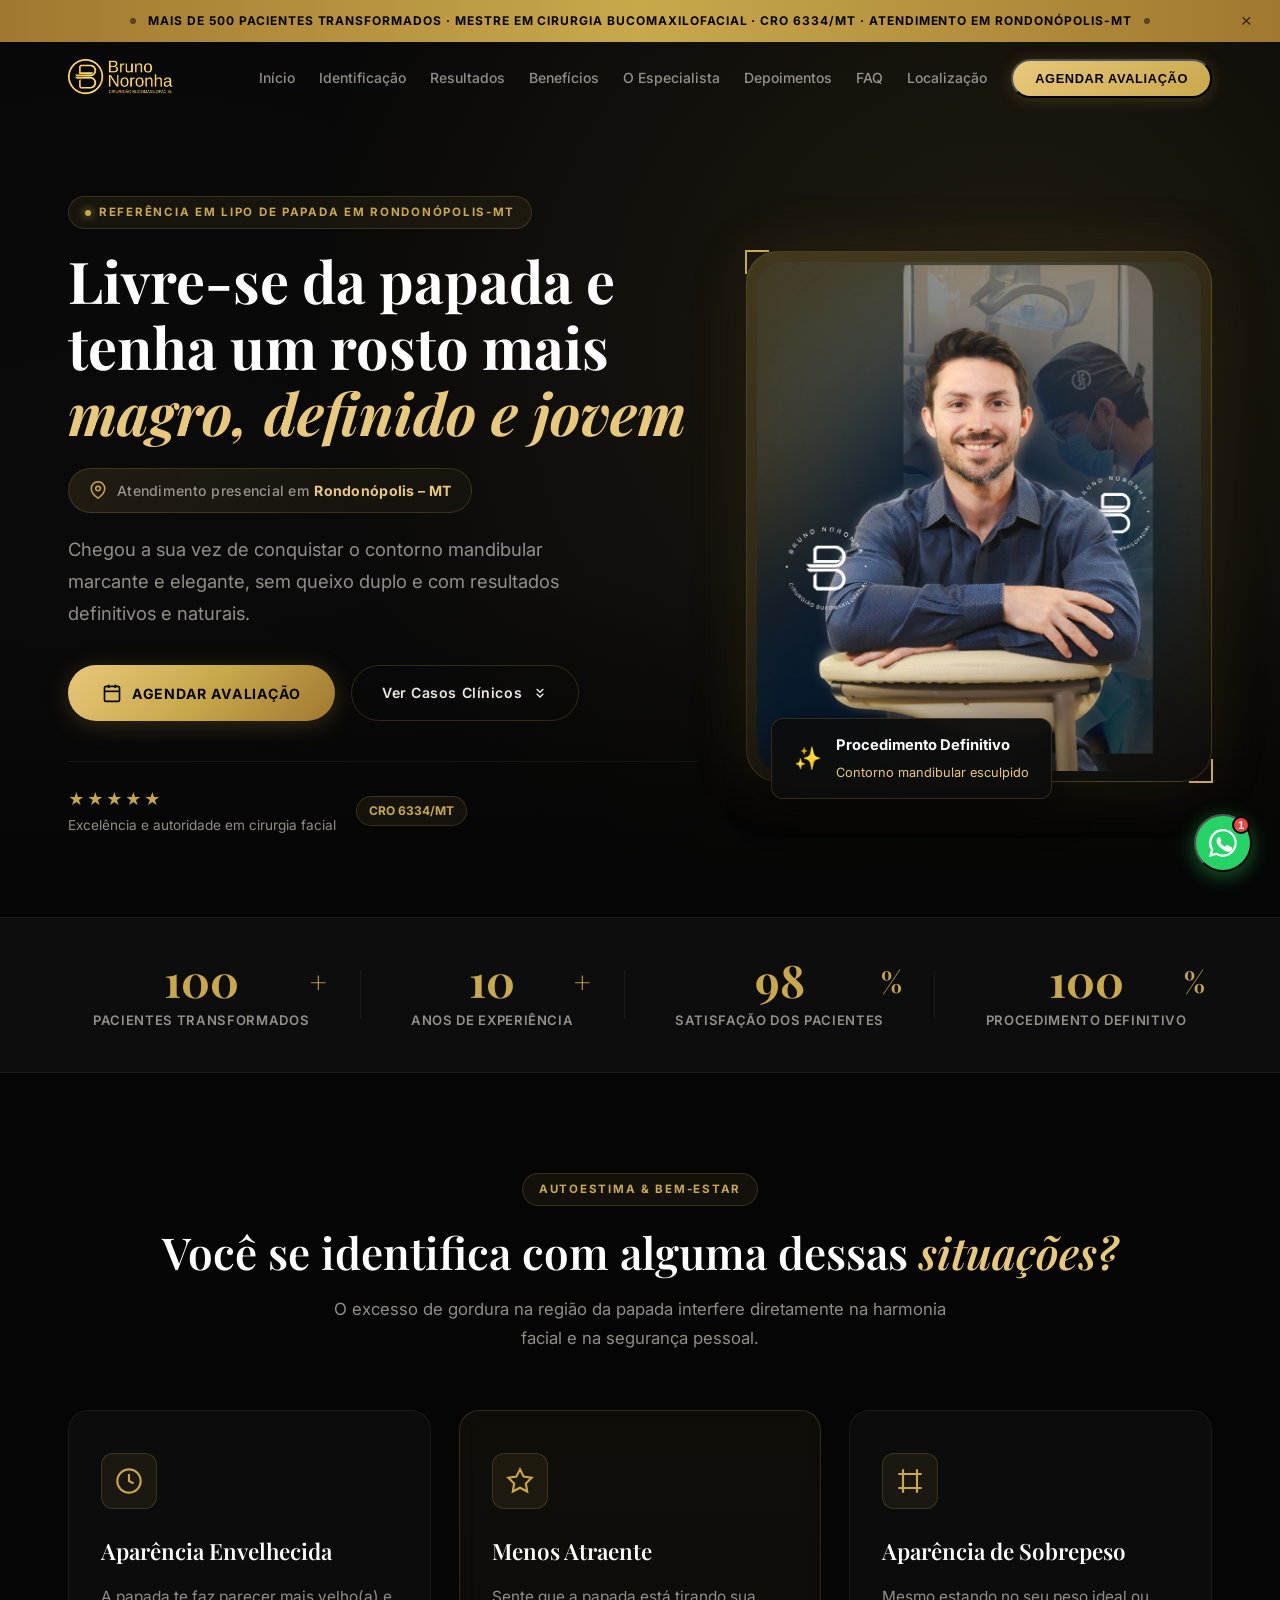
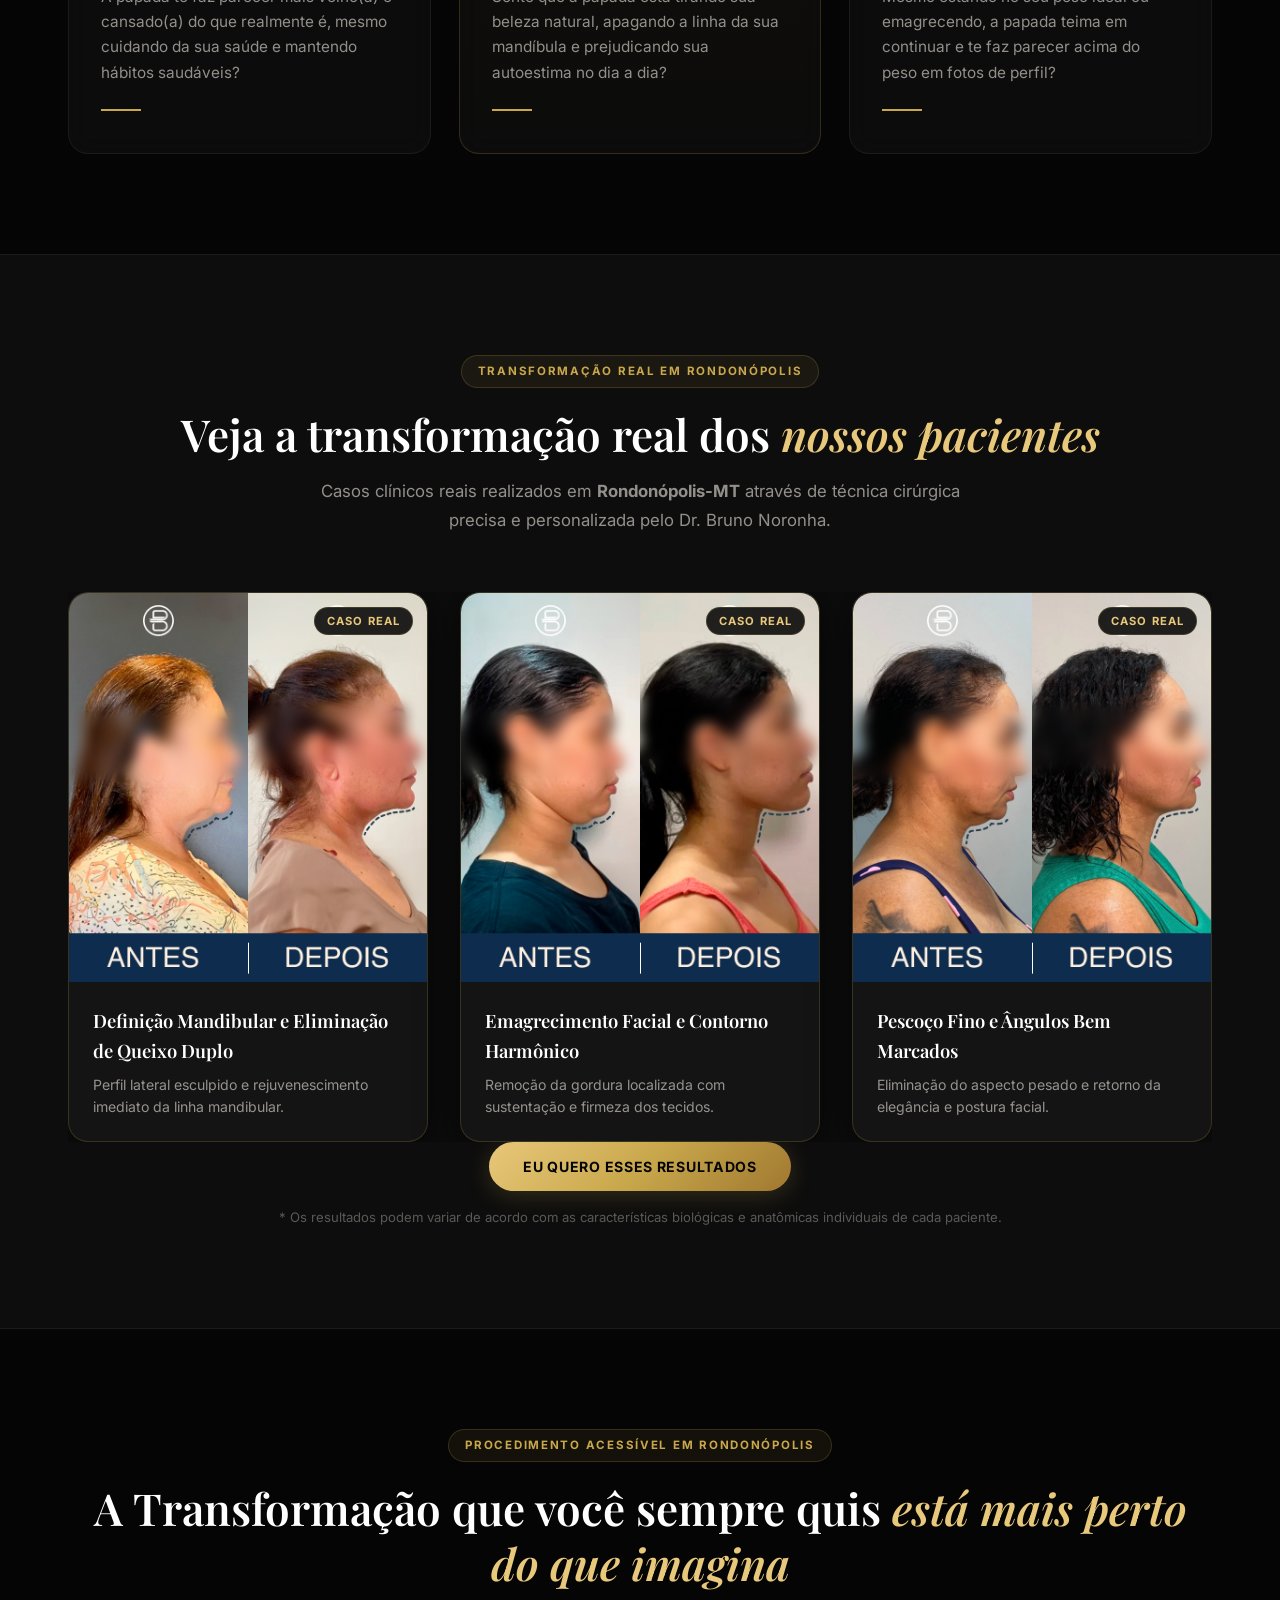
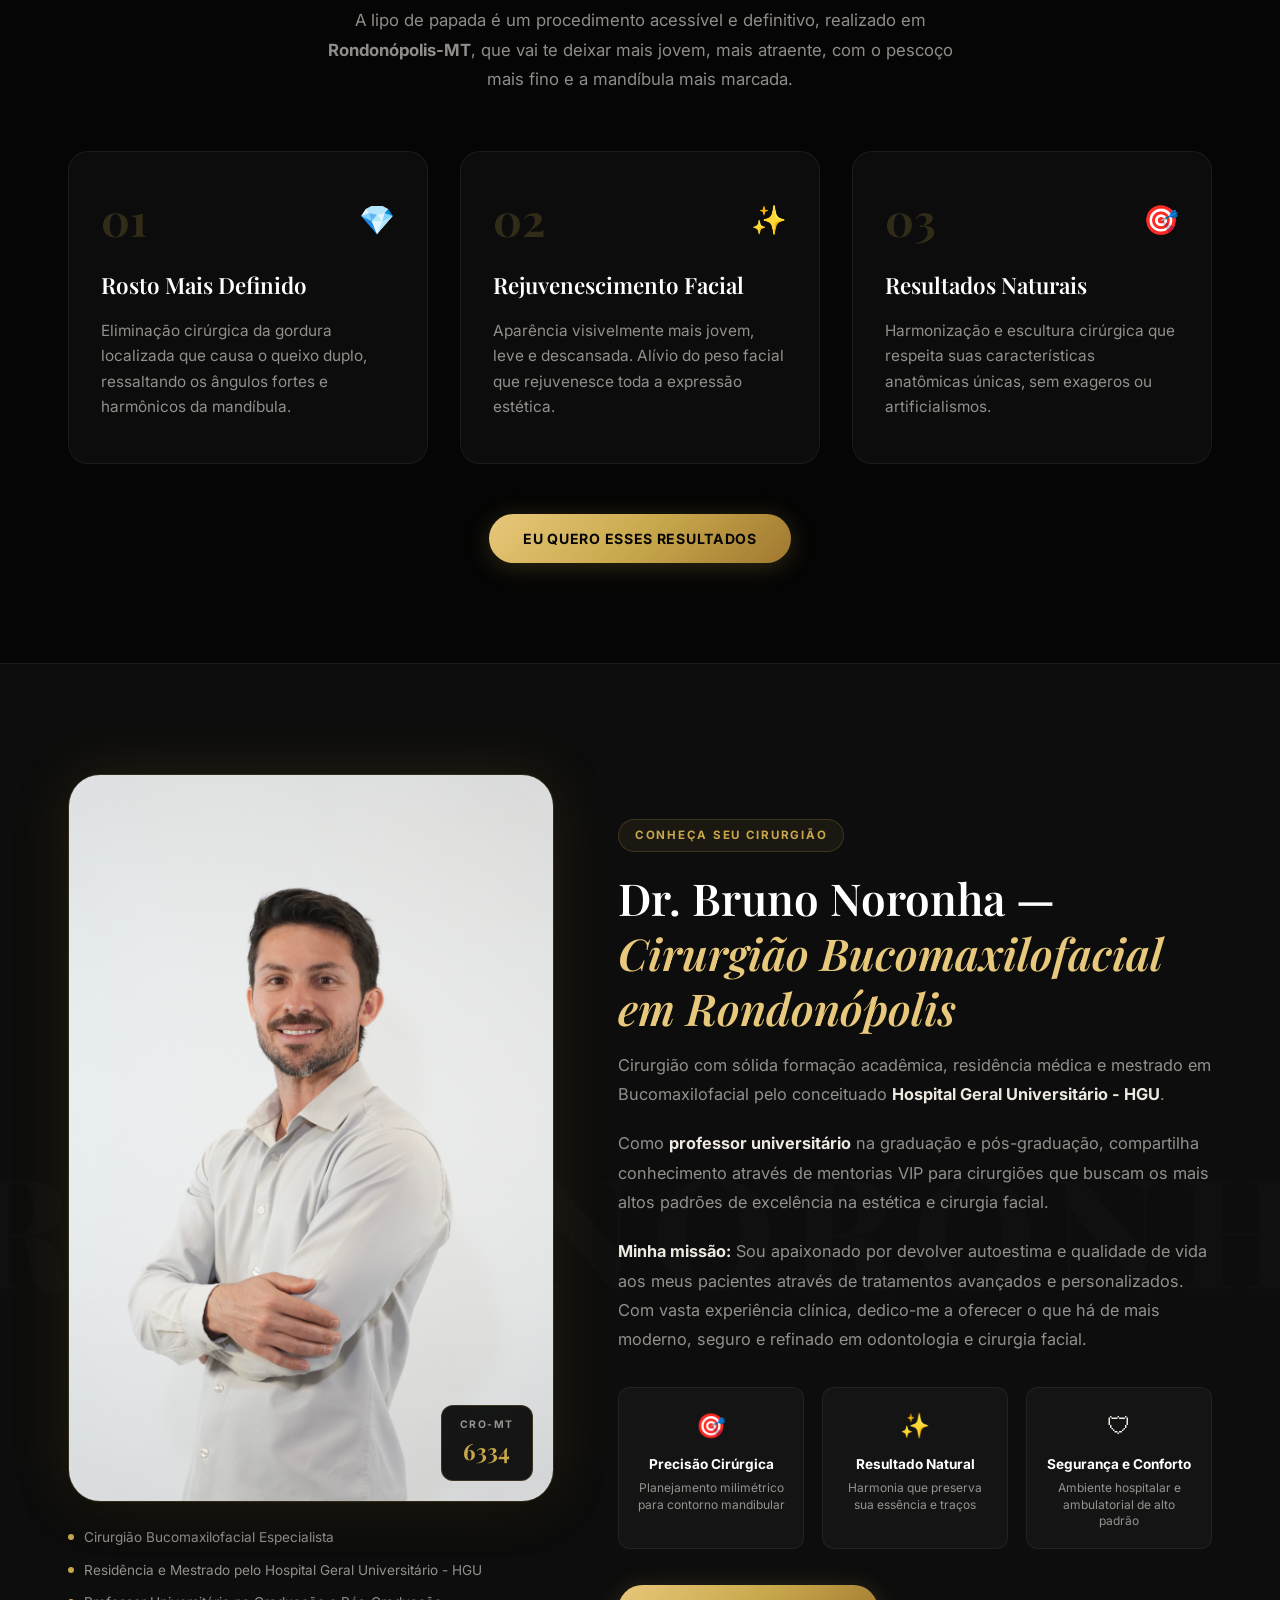
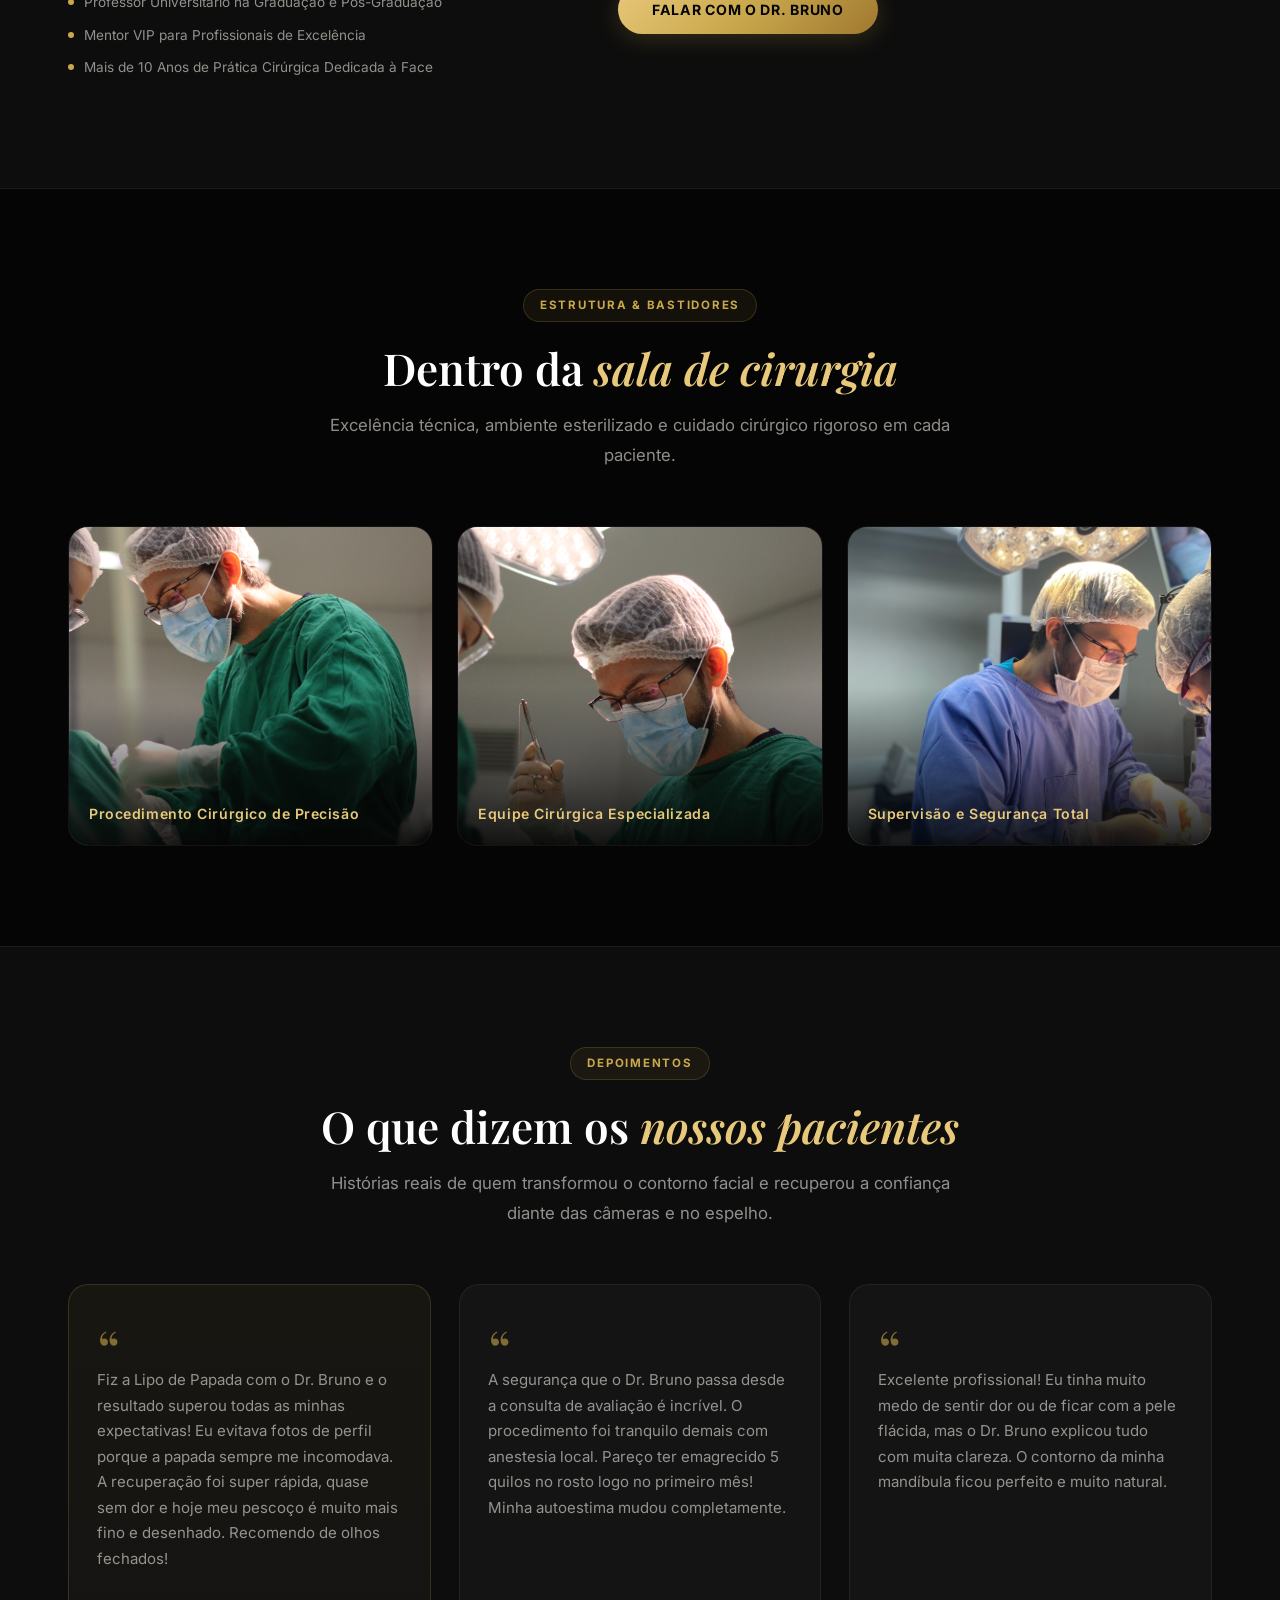
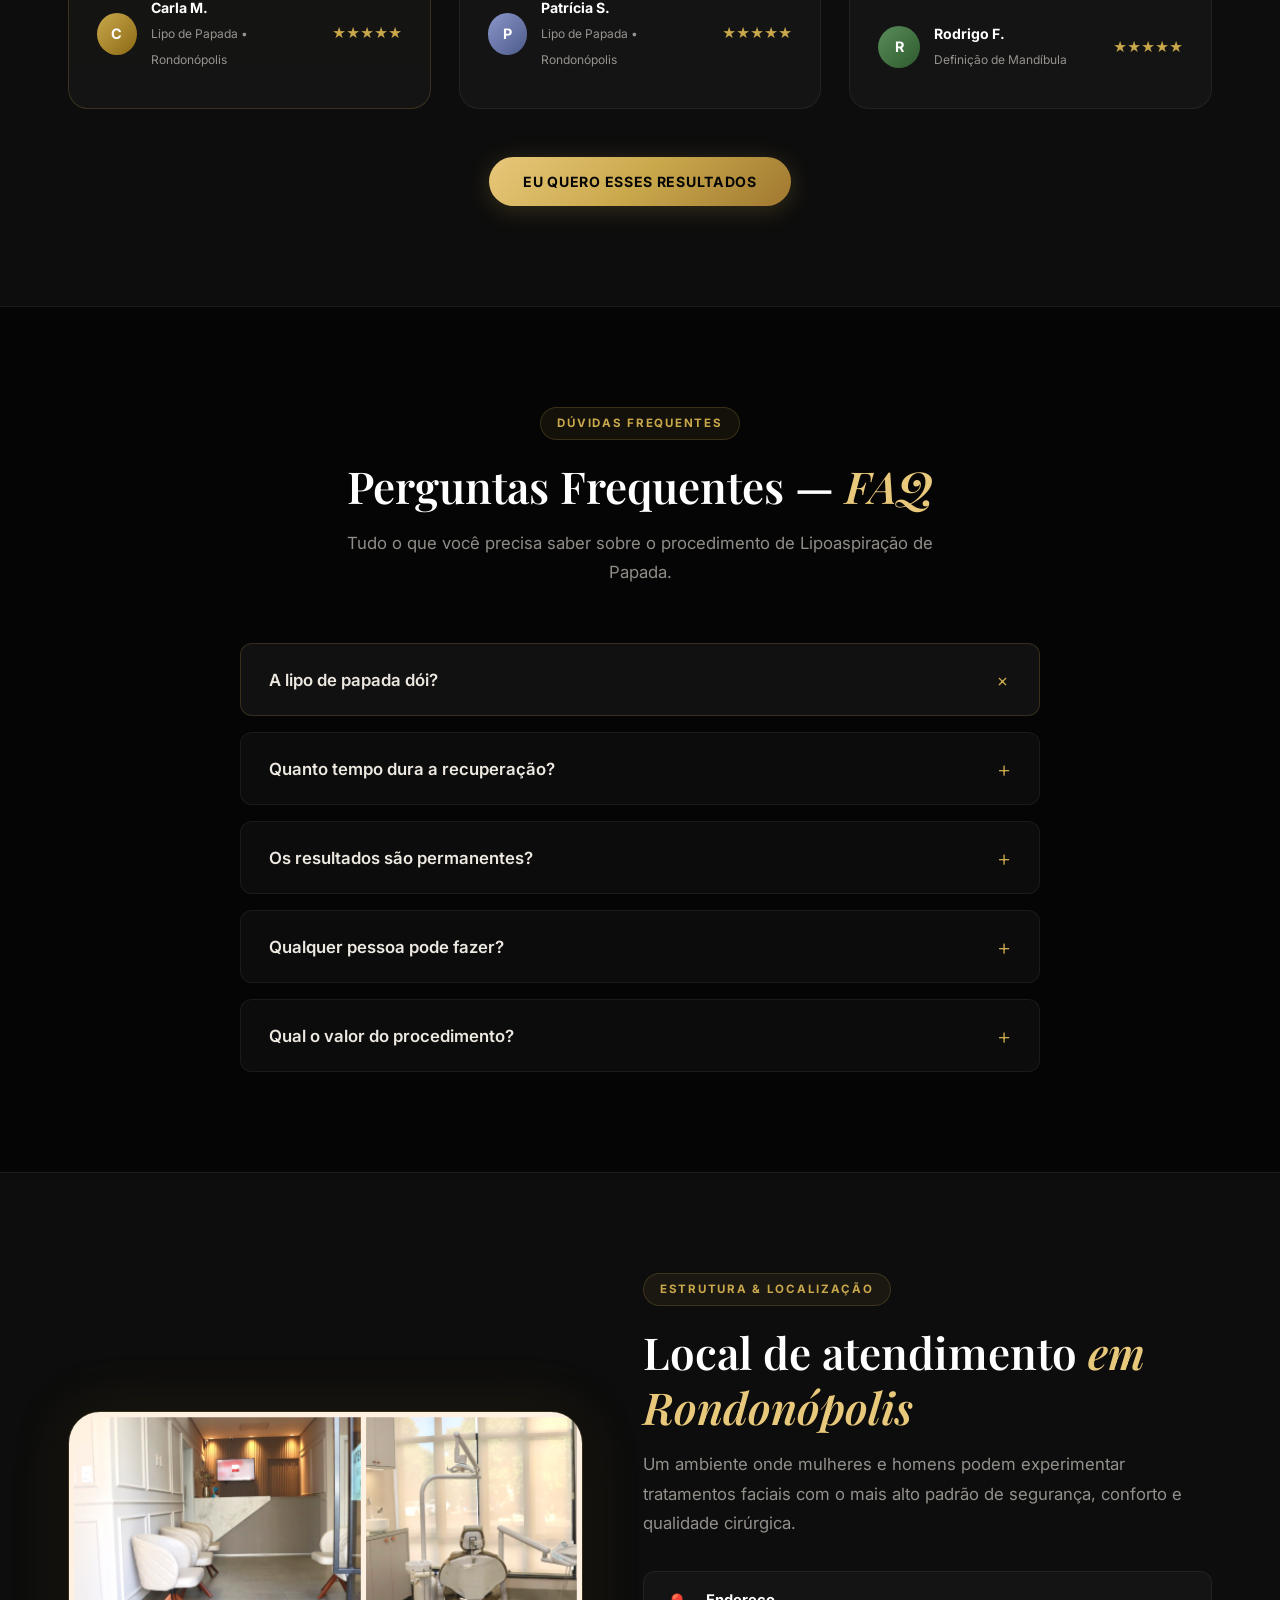
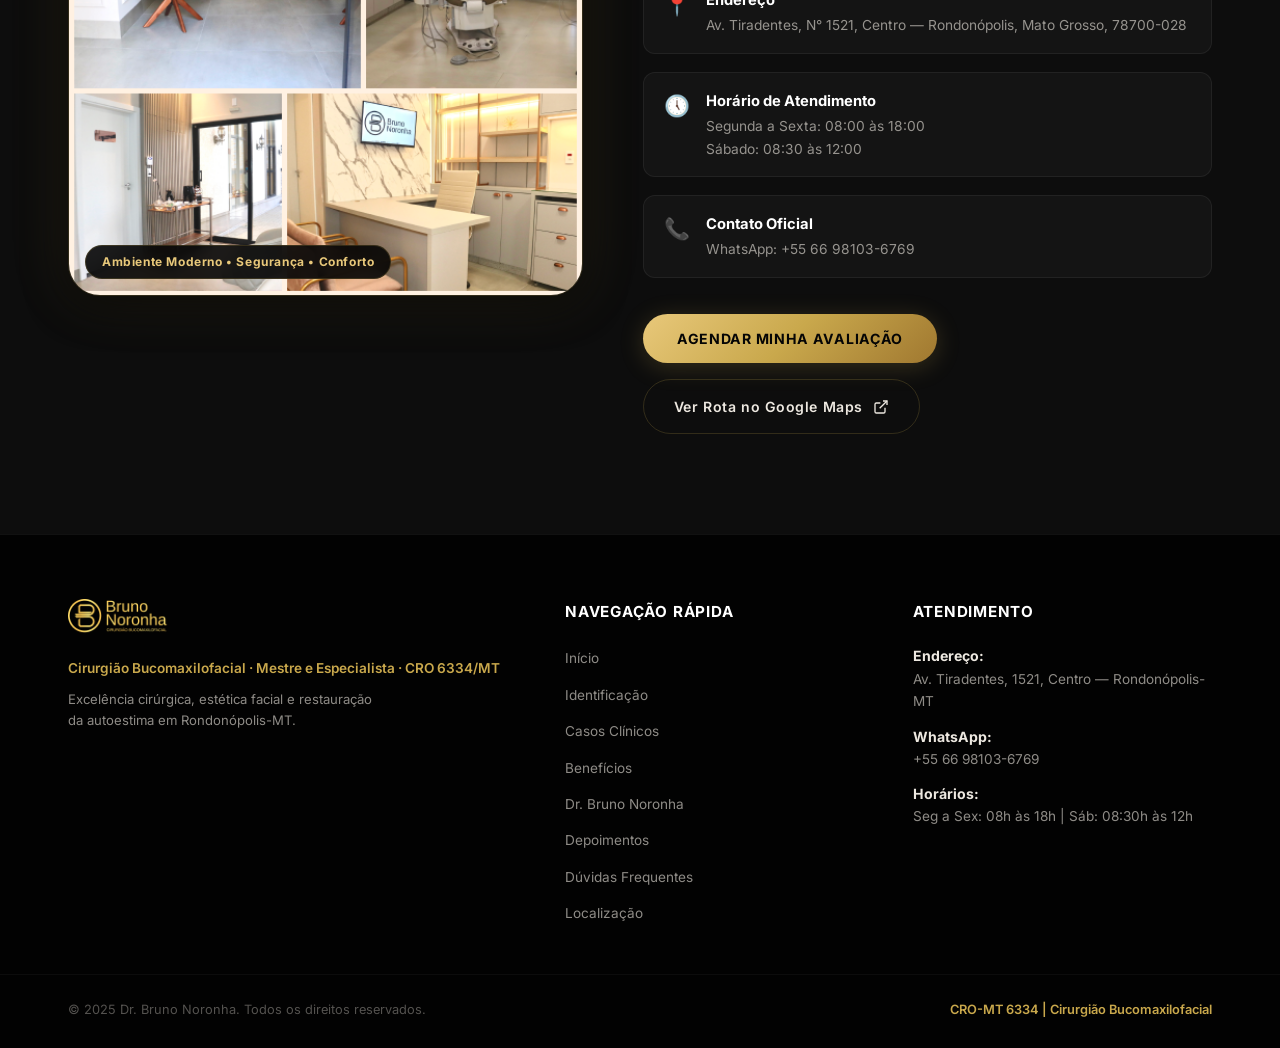
==== index.html @ 81f050c4 "feat: landing page Lipo de Papada - Dr. Bruno Noronha em Rondonópolis-MT - Landing page completa com" ====
<!DOCTYPE html>
<html lang="pt-BR">
<head>
  <meta charset="UTF-8">
  <meta name="viewport" content="width=device-width, initial-scale=1.0">
  <title>Lipo de Papada em Rondonópolis | Dr. Bruno Noronha - Cirurgião Bucomaxilofacial</title>
  <meta name="description" content="Livre-se da papada e tenha um rosto mais magro, definido e jovem. Mais de 100 pacientes transformados com o Dr. Bruno Noronha em Rondonópolis - MT.">
  
  <!-- Open Graph -->
  <meta property="og:type" content="website">
  <meta property="og:title" content="Lipo de Papada em Rondonópolis | Dr. Bruno Noronha">
  <meta property="og:description" content="Livre-se da papada e conquiste o contorno mandibular dos sonhos com Dr. Bruno Noronha.">
  <meta property="og:image" content="images/primeiradobraof.png">

  <!-- Google Fonts -->
  <link rel="preconnect" href="https://fonts.googleapis.com">
  <link rel="preconnect" href="https://fonts.gstatic.com" crossorigin>
  <link href="https://fonts.googleapis.com/css2?family=Playfair+Display:ital,wght@0,400;0,500;0,600;0,700;1,400;1,500&family=Inter:wght@300;400;500;600;700;800&display=swap" rel="stylesheet">
  
  <link rel="stylesheet" href="style.css">
</head>
<body>

  <!-- Top Announcement Bar -->
  <div id="announce-bar" class="announce-bar">
    <div class="announce-inner">
      <span class="announce-dot"></span>
      <span>Mais de 500 pacientes transformados &middot; Mestre em Cirurgia Bucomaxilofacial &middot; CRO 6334/MT &middot; Atendimento em Rondonópolis-MT</span>
      <span class="announce-dot"></span>
    </div>
    <button id="announce-close" class="announce-close" aria-label="Fechar">&times;</button>
  </div>

  <!-- Header Navigation -->
  <header id="header" class="header">
    <div class="header-inner">
      <a href="#inicio" class="logo">
        <img src="images/logobruno.png" alt="Dr. Bruno Noronha" class="logo-img">
      </a>
      <nav id="nav-links" class="nav-links" role="navigation" aria-label="Menu principal">
        <a href="#inicio" class="nav-link">Início</a>
        <a href="#situacoes" class="nav-link">Identificação</a>
        <a href="#resultados" class="nav-link">Resultados</a>
        <a href="#beneficios" class="nav-link">Benefícios</a>
        <a href="#sobre" class="nav-link">O Especialista</a>
        <a href="#depoimentos" class="nav-link">Depoimentos</a>
        <a href="#faq" class="nav-link">FAQ</a>
        <a href="#localizacao" class="nav-link">Localização</a>
        <button type="button" class="nav-cta open-lead-modal" id="nav-modal-btn">
          Agendar Avaliação
        </button>
      </nav>
      <button id="hamburger" class="hamburger" aria-label="Abrir menu" aria-expanded="false">
        <span></span><span></span><span></span>
      </button>
    </div>
  </header>

  <!-- HERO SECTION -->
  <section id="inicio" class="hero-section">
    <div class="hero-bg-overlay"></div>
    <div class="container hero-container">
      <div class="hero-content">
        <div class="section-eyebrow">
          <span class="eyebrow-dot"></span>
          <span>Referência em Lipo de Papada em Rondonópolis-MT</span>
        </div>
        
        <h1 class="hero-title">
          Livre-se da papada e tenha um rosto mais <em>magro, definido e jovem</em>
        </h1>
        <div class="hero-location-badge">
          <svg viewBox="0 0 24 24" width="18" height="18" fill="none" stroke="currentColor" stroke-width="2"><path d="M21 10c0 7-9 13-9 13s-9-6-9-13a9 9 0 0 1 18 0z"></path><circle cx="12" cy="10" r="3"></circle></svg>
          <span>Atendimento presencial em <strong>Rondonópolis – MT</strong></span>
        </div>
        
        <p class="hero-text">
          Chegou a sua vez de conquistar o contorno mandibular marcante e elegante, sem queixo duplo e com resultados definitivos e naturais.
        </p>

        <div class="hero-actions">
          <button type="button" class="btn-primary open-lead-modal" id="cta-hero">
            <svg viewBox="0 0 24 24" width="20" height="20" fill="none" stroke="currentColor" stroke-width="2"><path d="M19 4H5a2 2 0 0 0-2 2v14a2 2 0 0 0 2 2h14a2 2 0 0 0 2-2V6a2 2 0 0 0-2-2z"></path><line x1="16" y1="2" x2="16" y2="6"></line><line x1="8" y1="2" x2="8" y2="6"></line><line x1="3" y1="10" x2="21" y2="10"></line></svg>
            <span>AGENDAR AVALIAÇÃO</span>
          </button>
          <a href="#resultados" class="btn-ghost">
            <span>Ver Casos Clínicos</span>
            <svg viewBox="0 0 24 24" width="16" height="16" fill="none" stroke="currentColor" stroke-width="2"><path d="M7 13l5 5 5-5M7 6l5 5 5-5"/></svg>
          </a>
        </div>

        <div class="hero-proof-strip">
          <div class="hero-rating">
            <span class="stars">&#9733;&#9733;&#9733;&#9733;&#9733;</span>
            <span class="rating-text">Excelência e autoridade em cirurgia facial</span>
          </div>
          <div class="hero-cro-tag">CRO 6334/MT</div>
        </div>
      </div>

      <div class="hero-media">
        <div class="hero-image-wrapper">
          <div class="hero-corner tl"></div>
          <div class="hero-corner br"></div>
          <img src="images/primeiradobraof.png" alt="Lipo de Papada - Dr. Bruno Noronha" class="hero-img">
          <div class="hero-float-badge">
            <div class="badge-icon">&#10024;</div>
            <div class="badge-text">
              <strong>Procedimento Definitivo</strong>
              <span>Contorno mandibular esculpido</span>
            </div>
          </div>
        </div>
      </div>
    </div>
  </section>

  <!-- TRUST BAR / NÚMEROS -->
  <section class="trust-bar">
    <div class="container">
      <div class="trust-items">
        <div class="trust-item">
          <div class="trust-number" data-target="100">0</div>
          <div class="trust-suffix">+</div>
          <div class="trust-label">Pacientes Transformados</div>
        </div>
        <div class="trust-divider"></div>
        <div class="trust-item">
          <div class="trust-number" data-target="10">0</div>
          <div class="trust-suffix">+</div>
          <div class="trust-label">Anos de Experiência</div>
        </div>
        <div class="trust-divider"></div>
        <div class="trust-item">
          <div class="trust-number" data-target="98">0</div>
          <div class="trust-suffix">%</div>
          <div class="trust-label">Satisfação dos Pacientes</div>
        </div>
        <div class="trust-divider"></div>
        <div class="trust-item">
          <div class="trust-number" data-target="100">0</div>
          <div class="trust-suffix">%</div>
          <div class="trust-label">Procedimento Definitivo</div>
        </div>
      </div>
    </div>
  </section>

  <!-- SITUAÇÕES / IDENTIFICAÇÃO -->
  <section id="situacoes" class="situations-section">
    <div class="container">
      <div class="section-header">
        <div class="section-eyebrow">Autoestima & Bem-Estar</div>
        <h2 class="section-title">Você se identifica com alguma dessas <em>situações?</em></h2>
        <p class="section-sub">O excesso de gordura na região da papada interfere diretamente na harmonia facial e na segurança pessoal.</p>
      </div>

      <div class="situations-grid">
        <!-- Card 1 -->
        <div class="situation-card fade-in">
          <div class="situation-icon-wrap">
            <svg viewBox="0 0 24 24" width="28" height="28" fill="none" stroke="currentColor" stroke-width="1.8"><circle cx="12" cy="12" r="10"></circle><polyline points="12 6 12 12 16 14"></polyline></svg>
          </div>
          <h3 class="situation-title">Aparência Envelhecida</h3>
          <p class="situation-desc">
            A papada te faz parecer mais velho(a) e cansado(a) do que realmente é, mesmo cuidando da sua saúde e mantendo hábitos saudáveis?
          </p>
          <div class="card-gold-line"></div>
        </div>

        <!-- Card 2 (Featured) -->
        <div class="situation-card situation-featured fade-in">
          <div class="situation-icon-wrap">
            <svg viewBox="0 0 24 24" width="28" height="28" fill="none" stroke="currentColor" stroke-width="1.8"><polygon points="12 2 15.09 8.26 22 9.27 17 14.14 18.18 21.02 12 17.77 5.82 21.02 7 14.14 2 9.27 8.91 8.26 12 2"></polygon></svg>
          </div>
          <h3 class="situation-title">Menos Atraente</h3>
          <p class="situation-desc">
            Sente que a papada está tirando sua beleza natural, apagando a linha da sua mandíbula e prejudicando sua autoestima no dia a dia?
          </p>
          <div class="card-gold-line"></div>
        </div>

        <!-- Card 3 -->
        <div class="situation-card fade-in">
          <div class="situation-icon-wrap">
            <svg viewBox="0 0 24 24" width="28" height="28" fill="none" stroke="currentColor" stroke-width="1.8"><path d="M6 2v20M18 2v20M2 18h20M2 6h20"></path></svg>
          </div>
          <h3 class="situation-title">Aparência de Sobrepeso</h3>
          <p class="situation-desc">
            Mesmo estando no seu peso ideal ou emagrecendo, a papada teima em continuar e te faz parecer acima do peso em fotos de perfil?
          </p>
          <div class="card-gold-line"></div>
        </div>
      </div>
    </div>
  </section>

  <!-- RESULTADOS / ANTES E DEPOIS -->
  <section id="resultados" class="results-gallery-section">
  <div class="container">
    <div class="section-header">
      <div class="section-eyebrow">Transformação Real em Rondonópolis</div>
      <h2 class="section-title">Veja a transformação real dos <em>nossos pacientes</em></h2>
      <p class="section-sub">Casos clínicos reais realizados em <strong>Rondonópolis-MT</strong> através de técnica cirúrgica precisa e personalizada pelo Dr. Bruno Noronha.</p>
    </div>

    <!-- Mobile Carousel for Cases -->
    <div class="case-carousel-wrapper">
      <button class="carousel-prev" aria-label="Anterior">&#9664;</button>
      <div class="case-carousel">
        <div class="carousel-slide">
          <div class="case-card fade-in">
            <div class="case-image-wrap">
              <img src="images/Group 4.png" alt="Transformação Caso Clínico 1 - Antes e Depois Lipo de Papada Dr. Bruno Noronha" loading="lazy">
              <span class="case-tag">Caso Real</span>
            </div>
            <div class="case-info">
              <h4 class="case-heading">Definição Mandibular e Eliminação de Queixo Duplo</h4>
              <p class="case-subtext">Perfil lateral esculpido e rejuvenescimento imediato da linha mandibular.</p>
            </div>
          </div>
        </div>
        <div class="carousel-slide">
          <div class="case-card fade-in">
            <div class="case-image-wrap">
              <img src="images/Group 47.png" alt="Transformação Caso Clínico 2 - Antes e Depois Lipo de Papada Dr. Bruno Noronha" loading="lazy">
              <span class="case-tag">Caso Real</span>
            </div>
            <div class="case-info">
              <h4 class="case-heading">Emagrecimento Facial e Contorno Harmônico</h4>
              <p class="case-subtext">Remoção da gordura localizada com sustentação e firmeza dos tecidos.</p>
            </div>
          </div>
        </div>
        <div class="carousel-slide">
          <div class="case-card fade-in">
            <div class="case-image-wrap">
              <img src="images/Group 6.png" alt="Transformação Caso Clínico 3 - Antes e Depois Lipo de Papada Dr. Bruno Noronha" loading="lazy">
              <span class="case-tag">Caso Real</span>
            </div>
            <div class="case-info">
              <h4 class="case-heading">Pescoço Fino e Ângulos Bem Marcados</h4>
              <p class="case-subtext">Eliminação do aspecto pesado e retorno da elegância e postura facial.</p>
            </div>
          </div>
        </div>
      </div>
      <button class="carousel-next" aria-label="Próximo">&#9654;</button>
      <div class="carousel-dots">
        <button class="carousel-dot active" data-slide="0" aria-label="Slide 1"></button>
        <button class="carousel-dot" data-slide="1" aria-label="Slide 2"></button>
        <button class="carousel-dot" data-slide="2" aria-label="Slide 3"></button>
      </div>
    </div>

    <div class="results-cta-wrapper text-center">
      <button type="button" class="btn-primary open-lead-modal" id="cta-results">
        <span>EU QUERO ESSES RESULTADOS</span>
      </button>
      <p class="results-disclaimer">* Os resultados podem variar de acordo com as características biológicas e anatômicas individuais de cada paciente.</p>
    </div>
  </div>
</section>

  <!-- BENEFÍCIOS / PILARES DA TRANSFORMAÇÃO -->
  <section id="beneficios" class="benefits-section">
    <div class="container">
      <div class="section-header">
        <div class="section-eyebrow">Procedimento Acessível em Rondonópolis</div>
        <h2 class="section-title">A Transformação que você sempre quis <em>está mais perto do que imagina</em></h2>
        <p class="section-sub">A lipo de papada é um procedimento acessível e definitivo, realizado em <strong>Rondonópolis-MT</strong>, que vai te deixar mais jovem, mais atraente, com o pescoço mais fino e a mandíbula mais marcada.</p>
      </div>

      <div class="benefits-grid">
        <!-- Pillar 1 -->
        <div class="benefit-card fade-in">
          <div class="benefit-header">
            <span class="benefit-number">01</span>
            <div class="benefit-icon">&#128142;</div>
          </div>
          <h3 class="benefit-title">Rosto Mais Definido</h3>
          <p class="benefit-desc">
            Eliminação cirúrgica da gordura localizada que causa o queixo duplo, ressaltando os ângulos fortes e harmônicos da mandíbula.
          </p>
        </div>

        <!-- Pillar 2 -->
        <div class="benefit-card fade-in">
          <div class="benefit-header">
            <span class="benefit-number">02</span>
            <div class="benefit-icon">&#10024;</div>
          </div>
          <h3 class="benefit-title">Rejuvenescimento Facial</h3>
          <p class="benefit-desc">
            Aparência visivelmente mais jovem, leve e descansada. Alívio do peso facial que rejuvenesce toda a expressão estética.
          </p>
        </div>

        <!-- Pillar 3 -->
        <div class="benefit-card fade-in">
          <div class="benefit-header">
            <span class="benefit-number">03</span>
            <div class="benefit-icon">&#127919;</div>
          </div>
          <h3 class="benefit-title">Resultados Naturais</h3>
          <p class="benefit-desc">
            Harmonização e escultura cirúrgica que respeita suas características anatômicas únicas, sem exageros ou artificialismos.
          </p>
        </div>
      </div>

      <div class="text-center" style="margin-top: 50px;">
        <button type="button" class="btn-primary open-lead-modal" id="cta-benefits">
          <span>EU QUERO ESSES RESULTADOS</span>
        </button>
      </div>
    </div>
  </section>

  <!-- O ESPECIALISTA / DR. BRUNO NORONHA -->
  <section id="sobre" class="about-section">
    <div class="about-bg-text">BRUNO NORONHA</div>
    <div class="container">
      <div class="about-grid">
        <div class="about-photo-col">
          <div class="about-photo-wrap">
            <div class="about-corner tl"></div>
            <div class="about-corner br"></div>
            <img src="images/dr-bruno-profile.jpg" alt="Dr. Bruno Noronha - Cirurgião Bucomaxilofacial" class="about-photo">
            <div class="about-photo-badge">
              <span class="badge-year">CRO-MT</span>
              <span class="badge-num">6334</span>
            </div>
          </div>
          <div class="credentials-list">
            <div class="credential-item"><span class="cred-dot"></span><span class="cred-text">Cirurgião Bucomaxilofacial Especialista</span></div>
            <div class="credential-item"><span class="cred-dot"></span><span class="cred-text">Residência e Mestrado pelo Hospital Geral Universitário - HGU</span></div>
            <div class="credential-item"><span class="cred-dot"></span><span class="cred-text">Professor Universitário na Graduação e Pós-Graduação</span></div>
            <div class="credential-item"><span class="cred-dot"></span><span class="cred-text">Mentor VIP para Profissionais de Excelência</span></div>
            <div class="credential-item"><span class="cred-dot"></span><span class="cred-text">Mais de 10 Anos de Prática Cirúrgica Dedicada à Face</span></div>
          </div>
        </div>

        <div class="about-content-col">
          <div class="section-eyebrow">Conheça Seu Cirurgião</div>
          <h2 class="section-title">Dr. Bruno Noronha &mdash; <em>Cirurgião Bucomaxilofacial em Rondonópolis</em></h2>
          <p class="about-bio">Cirurgião com sólida formação acadêmica, residência médica e mestrado em Bucomaxilofacial pelo conceituado <strong>Hospital Geral Universitário - HGU</strong>.</p>
          <p class="about-bio">Como <strong>professor universitário</strong> na graduação e pós-graduação, compartilha conhecimento através de mentorias VIP para cirurgiões que buscam os mais altos padrões de excelência na estética e cirurgia facial.</p>
          <p class="about-bio"><strong>Minha missão:</strong> Sou apaixonado por devolver autoestima e qualidade de vida aos meus pacientes através de tratamentos avançados e personalizados. Com vasta experiência clínica, dedico-me a oferecer o que há de mais moderno, seguro e refinado em odontologia e cirurgia facial.</p>

          <div class="about-values">
            <div class="value-item">
              <div class="value-icon">&#127919;</div>
              <div class="value-content"><strong>Precisão Cirúrgica</strong><span>Planejamento milimétrico para contorno mandibular</span></div>
            </div>
            <div class="value-item">
              <div class="value-icon">&#10024;</div>
              <div class="value-content"><strong>Resultado Natural</strong><span>Harmonia que preserva sua essência e traços</span></div>
            </div>
            <div class="value-item">
              <div class="value-icon">&#128737;</div>
              <div class="value-content"><strong>Segurança e Conforto</strong><span>Ambiente hospitalar e ambulatorial de alto padrão</span></div>
            </div>
          </div>

          <div style="margin-top: 36px;">
            <button type="button" class="btn-primary open-lead-modal" id="about-cta">
              <span>FALAR COM O DR. BRUNO</span>
            </button>
          </div>
        </div>
      </div>
    </div>
  </section>

  <!-- BASTIDORES / SALA DE CIRURGIA -->
  <section class="gallery-section">
    <div class="container">
      <div class="section-header">
        <div class="section-eyebrow">Estrutura & Bastidores</div>
        <h2 class="section-title">Dentro da <em>sala de cirurgia</em></h2>
        <p class="section-sub">Excelência técnica, ambiente esterilizado e cuidado cirúrgico rigoroso em cada paciente.</p>
      </div>
      <div class="gallery-bento">
        <div class="bento-item">
          <img src="images/IMG_2606.JPG" alt="Dr. Bruno Noronha realizando procedimento cirúrgico facial" loading="lazy">
          <div class="bento-overlay"><span>Procedimento Cirúrgico de Precisão</span></div>
        </div>
        <div class="bento-item">
          <img src="images/IMG_2608.JPG" alt="Equipe cirúrgica Dr. Bruno Noronha" loading="lazy">
          <div class="bento-overlay"><span>Equipe Cirúrgica Especializada</span></div>
        </div>
        <div class="bento-item">
          <img src="images/IMG_2609.JPG" alt="Supervisão e monitoramento cirúrgico" loading="lazy">
          <div class="bento-overlay"><span>Supervisão e Segurança Total</span></div>
        </div>
      </div>
    </div>
  </section>

  <!-- DEPOIMENTOS / HISTÓRIAS REAIS -->
  <section id="depoimentos" class="testimonials-section">
    <div class="container">
      <div class="section-header">
        <div class="section-eyebrow">Depoimentos</div>
        <h2 class="section-title">O que dizem os <em>nossos pacientes</em></h2>
        <p class="section-sub">Histórias reais de quem transformou o contorno facial e recuperou a confiança diante das câmeras e no espelho.</p>
      </div>

      <div class="testimonials-grid">
        <!-- Testimonial 1 -->
        <div class="testimonial-card testimonial-featured fade-in">
          <div class="testimonial-quote">&ldquo;</div>
          <p class="testimonial-text">
            Fiz a Lipo de Papada com o Dr. Bruno e o resultado superou todas as minhas expectativas! Eu evitava fotos de perfil porque a papada sempre me incomodava. A recuperação foi super rápida, quase sem dor e hoje meu pescoço é muito mais fino e desenhado. Recomendo de olhos fechados!
          </p>
          <div class="testimonial-author">
            <div class="testimonial-avatar" style="background: linear-gradient(135deg, #C9A84C, #8B6914);">C</div>
            <div class="testimonial-info">
              <strong>Carla M.</strong>
              <span>Lipo de Papada &bull; Rondonópolis</span>
            </div>
            <div class="testimonial-stars">&#9733;&#9733;&#9733;&#9733;&#9733;</div>
          </div>
        </div>

        <!-- Testimonial 2 -->
        <div class="testimonial-card fade-in">
          <div class="testimonial-quote">&ldquo;</div>
          <p class="testimonial-text">
            A segurança que o Dr. Bruno passa desde a consulta de avaliação é incrível. O procedimento foi tranquilo demais com anestesia local. Pareço ter emagrecido 5 quilos no rosto logo no primeiro mês! Minha autoestima mudou completamente.
          </p>
          <div class="testimonial-author">
            <div class="testimonial-avatar" style="background: linear-gradient(135deg, #8B95C9, #4C5B8B);">P</div>
            <div class="testimonial-info">
              <strong>Patrícia S.</strong>
              <span>Lipo de Papada &bull; Rondonópolis</span>
            </div>
            <div class="testimonial-stars">&#9733;&#9733;&#9733;&#9733;&#9733;</div>
          </div>
        </div>

        <!-- Testimonial 3 -->
        <div class="testimonial-card fade-in">
          <div class="testimonial-quote">&ldquo;</div>
          <p class="testimonial-text">
            Excelente profissional! Eu tinha muito medo de sentir dor ou de ficar com a pele flácida, mas o Dr. Bruno explicou tudo com muita clareza. O contorno da minha mandíbula ficou perfeito e muito natural.
          </p>
          <div class="testimonial-author">
            <div class="testimonial-avatar" style="background: linear-gradient(135deg, #5A8C5A, #2D5A2D);">R</div>
            <div class="testimonial-info">
              <strong>Rodrigo F.</strong>
              <span>Definição de Mandíbula</span>
            </div>
            <div class="testimonial-stars">&#9733;&#9733;&#9733;&#9733;&#9733;</div>
          </div>
        </div>
      </div>

      <div class="text-center" style="margin-top: 48px;">
        <button type="button" class="btn-primary open-lead-modal" id="cta-testimonials">
          <span>EU QUERO ESSES RESULTADOS</span>
        </button>
      </div>
    </div>
  </section>

  <!-- FAQ / PERGUNTAS FREQUENTES -->
  <section id="faq" class="faq-section">
    <div class="container">
      <div class="section-header">
        <div class="section-eyebrow">Dúvidas Frequentes</div>
        <h2 class="section-title">Perguntas Frequentes &mdash; <em>FAQ</em></h2>
        <p class="section-sub">Tudo o que você precisa saber sobre o procedimento de Lipoaspiração de Papada.</p>
      </div>

      <div class="faq-list">
        <!-- Q1 -->
        <div class="faq-item">
          <button class="faq-question" aria-expanded="false">
            <span>A lipo de papada dói?</span>
            <span class="faq-icon">+</span>
          </button>
          <div class="faq-answer">
            <p>Não. O procedimento é realizado com anestesia local de alta precisão, garantindo total conforto e ausência de dor durante a sua realização. No pós-operatório, qualquer eventual incômodo leve é 100% controlado com analgésicos comuns receitados pelo Dr. Bruno.</p>
          </div>
        </div>

        <!-- Q2 -->
        <div class="faq-item">
          <button class="faq-question" aria-expanded="false">
            <span>Quanto tempo dura a recuperação?</span>
            <span class="faq-icon">+</span>
          </button>
          <div class="faq-answer">
            <p>A recuperação é muito rápida e tranquila. A grande maioria dos pacientes retoma suas atividades normais de trabalho em cerca de 2 a 3 dias, utilizando a faixa compressiva facial conforme o protocolo médico para acelerar a cicatrização e acomodação dos tecidos.</p>
          </div>
        </div>

        <!-- Q3 -->
        <div class="faq-item">
          <button class="faq-question" aria-expanded="false">
            <span>Os resultados são permanentes?</span>
            <span class="faq-icon">+</span>
          </button>
          <div class="faq-answer">
            <p>Sim! As células adiposas removidas da região submentoniana são eliminadas de forma definitiva e não voltam a se multiplicar. Mantendo um estilo de vida saudável e peso corporal estável, o contorno facial alcançado é definitivo.</p>
          </div>
        </div>

        <!-- Q4 -->
        <div class="faq-item">
          <button class="faq-question" aria-expanded="false">
            <span>Qualquer pessoa pode fazer?</span>
            <span class="faq-icon">+</span>
          </button>
          <div class="faq-answer">
            <p>O procedimento é indicado para mulheres e homens que apresentam acúmulo de gordura abaixo do queixo (queixo duplo) e desejam um contorno mandibular mais harmônico e jovem. Na consulta de avaliação individual, o Dr. Bruno examina sua estrutura anatômica para confirmar a indicação ideal.</p>
          </div>
        </div>

        <!-- Q5 -->
        <div class="faq-item">
          <button class="faq-question" aria-expanded="false">
            <span>Qual o valor do procedimento?</span>
            <span class="faq-icon">+</span>
          </button>
          <div class="faq-answer">
            <p>Em conformidade com o Código de Ética do Conselho Federal de Odontologia (CFO), os valores de procedimentos cirúrgicos só podem ser informados após a consulta de avaliação individualizada, onde o Dr. Bruno avalia minuciosamente o seu caso. Oferecemos opções facilitadas de pagamento que serão apresentadas na sua consulta.</p>
          </div>
        </div>
      </div>
    </div>
  </section>

  <!-- LOCALIZAÇÃO / CLÍNICA EM RONDONÓPOLIS -->
  <section id="localizacao" class="location-section">
    <div class="container">
      <div class="location-grid">
        <div class="location-media">
          <div class="clinic-photo-wrap">
            <div class="clinic-corner tl"></div>
            <div class="clinic-corner br"></div>
            <img src="images/localdetrabalho.png" alt="Local de atendimento Dr. Bruno Noronha em Rondonópolis" class="clinic-main-img">
            <div class="clinic-badge">
              <span>Ambiente Moderno &bull; Segurança &bull; Conforto</span>
            </div>
          </div>
        </div>

        <div class="location-content">
          <div class="section-eyebrow">Estrutura & Localização</div>
          <h2 class="section-title">Local de atendimento <em>em Rondonópolis</em></h2>
          <p class="location-desc">Um ambiente onde mulheres e homens podem experimentar tratamentos faciais com o mais alto padrão de segurança, conforto e qualidade cirúrgica.</p>

          <div class="location-info-list">
            <div class="loc-item">
              <div class="loc-icon">&#128205;</div>
              <div class="loc-text">
                <strong>Endereço</strong>
                <p>Av. Tiradentes, N° 1521, Centro &mdash; Rondonópolis, Mato Grosso, 78700-028</p>
              </div>
            </div>

            <div class="loc-item">
              <div class="loc-icon">&#128340;</div>
              <div class="loc-text">
                <strong>Horário de Atendimento</strong>
                <p>Segunda a Sexta: 08:00 às 18:00<br>Sábado: 08:30 às 12:00</p>
              </div>
            </div>

            <div class="loc-item">
              <div class="loc-icon">&#128222;</div>
              <div class="loc-text">
                <strong>Contato Oficial</strong>
                <p>WhatsApp: +55 66 98103-6769</p>
              </div>
            </div>
          </div>

          <div class="location-actions">
            <button type="button" class="btn-primary open-lead-modal" id="cta-location">
              <span>AGENDAR MINHA AVALIAÇÃO</span>
            </button>
            <a href="https://www.google.com/maps/search/?api=1&query=Av.+Tiradentes,+1521,+Centro,+Rondon%C3%B3polis+-+MT" target="_blank" rel="noopener noreferrer" class="btn-ghost">
              <span>Ver Rota no Google Maps</span>
              <svg viewBox="0 0 24 24" width="16" height="16" fill="none" stroke="currentColor" stroke-width="2"><path d="M18 13v6a2 2 0 0 1-2 2H5a2 2 0 0 1-2-2V8a2 2 0 0 1 2-2h6"></path><polyline points="15 3 21 3 21 9"></polyline><line x1="10" y1="14" x2="21" y2="3"></line></svg>
            </a>
          </div>
        </div>
      </div>
    </div>
  </section>

  <!-- FOOTER -->
  <footer class="footer">
    <div class="container footer-grid">
      <div class="footer-col footer-brand-col">
        <img src="images/logobruno.png" alt="Dr. Bruno Noronha" class="footer-logo">
        <p class="footer-tagline">Cirurgião Bucomaxilofacial &middot; Mestre e Especialista &middot; CRO 6334/MT</p>
        <p class="footer-desc">Excelência cirúrgica, estética facial e restauração da autoestima em Rondonópolis-MT.</p>
      </div>

      <div class="footer-col">
        <h4 class="footer-heading">Navegação Rápida</h4>
        <ul class="footer-nav">
          <li><a href="#inicio">Início</a></li>
          <li><a href="#situacoes">Identificação</a></li>
          <li><a href="#resultados">Casos Clínicos</a></li>
          <li><a href="#beneficios">Benefícios</a></li>
          <li><a href="#sobre">Dr. Bruno Noronha</a></li>
          <li><a href="#depoimentos">Depoimentos</a></li>
          <li><a href="#faq">Dúvidas Frequentes</a></li>
          <li><a href="#localizacao">Localização</a></li>
        </ul>
      </div>

      <div class="footer-col">
        <h4 class="footer-heading">Atendimento</h4>
        <div class="footer-contact-item">
          <strong>Endereço:</strong>
          <span>Av. Tiradentes, 1521, Centro &mdash; Rondonópolis-MT</span>
        </div>
        <div class="footer-contact-item">
          <strong>WhatsApp:</strong>
          <span>+55 66 98103-6769</span>
        </div>
        <div class="footer-contact-item">
          <strong>Horários:</strong>
          <span>Seg a Sex: 08h às 18h | Sáb: 08:30h às 12h</span>
        </div>
      </div>
    </div>

    <div class="footer-bottom">
      <div class="container footer-bottom-inner">
        <p>&copy; 2025 Dr. Bruno Noronha. Todos os direitos reservados.</p>
        <div class="footer-cro">CRO-MT 6334 | Cirurgião Bucomaxilofacial</div>
      </div>
    </div>
  </footer>

  <!-- MOBILE STICKY CTA BAR -->
  <div id="mobile-sticky-bar" class="mobile-sticky-bar">
    <button type="button" class="btn-primary btn-mobile open-lead-modal">
      <svg viewBox="0 0 24 24" width="18" height="18" fill="none" stroke="currentColor" stroke-width="2"><path d="M19 4H5a2 2 0 0 0-2 2v14a2 2 0 0 0 2 2h14a2 2 0 0 0 2-2V6a2 2 0 0 0-2-2z"></path><line x1="16" y1="2" x2="16" y2="6"></line><line x1="8" y1="2" x2="8" y2="6"></line><line x1="3" y1="10" x2="21" y2="10"></line></svg>
      <span>AGENDAR AVALIAÇÃO</span>
    </button>
  </div>

  <!-- FLOATING WHATSAPP BUTTON -->
  <button type="button" class="whatsapp-btn open-lead-modal" id="whatsapp-btn" aria-label="Solicitar avaliação com Dr. Bruno Noronha">
    <span class="whatsapp-badge-pulse">1</span>
    <svg viewBox="0 0 32 32" class="whatsapp-svg" fill="currentColor">
      <path d="M16 2a13.9 13.9 0 0 0-12 21L2 30l7.2-1.9A13.9 13.9 0 1 0 16 2zm0 25.5a11.5 11.5 0 0 1-5.9-1.6l-.4-.2-4.4 1.1 1.2-4.2-.3-.5A11.6 11.6 0 1 1 16 27.5zm6.4-8.6c-.3-.2-2-.9-2.3-1-.3-.2-.5-.2-.7.2-.2.3-.8 1-.9 1.2-.2.2-.4.2-.7.1a8.9 8.9 0 0 1-2.6-1.6 9.8 9.8 0 0 1-1.8-2.2c-.2-.3 0-.5.1-.7l.5-.6.3-.5a.6.6 0 0 0 0-.6l-1-2.4c-.3-.7-.6-.6-.8-.6h-.7a1.4 1.4 0 0 0-1 .5 4.3 4.3 0 0 0-1.3 3.2 7.5 7.5 0 0 0 1.6 4 17.2 17.2 0 0 0 6.6 5.8c.8.3 1.4.5 1.9.7 1 .3 1.9.3 2.6.2.8-.1 2.4-1 2.7-1.9.4-.9.4-1.7.3-1.9-.1-.2-.3-.3-.7-.5z"/>
    </svg>
    <div class="whatsapp-tooltip">Agende sua avaliação com o Dr. Bruno</div>
  </button>

  <!-- POP-UP MODAL FORM -->
  <div id="lead-modal" class="modal-backdrop" aria-hidden="true" role="dialog" aria-labelledby="modal-title">
    <div class="modal-container">
      <button type="button" class="modal-close" id="modal-close" aria-label="Fechar modal">&times;</button>
      
      <div class="modal-header">
        <div class="modal-badge">
          <span class="badge-dot"></span>
          <span>Avaliação Personalizada</span>
        </div>
        <h3 id="modal-title" class="modal-title">Agende sua Consulta com o <em>Dr. Bruno Noronha</em></h3>
        <p class="modal-subtitle">Preencha os campos abaixo para que nossa equipe entre em contato e encontre o melhor horário para você.</p>
      </div>

      <form id="lead-form" class="modal-form">
        <!-- Nome -->
        <div class="form-group">
          <label for="lead-name" class="form-label">Seu Nome Completo <span class="required">*</span></label>
          <input type="text" id="lead-name" name="name" class="form-input" placeholder="Ex: Maria Silva" required autocomplete="name">
        </div>

        <!-- WhatsApp -->
        <div class="form-group">
          <label for="lead-phone" class="form-label">WhatsApp (com DDD) <span class="required">*</span></label>
          <input type="tel" id="lead-phone" name="phone" class="form-input" placeholder="(00) 00000-0000" required autocomplete="tel" maxlength="15">
        </div>

        <!-- Idade -->
        <div class="form-group">
          <label class="form-label">Sua Faixa Etária <span class="required">*</span></label>
          <div class="radio-grid age-grid">
            <label class="radio-card">
              <input type="radio" name="age" value="18 a 24 anos" required>
              <span class="radio-pill">18 a 24 anos</span>
            </label>
            <label class="radio-card">
              <input type="radio" name="age" value="25 a 34 anos">
              <span class="radio-pill">25 a 34 anos</span>
            </label>
            <label class="radio-card">
              <input type="radio" name="age" value="35 a 44 anos">
              <span class="radio-pill">35 a 44 anos</span>
            </label>
            <label class="radio-card">
              <input type="radio" name="age" value="45 a 59 anos">
              <span class="radio-pill">45 a 59 anos</span>
            </label>
            <label class="radio-card">
              <input type="radio" name="age" value="60+ anos">
              <span class="radio-pill">60+ anos</span>
            </label>
          </div>
        </div>

        <!-- Procedimento / Principal Queixa -->
        <div class="form-group">
          <label class="form-label">Principal Queixa / Procedimento de Interesse <span class="required">*</span></label>
          <div class="radio-grid procedure-grid">
            <label class="radio-card">
              <input type="radio" name="procedure" value="Gordura em baixo do queixo (queixo duplo)" checked required>
              <span class="radio-pill">Gordura em baixo do queixo (queixo duplo)</span>
            </label>
            <label class="radio-card">
              <input type="radio" name="procedure" value="Face derretida">
              <span class="radio-pill">Face derretida</span>
            </label>
            <label class="radio-card">
              <input type="radio" name="procedure" value="Excesso de Pele">
              <span class="radio-pill">Excesso de Pele</span>
            </label>
            <label class="radio-card">
              <input type="radio" name="procedure" value="Rosto Envelhecido">
              <span class="radio-pill">Rosto Envelhecido</span>
            </label>
          </div>
        </div>

        <!-- Local da Consulta -->
        <div class="form-group">
          <label class="form-label">Preferência do Local da Consulta <span class="required">*</span></label>
          <div class="radio-grid location-grid-pills">
            <label class="radio-card">
              <input type="radio" name="consultation_location" value="Presencial em Rondonópolis" checked required>
              <span class="radio-pill">📍 Presencial em Rondonópolis</span>
            </label>
            <label class="radio-card">
              <input type="radio" name="consultation_location" value="Avaliação online">
              <span class="radio-pill">💻 Avaliação online</span>
            </label>
          </div>
        </div>

        <button type="submit" class="btn-primary btn-submit" id="btn-submit-form">
          <span class="btn-text">SOLICITAR AVALIAÇÃO</span>
          <span class="btn-loader" style="display: none;"></span>
        </button>

        <p class="form-security-note">
          <svg viewBox="0 0 24 24" width="14" height="14" fill="none" stroke="currentColor" stroke-width="2"><rect x="3" y="11" width="18" height="11" rx="2" ry="2"></rect><path d="M7 11V7a5 5 0 0 1 10 0v4"></path></svg>
          <span>Seus dados estão protegidos com total sigilo médico.</span>
        </p>
      </form>
    </div>
  </div>

  <!-- Script -->
  <script src="script.js"></script>
</body>
</html>
---- style.css ----
/* ===================================================
   DR. BRUNO NORONHA — CIRURGIÃO BUCOMAXILOFACIAL
   Lipo de Papada Landing Page — Dark Gold Premium Theme
   =================================================== */

*, *::before, *::after {
  box-sizing: border-box;
  margin: 0;
  padding: 0;
}

:root {
  --gold: #C9A84C;
  --gold-light: #E8C87A;
  --gold-dark: #A07830;
  --gold-glow: rgba(201, 168, 76, 0.22);
  --gold-subtle: rgba(201, 168, 76, 0.08);
  --black: #050505;
  --surface: #0D0D0D;
  --surface-2: #141414;
  --surface-3: #1C1C1C;
  --surface-card: rgba(255, 255, 255, 0.03);
  --border: rgba(201, 168, 76, 0.2);
  --border-subtle: rgba(255, 255, 255, 0.06);
  --text: #EDE8E0;
  --text-muted: rgba(237, 232, 224, 0.6);
  --text-dim: rgba(237, 232, 224, 0.35);
  --white: #FFFFFF;
  --radius: 12px;
  --radius-lg: 20px;
  --radius-xl: 32px;
  --transition: 0.3s cubic-bezier(0.4, 0, 0.2, 1);
  --shadow-gold: 0 0 60px rgba(201, 168, 76, 0.15);
  --shadow-card: 0 8px 40px rgba(0, 0, 0, 0.6);
  --nav-height: 72px;
  --announce-height: 42px;
  --font-display: 'Playfair Display', Georgia, serif;
  --font-body: 'Inter', -apple-system, sans-serif;
}

html {
  scroll-behavior: smooth;
  font-size: 16px;
}

body {
  font-family: var(--font-body);
  background-color: var(--black);
  color: var(--text);
  line-height: 1.65;
  overflow-x: hidden;
  -webkit-font-smoothing: antialiased;
  -moz-osx-font-smoothing: grayscale;
  padding-bottom: 70px;
}

@media (min-width: 769px) {
  body {
    padding-bottom: 0;
  }
}

/* ===================== SCROLLBAR ===================== */
::-webkit-scrollbar { width: 6px; }
::-webkit-scrollbar-track { background: var(--black); }
::-webkit-scrollbar-thumb { background: var(--gold-dark); border-radius: 3px; }

/* ===================== UTILITIES & CONTAINER ===================== */
.container {
  max-width: 1200px;
  margin: 0 auto;
  padding: 0 28px;
}

.text-center {
  text-align: center;
}

.section-eyebrow {
  display: inline-flex;
  align-items: center;
  gap: 8px;
  font-size: 0.72rem;
  font-weight: 700;
  letter-spacing: 0.15em;
  text-transform: uppercase;
  color: var(--gold);
  background: var(--gold-subtle);
  border: 1px solid var(--border);
  padding: 6px 16px;
  border-radius: 100px;
  margin-bottom: 18px;
}

.eyebrow-dot {
  width: 6px;
  height: 6px;
  background: var(--gold);
  border-radius: 50%;
  box-shadow: 0 0 8px var(--gold);
}

.section-title {
  font-family: var(--font-display);
  font-size: clamp(1.85rem, 3.5vw, 2.75rem);
  font-weight: 600;
  line-height: 1.25;
  color: var(--white);
  margin-bottom: 16px;
}

.section-title em {
  font-style: italic;
  color: var(--gold-light);
}

.section-sub {
  font-size: 1.05rem;
  color: var(--text-muted);
  max-width: 650px;
  line-height: 1.75;
}

.section-header {
  text-align: center;
  margin-bottom: 56px;
}

.section-header .section-sub {
  margin: 0 auto;
}

/* ===================== BUTTONS ===================== */
.btn-primary {
  display: inline-flex;
  align-items: center;
  justify-content: center;
  gap: 10px;
  font-family: var(--font-body);
  font-size: 0.88rem;
  font-weight: 700;
  letter-spacing: 0.05em;
  text-transform: uppercase;
  padding: 16px 34px;
  border-radius: 100px;
  text-decoration: none;
  color: var(--black);
  background: linear-gradient(135deg, var(--gold-light), var(--gold), var(--gold-dark));
  border: none;
  cursor: pointer;
  transition: var(--transition);
  box-shadow: 0 4px 24px var(--gold-glow);
  white-space: nowrap;
}

.btn-primary:hover {
  transform: translateY(-3px);
  box-shadow: 0 10px 40px rgba(201, 168, 76, 0.45);
  filter: brightness(1.08);
}

.btn-primary:active {
  transform: translateY(-1px);
}

.btn-ghost {
  display: inline-flex;
  align-items: center;
  justify-content: center;
  gap: 10px;
  font-family: var(--font-body);
  font-size: 0.88rem;
  font-weight: 600;
  letter-spacing: 0.04em;
  padding: 15px 30px;
  border-radius: 100px;
  text-decoration: none;
  color: var(--text);
  background: transparent;
  border: 1px solid var(--border);
  cursor: pointer;
  transition: var(--transition);
}

.btn-ghost:hover {
  border-color: var(--gold);
  color: var(--gold-light);
  background: var(--gold-subtle);
  transform: translateY(-2px);
}

/* ===================== ANNOUNCE BAR ===================== */
.announce-bar {
  background: linear-gradient(90deg, var(--gold-dark), var(--gold), var(--gold-dark));
  height: var(--announce-height);
  display: flex;
  align-items: center;
  justify-content: center;
  position: relative;
  overflow: hidden;
  z-index: 1001;
}

.announce-inner {
  display: flex;
  align-items: center;
  gap: 12px;
  font-size: 0.75rem;
  font-weight: 700;
  letter-spacing: 0.08em;
  text-transform: uppercase;
  color: var(--black);
}

.announce-dot {
  width: 6px;
  height: 6px;
  background: var(--black);
  border-radius: 50%;
  opacity: 0.5;
}

.announce-close {
  position: absolute;
  right: 20px;
  background: none;
  border: none;
  color: var(--black);
  font-size: 1.2rem;
  cursor: pointer;
  opacity: 0.7;
  line-height: 1;
  padding: 4px 8px;
}

.announce-close:hover { opacity: 1; }

/* ===================== HEADER ===================== */
.header {
  position: fixed;
  top: var(--announce-height);
  left: 0;
  right: 0;
  z-index: 1000;
  height: var(--nav-height);
  transition: background 0.4s ease, box-shadow 0.4s ease, top 0.4s ease;
  background: transparent;
}

.header.scrolled {
  background: rgba(5, 5, 5, 0.95);
  backdrop-filter: blur(20px);
  -webkit-backdrop-filter: blur(20px);
  border-bottom: 1px solid var(--border-subtle);
  box-shadow: 0 4px 30px rgba(0, 0, 0, 0.8);
}

.header-inner {
  max-width: 1200px;
  margin: 0 auto;
  padding: 0 28px;
  height: 100%;
  display: flex;
  align-items: center;
  justify-content: space-between;
}

.logo-img {
  height: 38px;
  width: auto;
  display: block;
}

.nav-links {
  display: flex;
  align-items: center;
  gap: 24px;
}

.nav-link {
  font-size: 0.875rem;
  font-weight: 500;
  color: var(--text-muted);
  text-decoration: none;
  transition: var(--transition);
  position: relative;
}

.nav-link:hover {
  color: var(--gold-light);
}

.nav-cta {
  font-size: 0.8rem;
  font-weight: 700;
  letter-spacing: 0.05em;
  text-transform: uppercase;
  color: var(--black);
  background: linear-gradient(135deg, var(--gold-light), var(--gold));
  padding: 10px 22px;
  border-radius: 100px;
  text-decoration: none;
  transition: var(--transition);
  box-shadow: 0 2px 16px var(--gold-glow);
}

.nav-cta:hover {
  transform: translateY(-2px);
  box-shadow: 0 6px 24px rgba(201, 168, 76, 0.4);
}

.hamburger {
  display: none;
  flex-direction: column;
  gap: 5px;
  background: none;
  border: none;
  cursor: pointer;
  padding: 4px;
}

.hamburger span {
  width: 24px;
  height: 2px;
  background: var(--text);
  border-radius: 2px;
  transition: var(--transition);
}

/* ===================== HERO SECTION ===================== */
.hero-section {
  position: relative;
  min-height: 90vh;
  display: flex;
  align-items: center;
  padding: calc(var(--nav-height) + var(--announce-height) + 40px) 0 80px 0;
  background: radial-gradient(circle at 80% 30%, rgba(201, 168, 76, 0.12) 0%, transparent 60%),
              radial-gradient(circle at 10% 80%, rgba(13, 13, 13, 0.8) 0%, var(--black) 100%);
  overflow: hidden;
}

.hero-bg-overlay {
  position: absolute;
  inset: 0;
  background: linear-gradient(180deg, transparent 60%, var(--black) 100%);
  pointer-events: none;
}

.hero-container {
  display: grid;
  grid-template-columns: 1.15fr 0.85fr;
  gap: 48px;
  align-items: center;
  position: relative;
  z-index: 2;
}

.hero-title {
  font-family: var(--font-display);
  font-size: clamp(2.3rem, 4.5vw, 3.6rem);
  font-weight: 700;
  line-height: 1.15;
  color: var(--white);
  margin-bottom: 22px;
}

.hero-title em {
  font-style: italic;
  color: var(--gold-light);
}

.hero-text {
  font-size: 1.15rem;
  color: var(--text-muted);
  line-height: 1.75;
  margin-bottom: 36px;
  max-width: 560px;
}

.hero-actions {
  display: flex;
  flex-wrap: wrap;
  gap: 16px;
  margin-bottom: 40px;
}

.hero-proof-strip {
  display: flex;
  align-items: center;
  gap: 20px;
  padding-top: 24px;
  border-top: 1px solid var(--border-subtle);
}

.hero-rating .stars {
  color: var(--gold);
  letter-spacing: 2px;
  font-size: 1rem;
}

.rating-text {
  display: block;
  font-size: 0.85rem;
  color: var(--text-muted);
  margin-top: 2px;
}

.hero-cro-tag {
  font-size: 0.75rem;
  font-weight: 700;
  color: var(--gold);
  background: var(--gold-subtle);
  border: 1px solid var(--border);
  padding: 4px 12px;
  border-radius: 100px;
}

.hero-image-wrapper {
  position: relative;
  border-radius: var(--radius-xl);
  padding: 10px;
  background: linear-gradient(145deg, rgba(201, 168, 76, 0.25), rgba(255, 255, 255, 0.02));
  border: 1px solid var(--border);
  box-shadow: var(--shadow-gold), var(--shadow-card);
}

.hero-img {
  width: 100%;
  border-radius: calc(var(--radius-xl) - 6px);
  object-fit: cover;
  display: block;
}

.hero-corner {
  position: absolute;
  width: 24px;
  height: 24px;
  border-color: var(--gold);
  border-style: solid;
  pointer-events: none;
}

.hero-corner.tl { top: -2px; left: -2px; border-width: 2px 0 0 2px; }
.hero-corner.br { bottom: -2px; right: -2px; border-width: 0 2px 2px 0; }

.hero-float-badge {
  position: absolute;
  bottom: -18px;
  left: 24px;
  background: rgba(13, 13, 13, 0.95);
  border: 1px solid var(--border);
  padding: 14px 22px;
  border-radius: var(--radius);
  display: flex;
  align-items: center;
  gap: 14px;
  backdrop-filter: blur(16px);
  box-shadow: var(--shadow-card);
}

.badge-icon {
  font-size: 1.4rem;
  color: var(--gold);
}

.badge-text strong {
  display: block;
  font-size: 0.92rem;
  color: var(--white);
}

.badge-text span {
  font-size: 0.8rem;
  color: var(--gold-light);
}

/* ===================== TRUST BAR ===================== */
.trust-bar {
  background: var(--surface);
  border-top: 1px solid var(--border-subtle);
  border-bottom: 1px solid var(--border-subtle);
  padding: 40px 0;
  position: relative;
  z-index: 10;
}

.trust-items {
  display: flex;
  align-items: center;
  justify-content: space-around;
}

.trust-item {
  display: flex;
  flex-direction: column;
  align-items: center;
  text-align: center;
  position: relative;
}

.trust-number {
  font-family: var(--font-display);
  font-size: 2.8rem;
  font-weight: 700;
  color: var(--gold);
  line-height: 1;
}

.trust-suffix {
  font-family: var(--font-display);
  font-size: 1.8rem;
  font-weight: 700;
  color: var(--gold);
  position: absolute;
  top: 0;
  right: -18px;
}

.trust-label {
  font-size: 0.82rem;
  font-weight: 600;
  letter-spacing: 0.05em;
  text-transform: uppercase;
  color: var(--text-muted);
  margin-top: 8px;
}

.trust-divider {
  width: 1px;
  height: 48px;
  background: var(--border-subtle);
}

/* ===================== SITUAÇÕES SECTION ===================== */
.situations-section {
  padding: 100px 0;
  background: var(--black);
}

.situations-grid {
  display: grid;
  grid-template-columns: repeat(3, 1fr);
  gap: 28px;
}

.situation-card {
  background: var(--surface-card);
  border: 1px solid var(--border-subtle);
  border-radius: var(--radius-lg);
  padding: 42px 32px;
  backdrop-filter: blur(12px);
  transition: var(--transition);
  display: flex;
  flex-direction: column;
}

.situation-card:hover {
  transform: translateY(-6px);
  border-color: var(--border);
  background: rgba(255, 255, 255, 0.05);
  box-shadow: var(--shadow-card), var(--shadow-gold);
}

.situation-featured {
  border-color: var(--border);
  background: linear-gradient(180deg, rgba(201, 168, 76, 0.06) 0%, var(--surface-card) 100%);
}

.situation-icon-wrap {
  width: 56px;
  height: 56px;
  border-radius: var(--radius);
  background: var(--gold-subtle);
  border: 1px solid var(--border);
  display: flex;
  align-items: center;
  justify-content: center;
  color: var(--gold);
  margin-bottom: 24px;
  transition: var(--transition);
}

.situation-card:hover .situation-icon-wrap {
  background: var(--gold);
  color: var(--black);
  transform: scale(1.08);
}

.situation-title {
  font-family: var(--font-display);
  font-size: 1.4rem;
  font-weight: 600;
  color: var(--white);
  margin-bottom: 14px;
}

.situation-desc {
  font-size: 0.96rem;
  color: var(--text-muted);
  line-height: 1.65;
  flex-grow: 1;
}

.card-gold-line {
  width: 40px;
  height: 2px;
  background: var(--gold);
  margin-top: 24px;
  transition: width var(--transition);
}

.situation-card:hover .card-gold-line {
  width: 100%;
}

/* ===================== RESULTADOS / CASOS CLÍNICOS ===================== */
.results-gallery-section {
  padding: 100px 0;
  background: var(--surface);
  border-top: 1px solid var(--border-subtle);
  border-bottom: 1px solid var(--border-subtle);
}

.results-cases-grid {
  display: grid;
  grid-template-columns: repeat(3, 1fr);
  gap: 32px;
  margin-bottom: 48px;
}

.case-card {
  background: var(--surface-2);
  border: 1px solid var(--border);
  border-radius: var(--radius-lg);
  overflow: hidden;
  transition: var(--transition);
  box-shadow: var(--shadow-card);
}

.case-card:hover {
  transform: translateY(-8px);
  border-color: var(--gold);
  box-shadow: var(--shadow-card), var(--shadow-gold);
}

.case-image-wrap {
  position: relative;
  background: #000;
  overflow: hidden;
}

.case-image-wrap img {
  width: 100%;
  transition: transform 0.5s ease;
  display: block;
}

.case-card:hover .case-image-wrap img {
  transform: scale(1.03);
}

.case-tag {
  position: absolute;
  top: 14px;
  right: 14px;
  background: rgba(5, 5, 5, 0.88);
  border: 1px solid var(--border);
  color: var(--gold-light);
  font-size: 0.7rem;
  font-weight: 700;
  letter-spacing: 0.1em;
  text-transform: uppercase;
  padding: 4px 12px;
  border-radius: 100px;
  backdrop-filter: blur(8px);
}

.case-info {
  padding: 24px;
}

.case-heading {
  font-family: var(--font-display);
  font-size: 1.15rem;
  font-weight: 600;
  color: var(--white);
  margin-bottom: 8px;
}

.case-subtext {
  font-size: 0.88rem;
  color: var(--text-muted);
  line-height: 1.5;
}

.results-disclaimer {
  font-size: 0.82rem;
  color: var(--text-dim);
  margin-top: 16px;
}

/* ===================== BENEFÍCIOS SECTION ===================== */
.benefits-section {
  padding: 100px 0;
  background: var(--black);
}

.benefits-grid {
  display: grid;
  grid-template-columns: repeat(3, 1fr);
  gap: 32px;
}

.benefit-card {
  background: var(--surface-card);
  border: 1px solid var(--border-subtle);
  border-radius: var(--radius-lg);
  padding: 44px 32px;
  position: relative;
  transition: var(--transition);
}

.benefit-card:hover {
  transform: translateY(-6px);
  border-color: var(--border);
  background: rgba(255, 255, 255, 0.05);
  box-shadow: var(--shadow-card);
}

.benefit-header {
  display: flex;
  justify-content: space-between;
  align-items: center;
  margin-bottom: 24px;
}

.benefit-number {
  font-family: var(--font-display);
  font-size: 2.8rem;
  font-weight: 700;
  color: rgba(201, 168, 76, 0.2);
  line-height: 1;
  transition: var(--transition);
}

.benefit-card:hover .benefit-number {
  color: var(--gold);
}

.benefit-icon {
  font-size: 1.8rem;
}

.benefit-title {
  font-family: var(--font-display);
  font-size: 1.4rem;
  font-weight: 600;
  color: var(--white);
  margin-bottom: 14px;
}

.benefit-desc {
  font-size: 0.96rem;
  color: var(--text-muted);
  line-height: 1.65;
}

/* ===================== O ESPECIALISTA / SOBRE ===================== */
.about-section {
  padding: 110px 0;
  background: var(--surface);
  position: relative;
  overflow: hidden;
  border-top: 1px solid var(--border-subtle);
  border-bottom: 1px solid var(--border-subtle);
}

.about-bg-text {
  position: absolute;
  top: 50%;
  left: 50%;
  transform: translate(-50%, -50%);
  font-family: var(--font-display);
  font-size: clamp(4rem, 12vw, 11rem);
  font-weight: 800;
  color: rgba(255, 255, 255, 0.015);
  white-space: nowrap;
  pointer-events: none;
  letter-spacing: 0.1em;
}

.about-grid {
  display: grid;
  grid-template-columns: 0.9fr 1.1fr;
  gap: 64px;
  align-items: center;
}

.about-photo-wrap {
  position: relative;
  border-radius: var(--radius-xl);
  overflow: hidden;
  border: 1px solid var(--border);
  box-shadow: var(--shadow-gold), var(--shadow-card);
}

.about-photo {
  width: 100%;
  display: block;
  object-fit: cover;
}

.about-corner {
  position: absolute;
  width: 24px;
  height: 24px;
  border-color: var(--gold);
  border-style: solid;
  pointer-events: none;
  z-index: 2;
}

.about-corner.tl { top: -2px; left: -2px; border-width: 2px 0 0 2px; }
.about-corner.br { bottom: -2px; right: -2px; border-width: 0 2px 2px 0; }

.about-photo-badge {
  position: absolute;
  bottom: 20px;
  right: 20px;
  background: rgba(5, 5, 5, 0.92);
  border: 1px solid var(--border);
  padding: 10px 18px;
  border-radius: var(--radius);
  text-align: center;
  backdrop-filter: blur(12px);
}

.badge-year {
  display: block;
  font-size: 0.65rem;
  font-weight: 700;
  letter-spacing: 0.15em;
  text-transform: uppercase;
  color: var(--text-muted);
}

.badge-num {
  font-family: var(--font-display);
  font-size: 1.4rem;
  font-weight: 700;
  color: var(--gold);
}

.credentials-list {
  display: flex;
  flex-direction: column;
  gap: 10px;
  margin-top: 24px;
}

.credential-item {
  display: flex;
  align-items: center;
  gap: 10px;
  font-size: 0.85rem;
  color: var(--text-muted);
}

.cred-dot {
  width: 6px;
  height: 6px;
  background: var(--gold);
  border-radius: 50%;
  flex-shrink: 0;
}

.about-bio {
  font-size: 1.02rem;
  color: var(--text-muted);
  line-height: 1.8;
  margin-bottom: 20px;
}

.about-bio strong {
  color: var(--text);
}

.about-values {
  display: grid;
  grid-template-columns: repeat(3, 1fr);
  gap: 18px;
  margin: 32px 0;
}

.value-item {
  background: var(--surface-card);
  border: 1px solid var(--border-subtle);
  border-radius: var(--radius);
  padding: 18px;
  text-align: center;
}

.value-icon {
  font-size: 1.5rem;
  margin-bottom: 8px;
}

.value-content strong {
  display: block;
  font-size: 0.85rem;
  color: var(--white);
  margin-bottom: 4px;
}

.value-content span {
  font-size: 0.75rem;
  color: var(--text-muted);
  line-height: 1.4;
  display: block;
}

/* ===================== BASTIDORES / GALERIA ===================== */
.gallery-section {
  padding: 100px 0;
  background: var(--black);
}

.gallery-bento {
  display: grid;
  grid-template-columns: repeat(3, 1fr);
  gap: 24px;
}

.bento-item {
  position: relative;
  border-radius: var(--radius-lg);
  overflow: hidden;
  border: 1px solid var(--border-subtle);
  height: 320px;
}

.bento-item img {
  width: 100%;
  height: 100%;
  object-fit: cover;
  transition: transform 0.6s ease;
}

.bento-item:hover img {
  transform: scale(1.05);
}

.bento-overlay {
  position: absolute;
  inset: 0;
  background: linear-gradient(180deg, transparent 50%, rgba(5, 5, 5, 0.9) 100%);
  display: flex;
  align-items: flex-end;
  padding: 20px;
}

.bento-overlay span {
  font-size: 0.88rem;
  font-weight: 600;
  color: var(--gold-light);
  letter-spacing: 0.04em;
}

/* ===================== DEPOIMENTOS ===================== */
.testimonials-section {
  padding: 100px 0;
  background: var(--surface);
  border-top: 1px solid var(--border-subtle);
  border-bottom: 1px solid var(--border-subtle);
}

.testimonials-grid {
  display: grid;
  grid-template-columns: repeat(3, 1fr);
  gap: 28px;
}

.testimonial-card {
  background: var(--surface-card);
  border: 1px solid var(--border-subtle);
  border-radius: var(--radius-lg);
  padding: 36px 28px;
  position: relative;
  display: flex;
  flex-direction: column;
  transition: var(--transition);
}

.testimonial-card:hover {
  transform: translateY(-6px);
  border-color: var(--border);
  background: rgba(255, 255, 255, 0.05);
  box-shadow: var(--shadow-card);
}

.testimonial-featured {
  border-color: var(--border);
  background: linear-gradient(180deg, rgba(201, 168, 76, 0.06) 0%, var(--surface-card) 100%);
}

.testimonial-quote {
  font-family: var(--font-display);
  font-size: 3.5rem;
  color: var(--gold);
  line-height: 1;
  margin-bottom: -10px;
  opacity: 0.6;
}

.testimonial-text {
  font-size: 0.94rem;
  color: var(--text-muted);
  line-height: 1.7;
  flex-grow: 1;
  margin-bottom: 24px;
}

.testimonial-author {
  display: flex;
  align-items: center;
  gap: 14px;
}

.testimonial-avatar {
  width: 42px;
  height: 42px;
  border-radius: 50%;
  display: flex;
  align-items: center;
  justify-content: center;
  font-weight: 700;
  color: var(--white);
  font-size: 0.9rem;
}

.testimonial-info strong {
  display: block;
  font-size: 0.88rem;
  color: var(--white);
}

.testimonial-info span {
  font-size: 0.75rem;
  color: var(--text-muted);
}

.testimonial-stars {
  color: var(--gold);
  font-size: 0.85rem;
  margin-left: auto;
}

/* ===================== FAQ ===================== */
.faq-section {
  padding: 100px 0;
  background: var(--black);
}

.faq-list {
  max-width: 800px;
  margin: 0 auto;
  display: flex;
  flex-direction: column;
  gap: 16px;
}

.faq-item {
  background: var(--surface-card);
  border: 1px solid var(--border-subtle);
  border-radius: var(--radius);
  overflow: hidden;
  transition: var(--transition);
}

.faq-item.active {
  border-color: var(--border);
  background: rgba(255, 255, 255, 0.05);
}

.faq-question {
  width: 100%;
  padding: 22px 28px;
  display: flex;
  justify-content: space-between;
  align-items: center;
  background: none;
  border: none;
  cursor: pointer;
  text-align: left;
  font-family: var(--font-body);
  font-size: 1.05rem;
  font-weight: 600;
  color: var(--text);
  transition: var(--transition);
}

.faq-question:hover {
  color: var(--gold-light);
}

.faq-icon {
  font-size: 1.4rem;
  color: var(--gold);
  transition: transform var(--transition);
  font-weight: 300;
}

.faq-item.active .faq-icon {
  transform: rotate(45deg);
}

.faq-answer {
  max-height: 0;
  overflow: hidden;
  transition: max-height 0.4s ease;
}

.faq-answer p {
  padding: 0 28px 24px 28px;
  font-size: 0.96rem;
  color: var(--text-muted);
  line-height: 1.7;
}

/* ===================== LOCALIZAÇÃO ===================== */
.location-section {
  padding: 100px 0;
  background: var(--surface);
  border-top: 1px solid var(--border-subtle);
}

.location-grid {
  display: grid;
  grid-template-columns: 0.95fr 1.05fr;
  gap: 60px;
  align-items: center;
}

.clinic-photo-wrap {
  position: relative;
  border-radius: var(--radius-xl);
  overflow: hidden;
  border: 1px solid var(--border);
  box-shadow: var(--shadow-card), var(--shadow-gold);
}

.clinic-main-img {
  width: 100%;
  display: block;
}

.clinic-corner {
  position: absolute;
  width: 24px;
  height: 24px;
  border-color: var(--gold);
  border-style: solid;
  pointer-events: none;
  z-index: 2;
}

.clinic-corner.tl { top: -2px; left: -2px; border-width: 2px 0 0 2px; }
.clinic-corner.br { bottom: -2px; right: -2px; border-width: 0 2px 2px 0; }

.clinic-badge {
  position: absolute;
  bottom: 16px;
  left: 16px;
  background: rgba(5, 5, 5, 0.9);
  border: 1px solid var(--border);
  color: var(--gold-light);
  font-size: 0.75rem;
  font-weight: 700;
  letter-spacing: 0.05em;
  padding: 6px 16px;
  border-radius: 100px;
  backdrop-filter: blur(8px);
}

.location-desc {
  font-size: 1.05rem;
  color: var(--text-muted);
  line-height: 1.75;
  margin-bottom: 32px;
}

.location-info-list {
  display: flex;
  flex-direction: column;
  gap: 18px;
  margin-bottom: 36px;
}

.loc-item {
  display: flex;
  gap: 16px;
  background: var(--surface-card);
  border: 1px solid var(--border-subtle);
  border-radius: var(--radius);
  padding: 16px 20px;
}

.loc-icon {
  font-size: 1.3rem;
  color: var(--gold);
}

.loc-text strong {
  display: block;
  font-size: 0.92rem;
  color: var(--white);
  margin-bottom: 2px;
}

.loc-text p {
  font-size: 0.86rem;
  color: var(--text-muted);
  margin: 0;
}

.location-actions {
  display: flex;
  flex-wrap: wrap;
  gap: 16px;
}

/* ===================== FOOTER ===================== */
.footer {
  background: #020202;
  border-top: 1px solid var(--border-subtle);
  padding: 64px 0 28px 0;
}

.footer-grid {
  display: grid;
  grid-template-columns: 1.5fr 1fr 1fr;
  gap: 48px;
  margin-bottom: 48px;
}

.footer-logo {
  height: 36px;
  margin-bottom: 14px;
}

.footer-tagline {
  font-size: 0.85rem;
  font-weight: 600;
  color: var(--gold);
  margin-bottom: 10px;
}

.footer-desc {
  font-size: 0.82rem;
  color: var(--text-muted);
  max-width: 320px;
  line-height: 1.6;
}

.footer-heading {
  font-size: 0.95rem;
  font-weight: 700;
  color: var(--white);
  margin-bottom: 20px;
  letter-spacing: 0.05em;
  text-transform: uppercase;
}

.footer-nav {
  list-style: none;
  display: flex;
  flex-direction: column;
  gap: 10px;
}

.footer-nav a {
  color: var(--text-muted);
  text-decoration: none;
  font-size: 0.85rem;
  transition: var(--transition);
}

.footer-nav a:hover {
  color: var(--gold-light);
  transform: translateX(3px);
}

.footer-contact-item {
  font-size: 0.85rem;
  color: var(--text-muted);
  margin-bottom: 12px;
}

.footer-contact-item strong {
  display: block;
  color: var(--text);
  font-size: 0.88rem;
}

.footer-bottom {
  border-top: 1px solid rgba(255, 255, 255, 0.04);
  padding-top: 24px;
}

.footer-bottom-inner {
  display: flex;
  justify-content: space-between;
  align-items: center;
  font-size: 0.8rem;
  color: var(--text-dim);
}

.footer-cro {
  color: var(--gold);
  font-weight: 600;
}

/* ===================== FLOATING WHATSAPP & MOBILE STICKY ===================== */
.whatsapp-btn {
  position: fixed;
  bottom: 28px;
  right: 28px;
  z-index: 999;
  width: 58px;
  height: 58px;
  border-radius: 50%;
  background: #25D366;
  color: #FFFFFF;
  display: flex;
  align-items: center;
  justify-content: center;
  box-shadow: 0 4px 20px rgba(37, 211, 102, 0.45);
  transition: var(--transition);
  text-decoration: none;
}

.whatsapp-btn:hover {
  transform: scale(1.1);
  box-shadow: 0 8px 30px rgba(37, 211, 102, 0.6);
}

.whatsapp-svg {
  width: 32px;
  height: 32px;
}

.whatsapp-badge-pulse {
  position: absolute;
  top: 0;
  right: 0;
  width: 18px;
  height: 18px;
  background: #EF4444;
  color: #FFF;
  font-size: 0.7rem;
  font-weight: 800;
  border-radius: 50%;
  display: flex;
  align-items: center;
  justify-content: center;
  border: 2px solid var(--black);
}

.whatsapp-tooltip {
  position: absolute;
  right: 70px;
  background: var(--surface-2);
  color: var(--text);
  border: 1px solid var(--border);
  padding: 8px 16px;
  border-radius: 100px;
  font-size: 0.8rem;
  font-weight: 600;
  white-space: nowrap;
  pointer-events: none;
  opacity: 0;
  transform: translateX(10px);
  transition: var(--transition);
  box-shadow: var(--shadow-card);
}

.whatsapp-btn:hover .whatsapp-tooltip {
  opacity: 1;
  transform: translateX(0);
}

.mobile-sticky-bar {
  display: none;
  position: fixed;
  bottom: 0;
  left: 0;
  right: 0;
  background: rgba(5, 5, 5, 0.96);
  border-top: 1px solid var(--border);
  padding: 12px 18px;
  z-index: 990;
  backdrop-filter: blur(16px);
  box-shadow: 0 -8px 24px rgba(0, 0, 0, 0.7);
}

.btn-mobile {
  width: 100%;
  padding: 14px 20px;
  font-size: 0.85rem;
}

/* ===================== POP-UP MODAL FORM ===================== */
.modal-backdrop {
  position: fixed;
  inset: 0;
  z-index: 2000;
  background: rgba(0, 0, 0, 0.85);
  backdrop-filter: blur(14px);
  -webkit-backdrop-filter: blur(14px);
  display: flex;
  align-items: center;
  justify-content: center;
  padding: 20px;
  opacity: 0;
  visibility: hidden;
  transition: all 0.35s cubic-bezier(0.4, 0, 0.2, 1);
}

.modal-backdrop.active {
  opacity: 1;
  visibility: visible;
}

.modal-container {
  background: var(--surface);
  border: 1px solid var(--border);
  border-radius: var(--radius-xl);
  max-width: 580px;
  width: 100%;
  max-height: 90vh;
  overflow-y: auto;
  padding: 40px 36px;
  position: relative;
  box-shadow: var(--shadow-card), var(--shadow-gold);
  transform: scale(0.92) translateY(20px);
  transition: all 0.35s cubic-bezier(0.16, 1, 0.3, 1);
}

.modal-backdrop.active .modal-container {
  transform: scale(1) translateY(0);
}

.modal-close {
  position: absolute;
  top: 18px;
  right: 20px;
  width: 38px;
  height: 38px;
  border-radius: 50%;
  background: var(--surface-card);
  border: 1px solid var(--border-subtle);
  color: var(--text-muted);
  font-size: 1.5rem;
  line-height: 1;
  display: flex;
  align-items: center;
  justify-content: center;
  cursor: pointer;
  transition: var(--transition);
}

.modal-close:hover {
  background: var(--gold-subtle);
  border-color: var(--gold);
  color: var(--gold-light);
  transform: rotate(90deg);
}

.modal-header {
  margin-bottom: 28px;
  text-align: center;
}

.modal-badge {
  display: inline-flex;
  align-items: center;
  gap: 8px;
  font-size: 0.7rem;
  font-weight: 700;
  letter-spacing: 0.12em;
  text-transform: uppercase;
  color: var(--gold);
  background: var(--gold-subtle);
  border: 1px solid var(--border);
  padding: 5px 14px;
  border-radius: 100px;
  margin-bottom: 12px;
}

.badge-dot {
  width: 6px;
  height: 6px;
  background: var(--gold);
  border-radius: 50%;
  box-shadow: 0 0 6px var(--gold);
}

.modal-title {
  font-family: var(--font-display);
  font-size: 1.65rem;
  font-weight: 700;
  color: var(--white);
  line-height: 1.3;
  margin-bottom: 10px;
}

.modal-title em {
  font-style: italic;
  color: var(--gold-light);
}

.modal-subtitle {
  font-size: 0.9rem;
  color: var(--text-muted);
  line-height: 1.6;
}

.modal-form {
  display: flex;
  flex-direction: column;
  gap: 20px;
}

.form-group {
  display: flex;
  flex-direction: column;
  gap: 8px;
}

.form-label {
  font-size: 0.84rem;
  font-weight: 600;
  color: var(--text);
  letter-spacing: 0.02em;
}

.form-label .required {
  color: var(--gold);
}

.form-input {
  width: 100%;
  background: var(--surface-2);
  border: 1px solid var(--border-subtle);
  border-radius: var(--radius);
  padding: 14px 18px;
  color: var(--text);
  font-family: var(--font-body);
  font-size: 0.95rem;
  outline: none;
  transition: var(--transition);
}

.form-input:focus {
  border-color: var(--gold);
  background: var(--surface-3);
  box-shadow: 0 0 0 3px rgba(201, 168, 76, 0.15);
}

.form-input::placeholder {
  color: var(--text-dim);
}

/* Radio Grids & Interactive Pills */
.radio-grid {
  display: grid;
  gap: 8px;
}

.age-grid {
  grid-template-columns: repeat(auto-fit, minmax(95px, 1fr));
}

.procedure-grid {
  grid-template-columns: 1fr;
}

.location-grid-pills {
  grid-template-columns: 1fr 1fr;
}

.radio-card {
  cursor: pointer;
  position: relative;
}

.radio-card input {
  position: absolute;
  opacity: 0;
  pointer-events: none;
}

.radio-pill {
  display: block;
  background: var(--surface-card);
  border: 1px solid var(--border-subtle);
  border-radius: var(--radius);
  padding: 10px 14px;
  font-size: 0.82rem;
  font-weight: 500;
  color: var(--text-muted);
  text-align: center;
  transition: var(--transition);
  user-select: none;
}

.procedure-grid .radio-pill {
  text-align: left;
  padding: 11px 16px;
}

.radio-card:hover .radio-pill {
  border-color: var(--border);
  color: var(--text);
  background: rgba(255, 255, 255, 0.05);
}

.radio-card input:checked + .radio-pill {
  border-color: var(--gold);
  background: linear-gradient(135deg, rgba(201, 168, 76, 0.15), rgba(201, 168, 76, 0.05));
  color: var(--gold-light);
  font-weight: 600;
  box-shadow: 0 0 12px rgba(201, 168, 76, 0.15);
}

.btn-submit {
  width: 100%;
  margin-top: 10px;
  padding: 16px 24px;
  font-size: 0.95rem;
}

.form-security-note {
  display: flex;
  align-items: center;
  justify-content: center;
  gap: 8px;
  font-size: 0.76rem;
  color: var(--text-dim);
  text-align: center;
}

.form-security-note svg {
  color: var(--gold);
}

/* ===================== RESPONSIVE BREAKPOINTS ===================== */
@media (max-width: 1024px) {
  .hero-container,
  .about-grid,
  .location-grid {
    grid-template-columns: 1fr;
    gap: 48px;
  }

  .situations-grid,
  .results-cases-grid,
  .benefits-grid,
  .testimonials-grid,
  .gallery-bento {
    grid-template-columns: 1fr;
  }

  .footer-grid {
    grid-template-columns: 1fr;
    gap: 36px;
  }

  .trust-items {
    flex-wrap: wrap;
    gap: 32px;
  }

  .trust-divider {
    display: none;
  }
}

@media (max-width: 768px) {
  .announce-bar {
    display: none;
  }

  .header {
    top: 0;
    background: rgba(5, 5, 5, 0.95);
    border-bottom: 1px solid var(--border-subtle);
  }

  .hamburger {
    display: flex;
  }

  .nav-links {
    position: fixed;
    top: var(--nav-height);
    left: 0;
    right: 0;
    background: var(--surface);
    border-bottom: 1px solid var(--border);
    flex-direction: column;
    padding: 28px;
    gap: 20px;
    transform: translateY(-120%);
    opacity: 0;
    pointer-events: none;
    transition: var(--transition);
  }

  .nav-links.open {
    transform: translateY(0);
    opacity: 1;
    pointer-events: auto;
  }

  .hero-section {
    padding: calc(var(--nav-height) + 30px) 0 60px 0;
  }

  .hero-title {
    font-size: 2.1rem;
  }

  .btn-primary,
  .btn-ghost {
    width: 100%;
  }

  .about-values {
    grid-template-columns: 1fr;
  }

  .mobile-sticky-bar {
    display: block;
  }

  .whatsapp-btn {
    bottom: 80px;
    right: 20px;
  }

  .footer-bottom-inner {
    flex-direction: column;
    gap: 12px;
    text-align: center;
  }
}

/* ===================== HERO LOCATION BADGE ===================== */
.hero-location-badge {
  display: inline-flex;
  align-items: center;
  gap: 10px;
  background: linear-gradient(135deg, rgba(201, 168, 76, 0.12), rgba(201, 168, 76, 0.04));
  border: 1px solid var(--border);
  padding: 10px 20px;
  border-radius: 100px;
  margin-bottom: 20px;
  animation: locationPulse 3s ease-in-out infinite;
}

.hero-location-badge svg {
  color: var(--gold);
  flex-shrink: 0;
}

.hero-location-badge span {
  font-size: 0.88rem;
  font-weight: 500;
  color: var(--text-muted);
  letter-spacing: 0.02em;
}

.hero-location-badge strong {
  color: var(--gold-light);
  font-weight: 700;
}

@keyframes locationPulse {
  0%, 100% { box-shadow: 0 0 0 0 rgba(201, 168, 76, 0.15); }
  50% { box-shadow: 0 0 20px 4px rgba(201, 168, 76, 0.25); }
}

/* ===================== MOBILE CAROUSEL ===================== */
.case-carousel-wrapper {
  position: relative;
  overflow: hidden;
}

.case-carousel {
  display: grid;
  grid-template-columns: repeat(3, 1fr);
  gap: 32px;
}

.carousel-slide {
  min-width: 0;
}

.carousel-prev,
.carousel-next {
  display: none;
}

.carousel-dots {
  display: none;
}

/* Mobile carousel behavior */
@media (max-width: 768px) {
  .case-carousel {
    display: flex;
    gap: 0;
    transition: transform 0.45s cubic-bezier(0.4, 0, 0.2, 1);
    will-change: transform;
  }

  .carousel-slide {
    min-width: 100%;
    flex-shrink: 0;
    padding: 0 4px;
  }

  .carousel-prev,
  .carousel-next {
    display: flex;
    align-items: center;
    justify-content: center;
    position: absolute;
    top: 50%;
    transform: translateY(-50%);
    z-index: 10;
    width: 42px;
    height: 42px;
    border-radius: 50%;
    background: rgba(5, 5, 5, 0.88);
    border: 1px solid var(--border);
    color: var(--gold);
    font-size: 1rem;
    cursor: pointer;
    transition: var(--transition);
    backdrop-filter: blur(10px);
    box-shadow: 0 4px 16px rgba(0, 0, 0, 0.5);
  }

  .carousel-prev { left: 8px; }
  .carousel-next { right: 8px; }

  .carousel-prev:hover,
  .carousel-next:hover {
    background: var(--gold);
    color: var(--black);
    border-color: var(--gold);
    transform: translateY(-50%) scale(1.08);
  }

  .carousel-dots {
    display: flex;
    justify-content: center;
    gap: 10px;
    margin-top: 24px;
  }

  .carousel-dot {
    width: 10px;
    height: 10px;
    border-radius: 50%;
    background: var(--border-subtle);
    border: 1px solid transparent;
    cursor: pointer;
    transition: var(--transition);
    padding: 0;
  }

  .carousel-dot.active {
    background: var(--gold);
    border-color: var(--gold-light);
    box-shadow: 0 0 10px rgba(201, 168, 76, 0.4);
    transform: scale(1.2);
  }
}

@media (max-width: 1024px) and (min-width: 769px) {
  .case-carousel {
    grid-template-columns: repeat(3, 1fr);
    gap: 20px;
  }
}
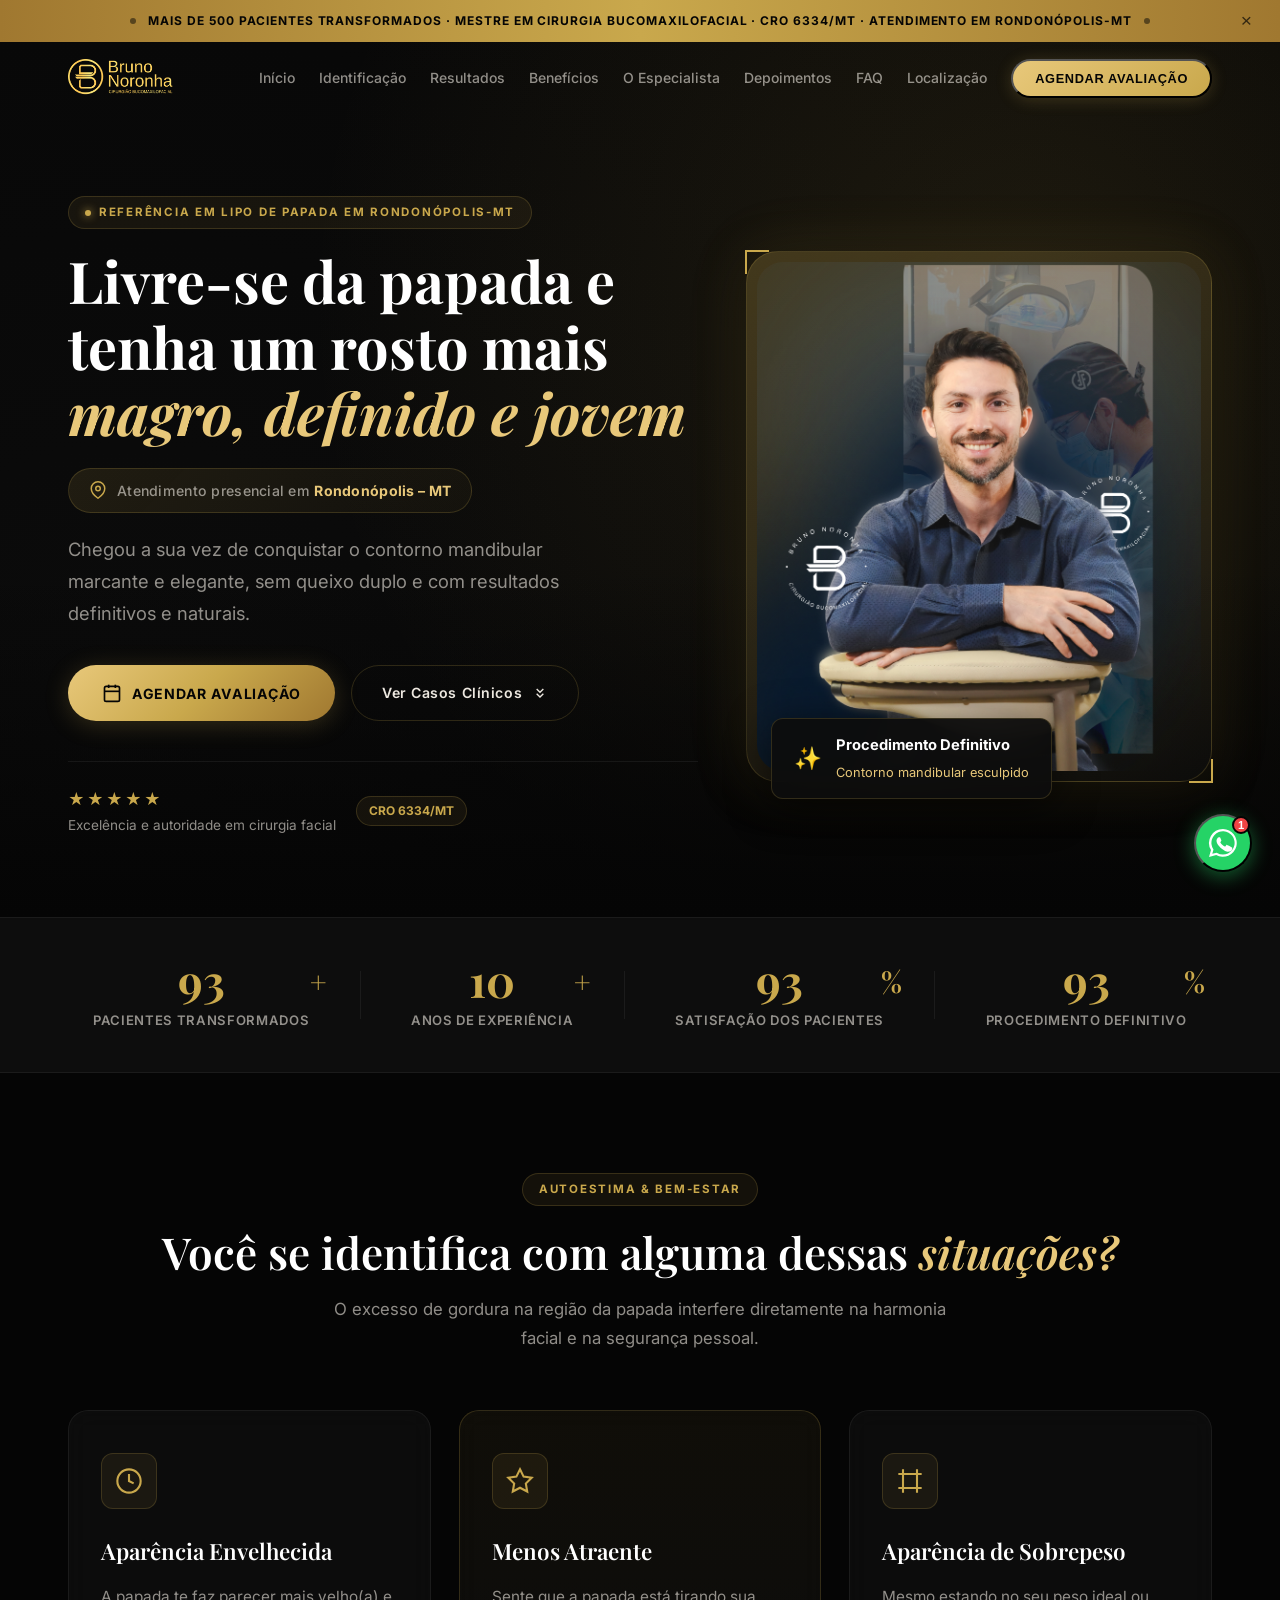
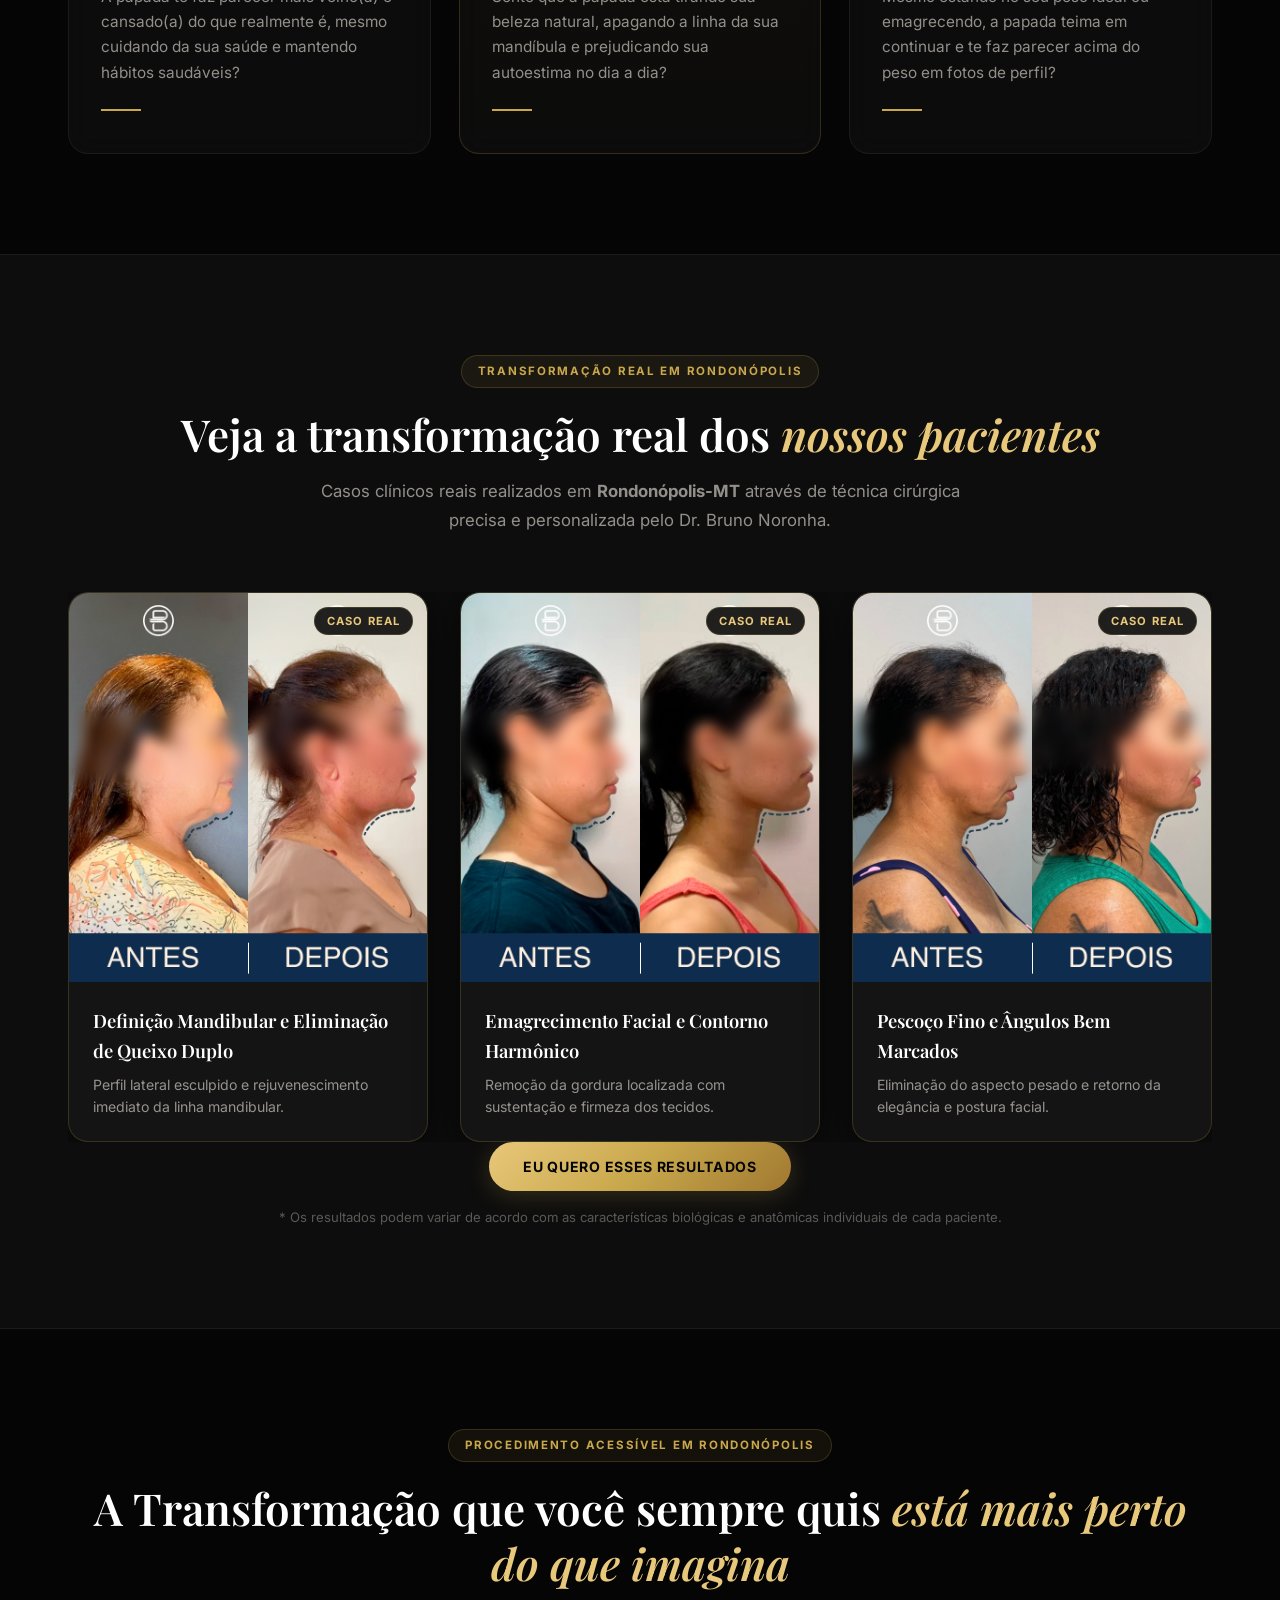
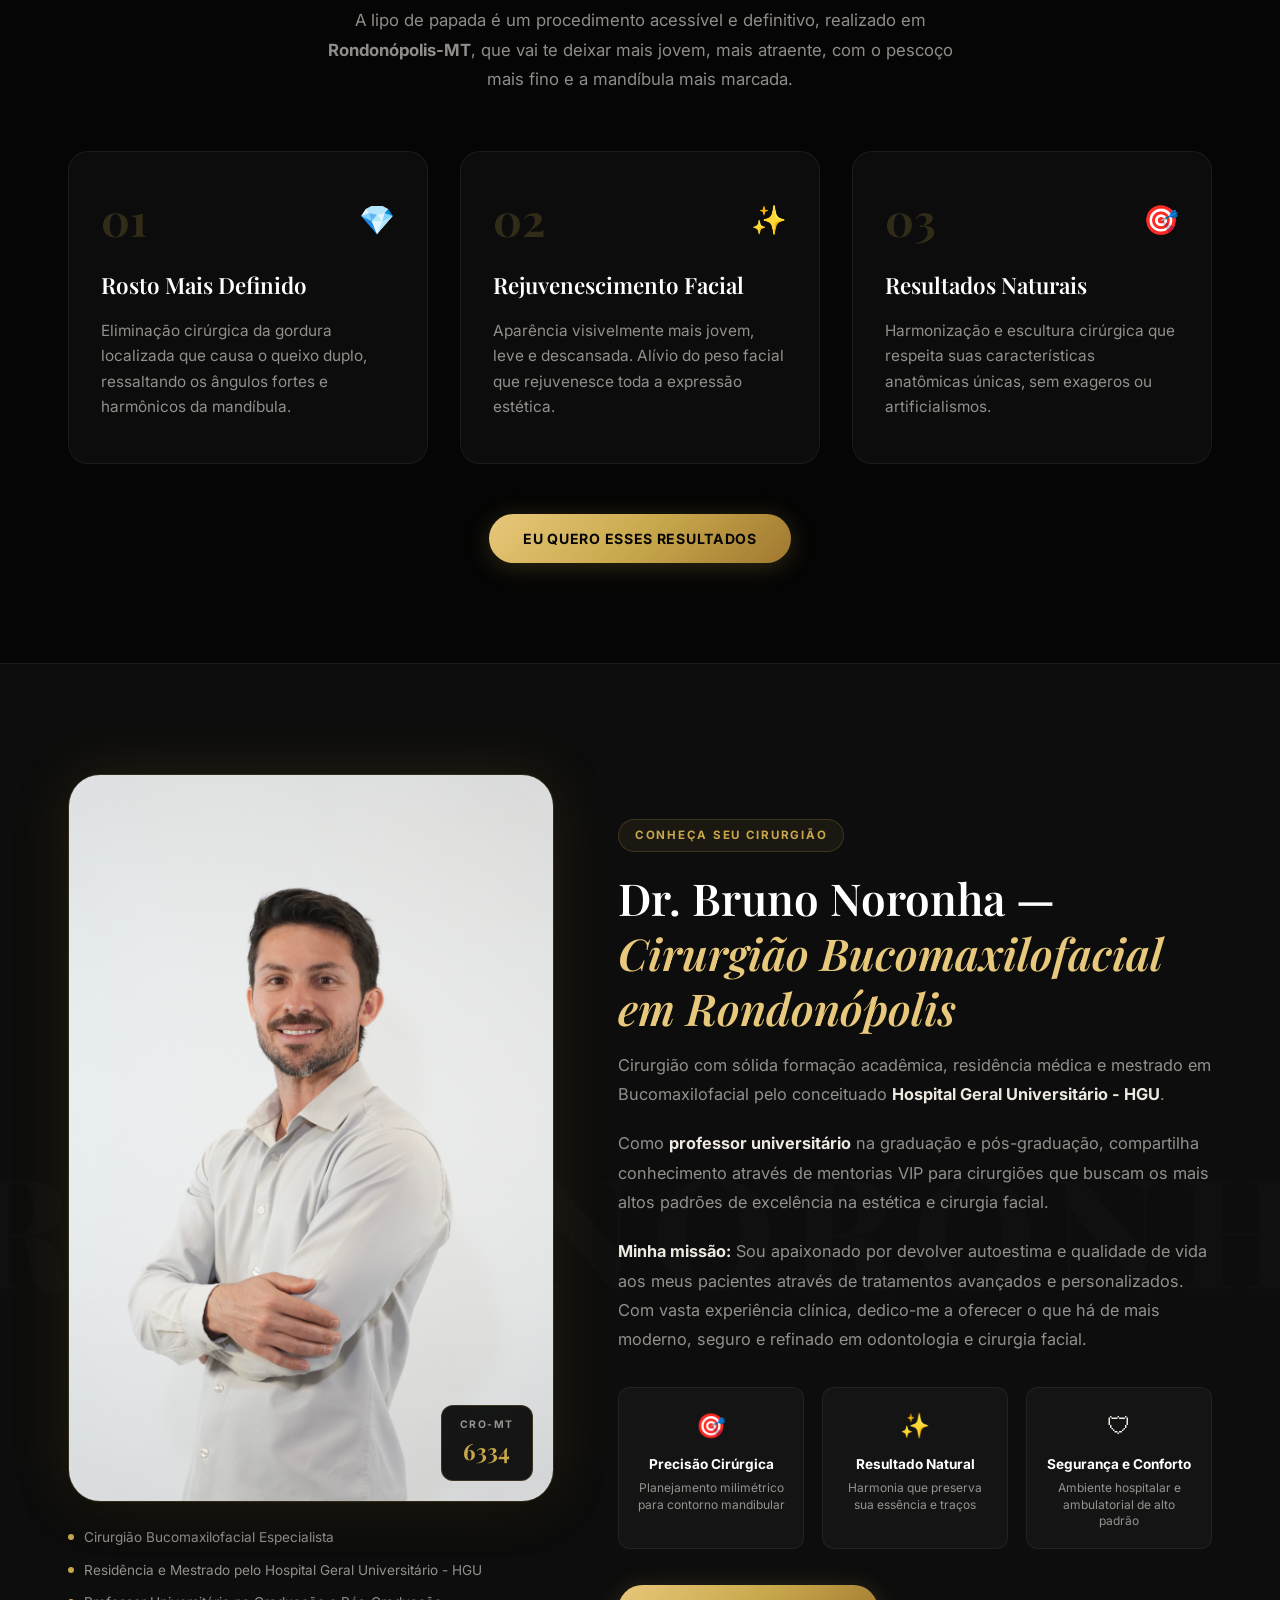
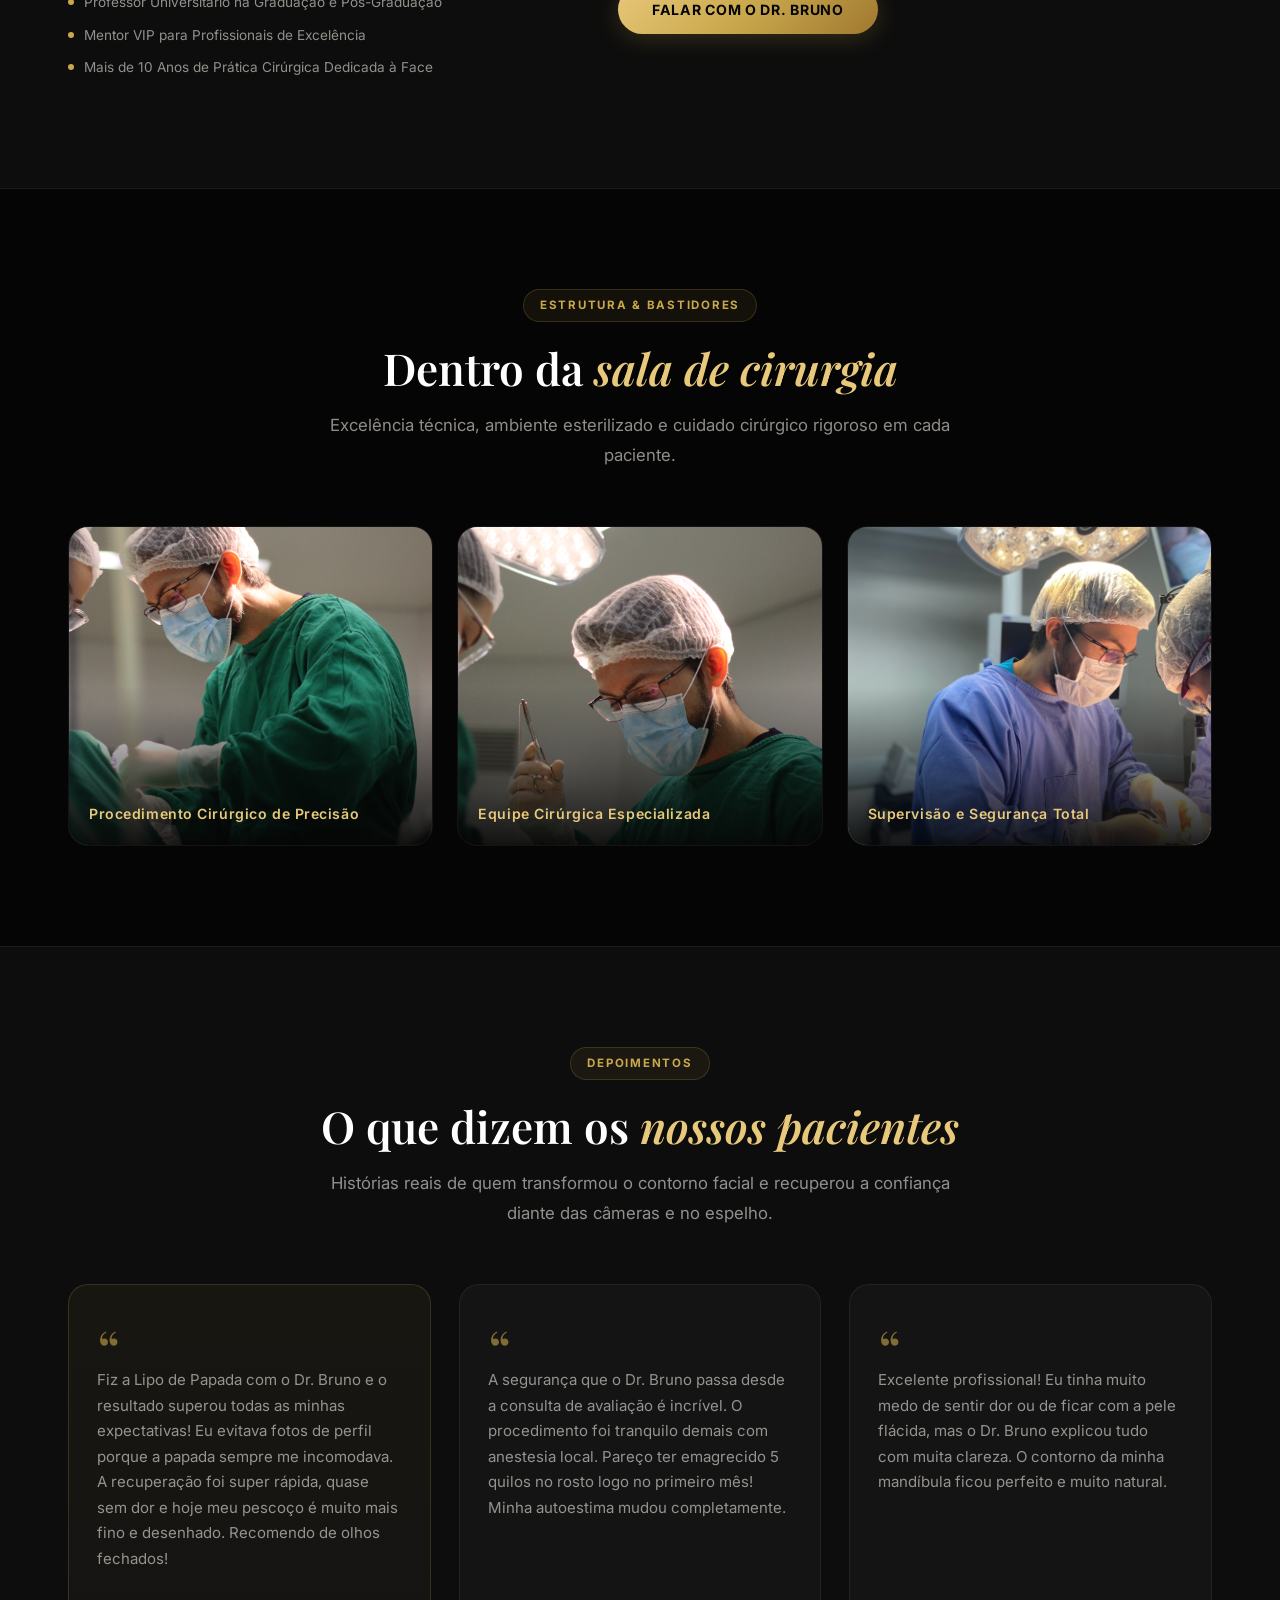
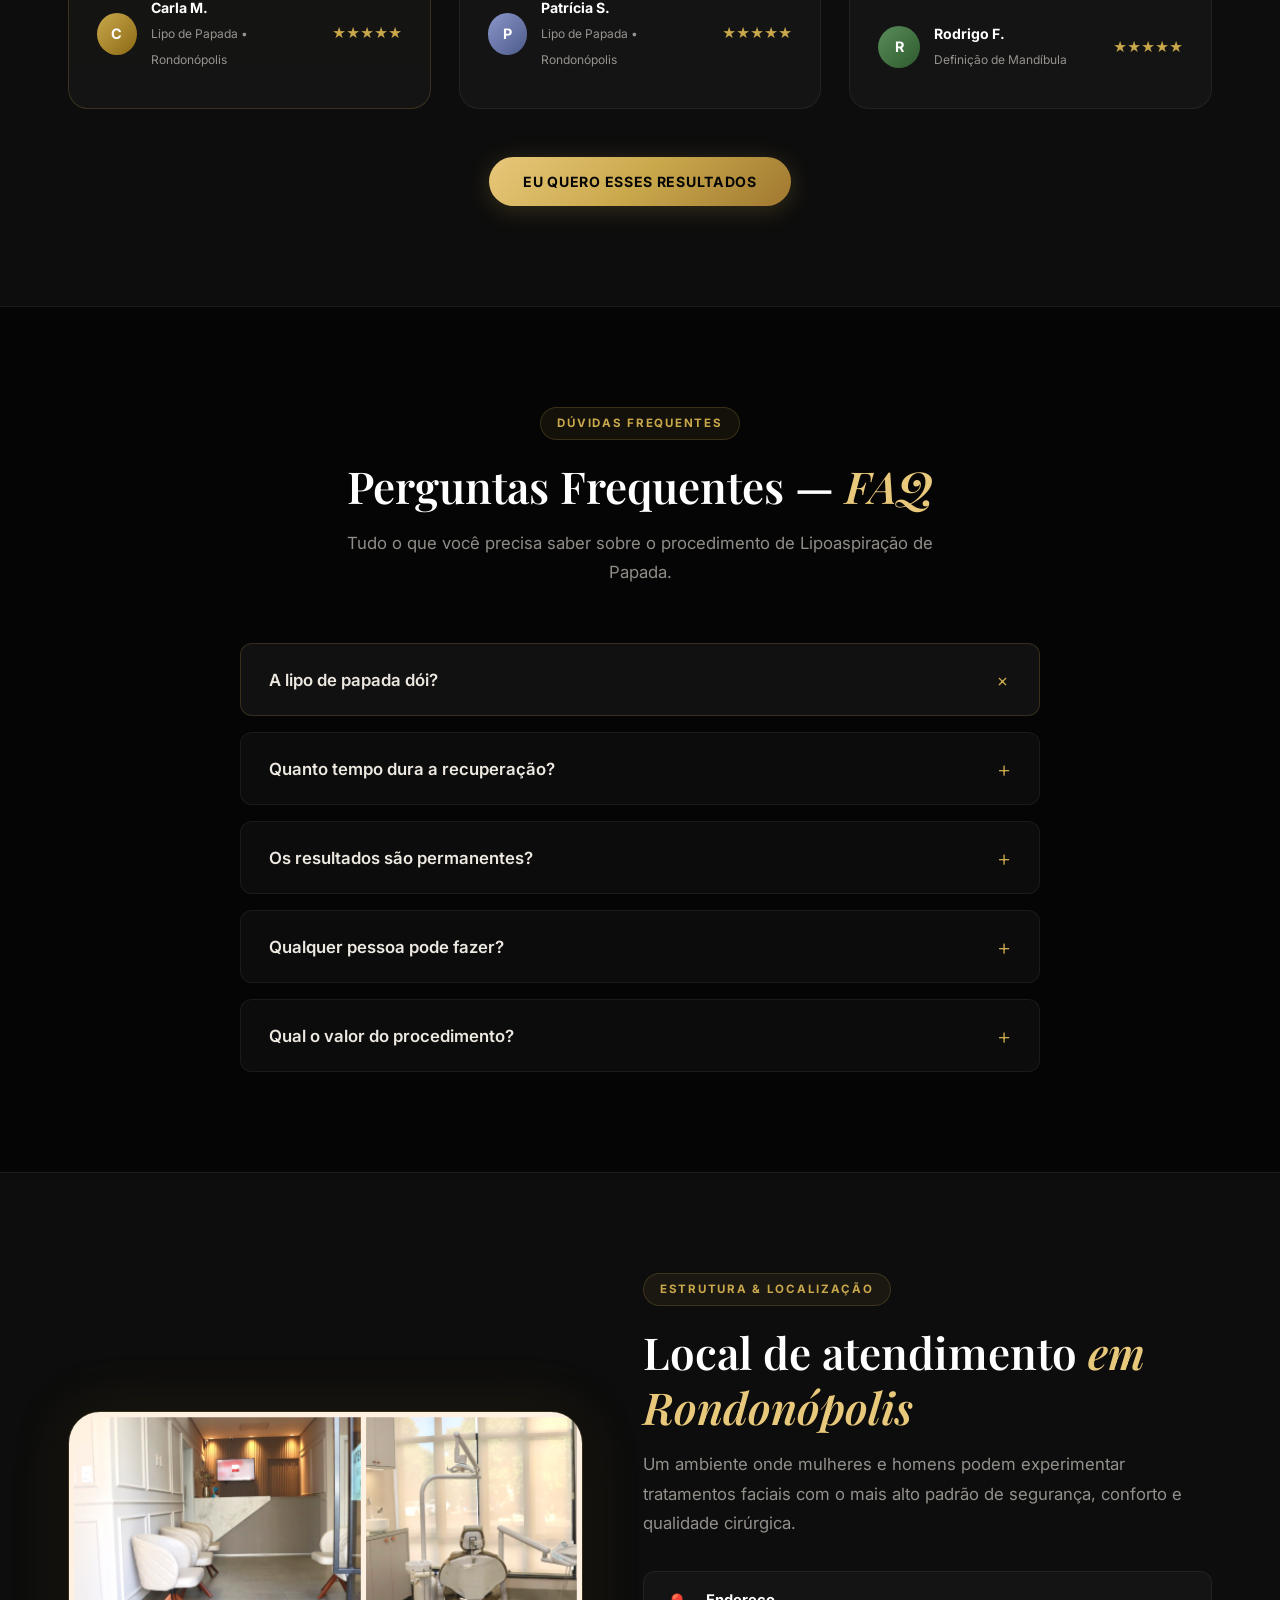
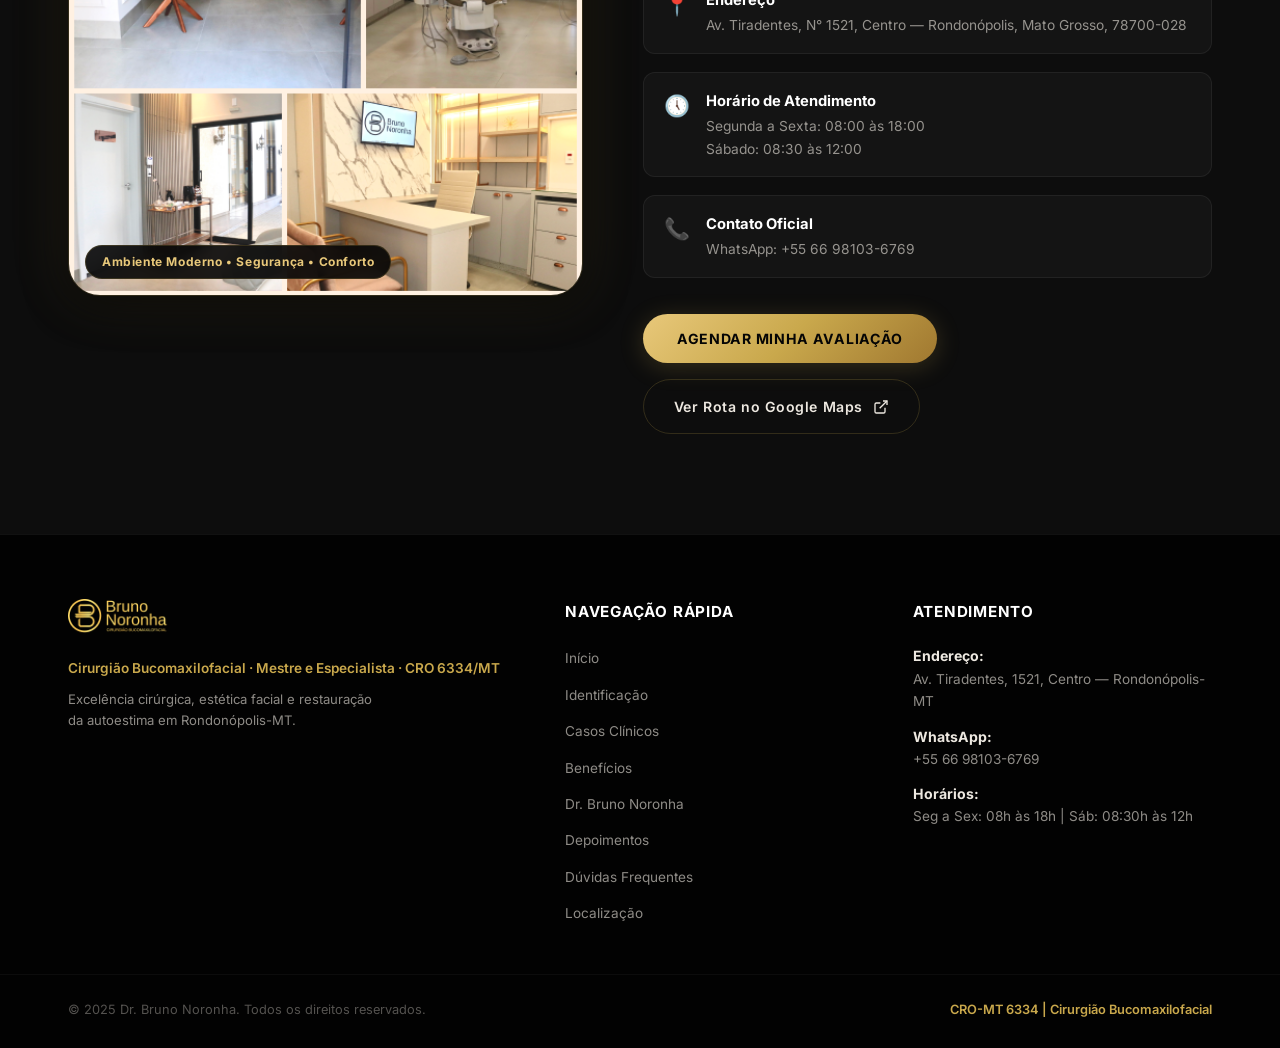
==== commit c6606f10: "feat: integração webhook Make.com + Google Tag Manager - Formulário agora envia dados via POST para " ====
--- a/index.html
+++ b/index.html
@@ -18,8 +18,20 @@
   <link href="https://fonts.googleapis.com/css2?family=Playfair+Display:ital,wght@0,400;0,500;0,600;0,700;1,400;1,500&family=Inter:wght@300;400;500;600;700;800&display=swap" rel="stylesheet">
   
   <link rel="stylesheet" href="style.css">
+
+  <!-- Google Tag Manager -->
+  <script>(function(w,d,s,l,i){w[l]=w[l]||[];w[l].push({'gtm.start':
+  new Date().getTime(),event:'gtm.js'});var f=d.getElementsByTagName(s)[0],
+  j=d.createElement(s),dl=l!='dataLayer'?'&l='+l:'';j.async=true;j.src=
+  'https://www.googletagmanager.com/gtm.js?id='+i+dl;f.parentNode.insertBefore(j,f);
+  })(window,document,'script','dataLayer','GTM-W9CQPWZJ');</script>
+  <!-- End Google Tag Manager -->
 </head>
 <body>
+  <!-- Google Tag Manager (noscript) -->
+  <noscript><iframe src="https://www.googletagmanager.com/ns.html?id=GTM-W9CQPWZJ"
+  height="0" width="0" style="display:none;visibility:hidden"></iframe></noscript>
+  <!-- End Google Tag Manager (noscript) -->
 
   <!-- Top Announcement Bar -->
   <div id="announce-bar" class="announce-bar">
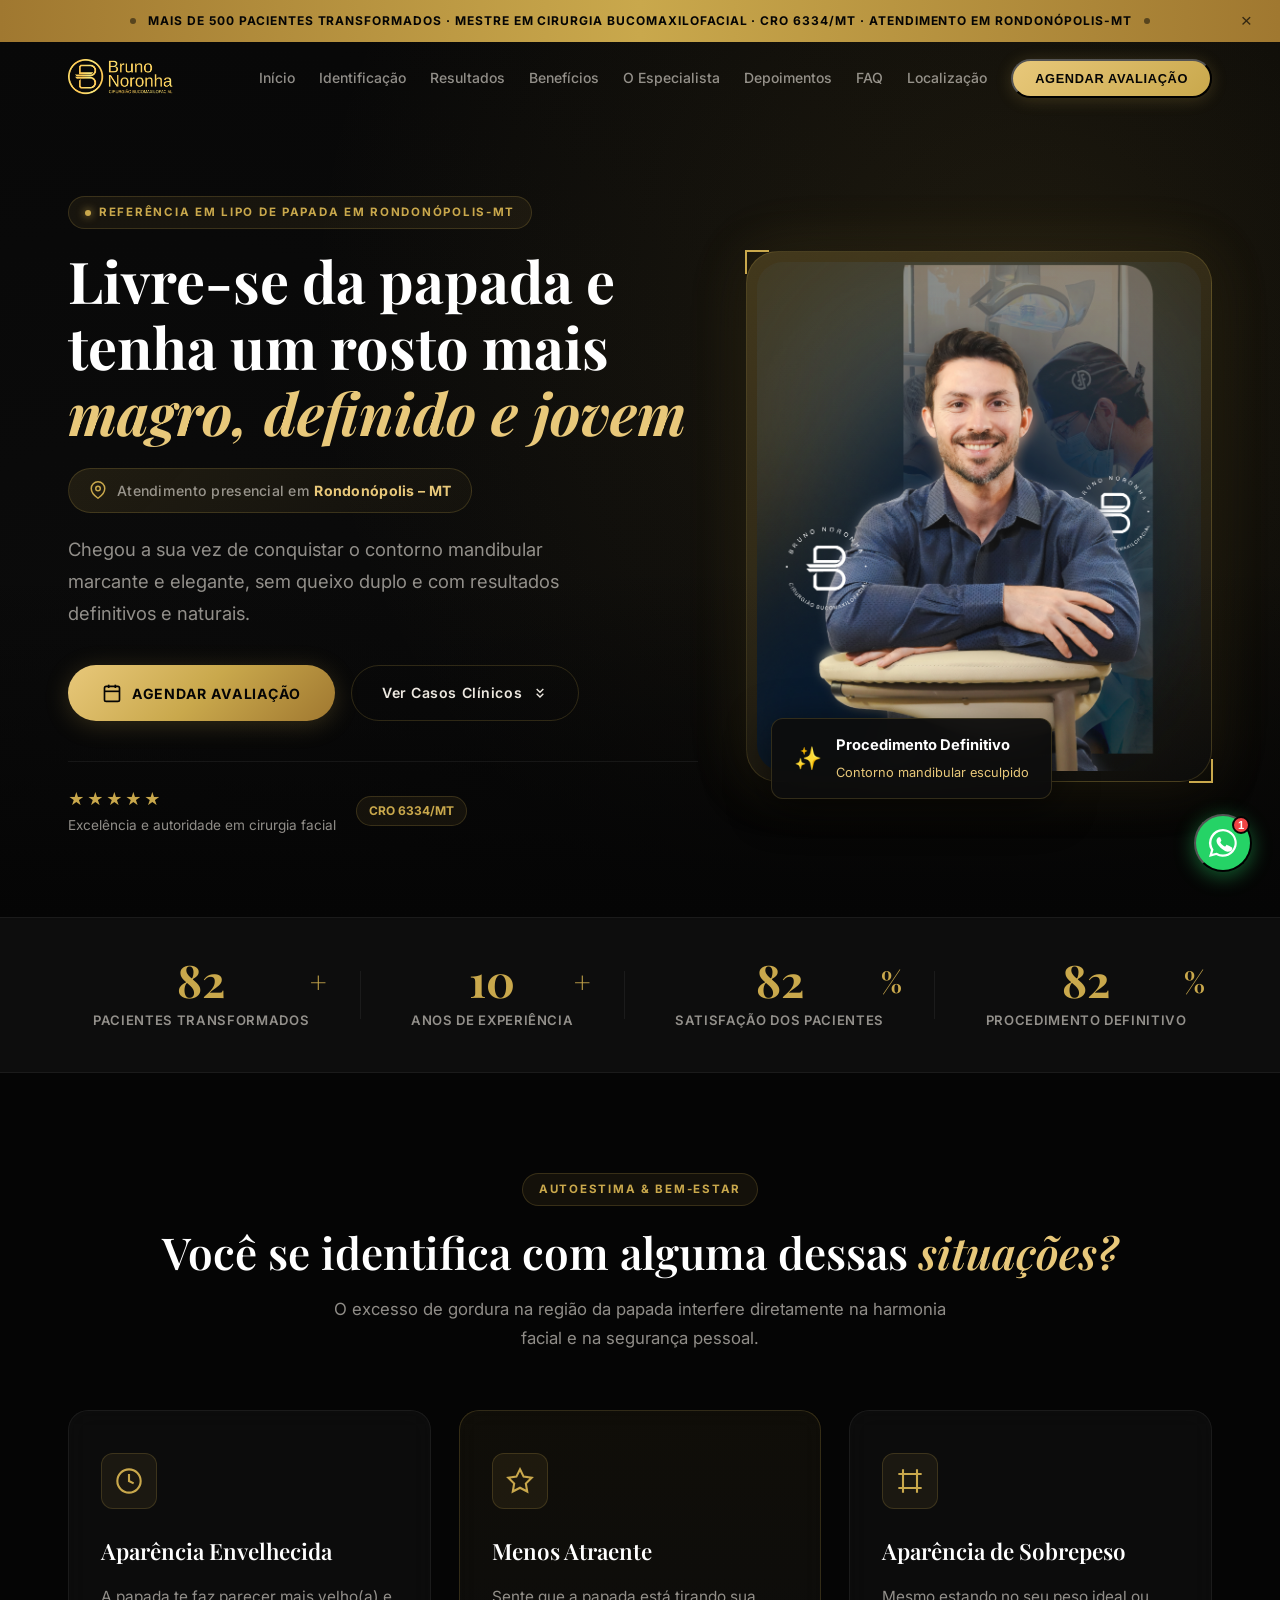
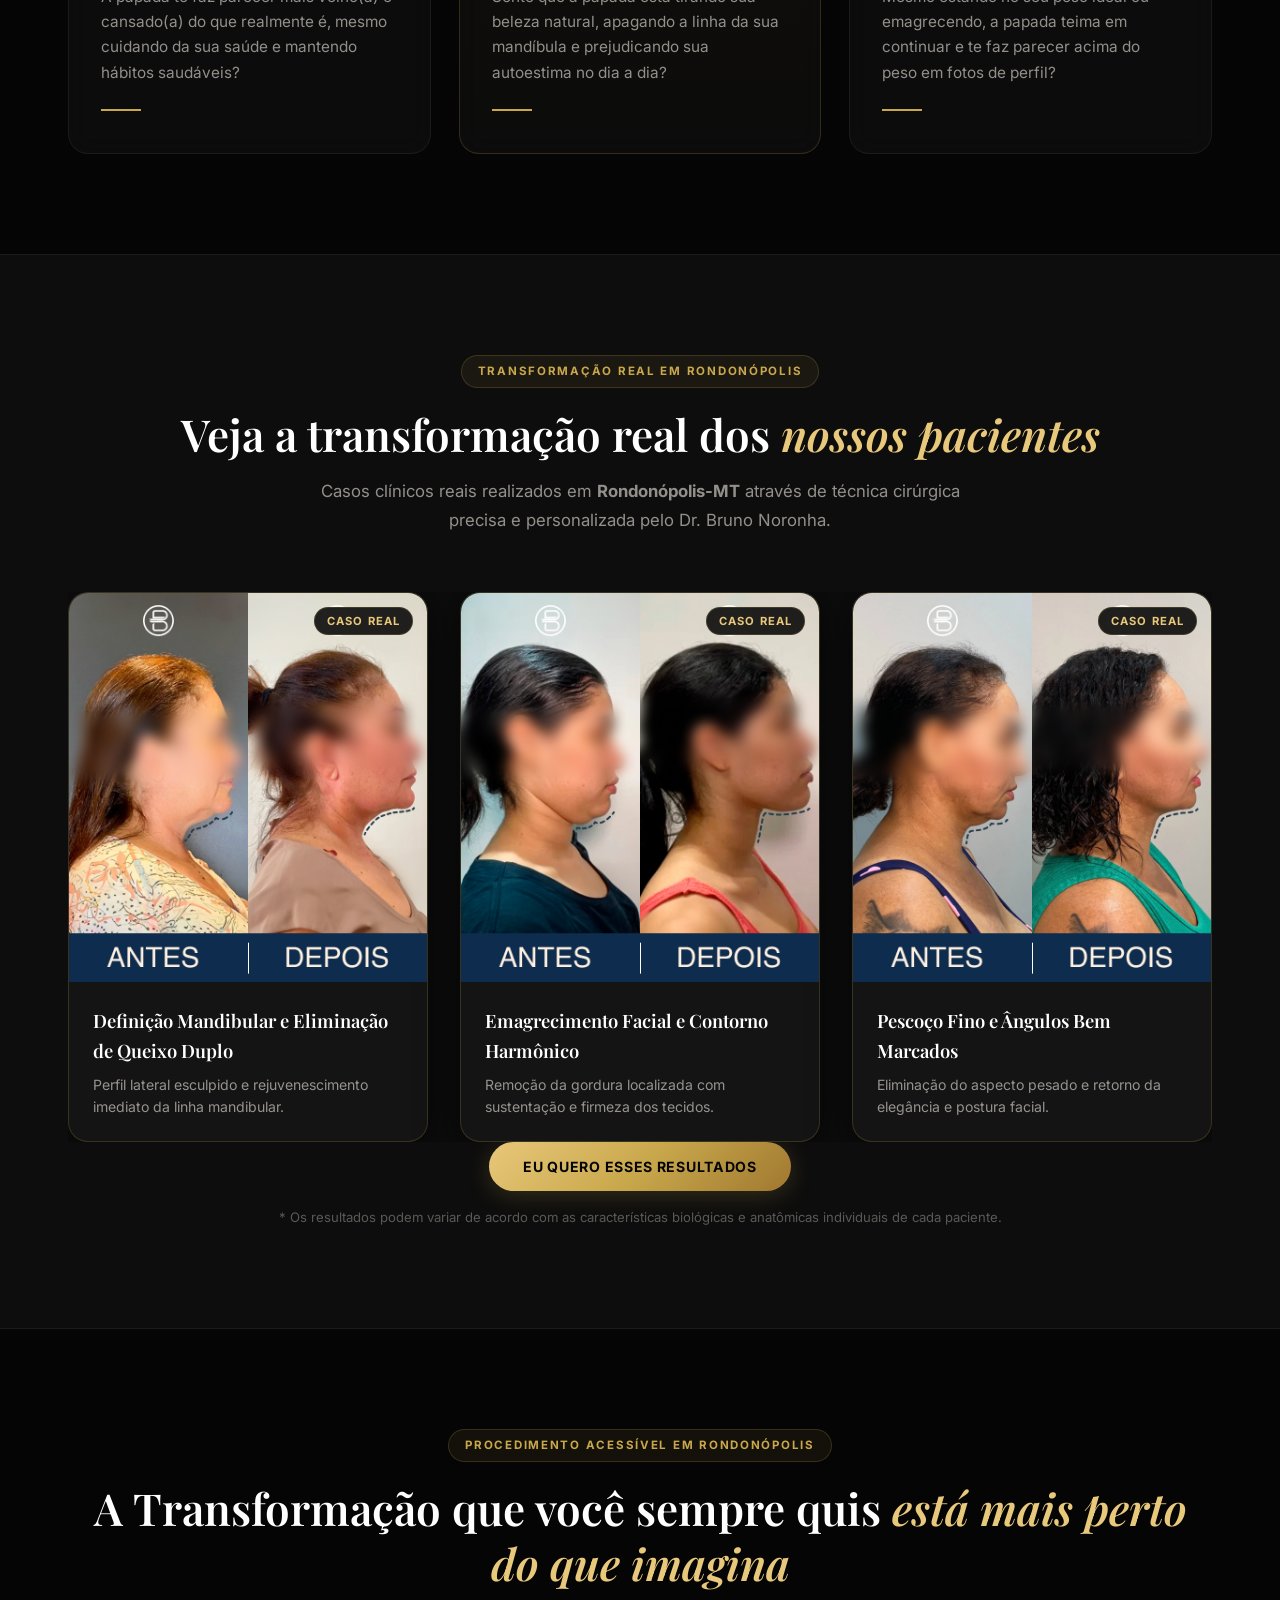
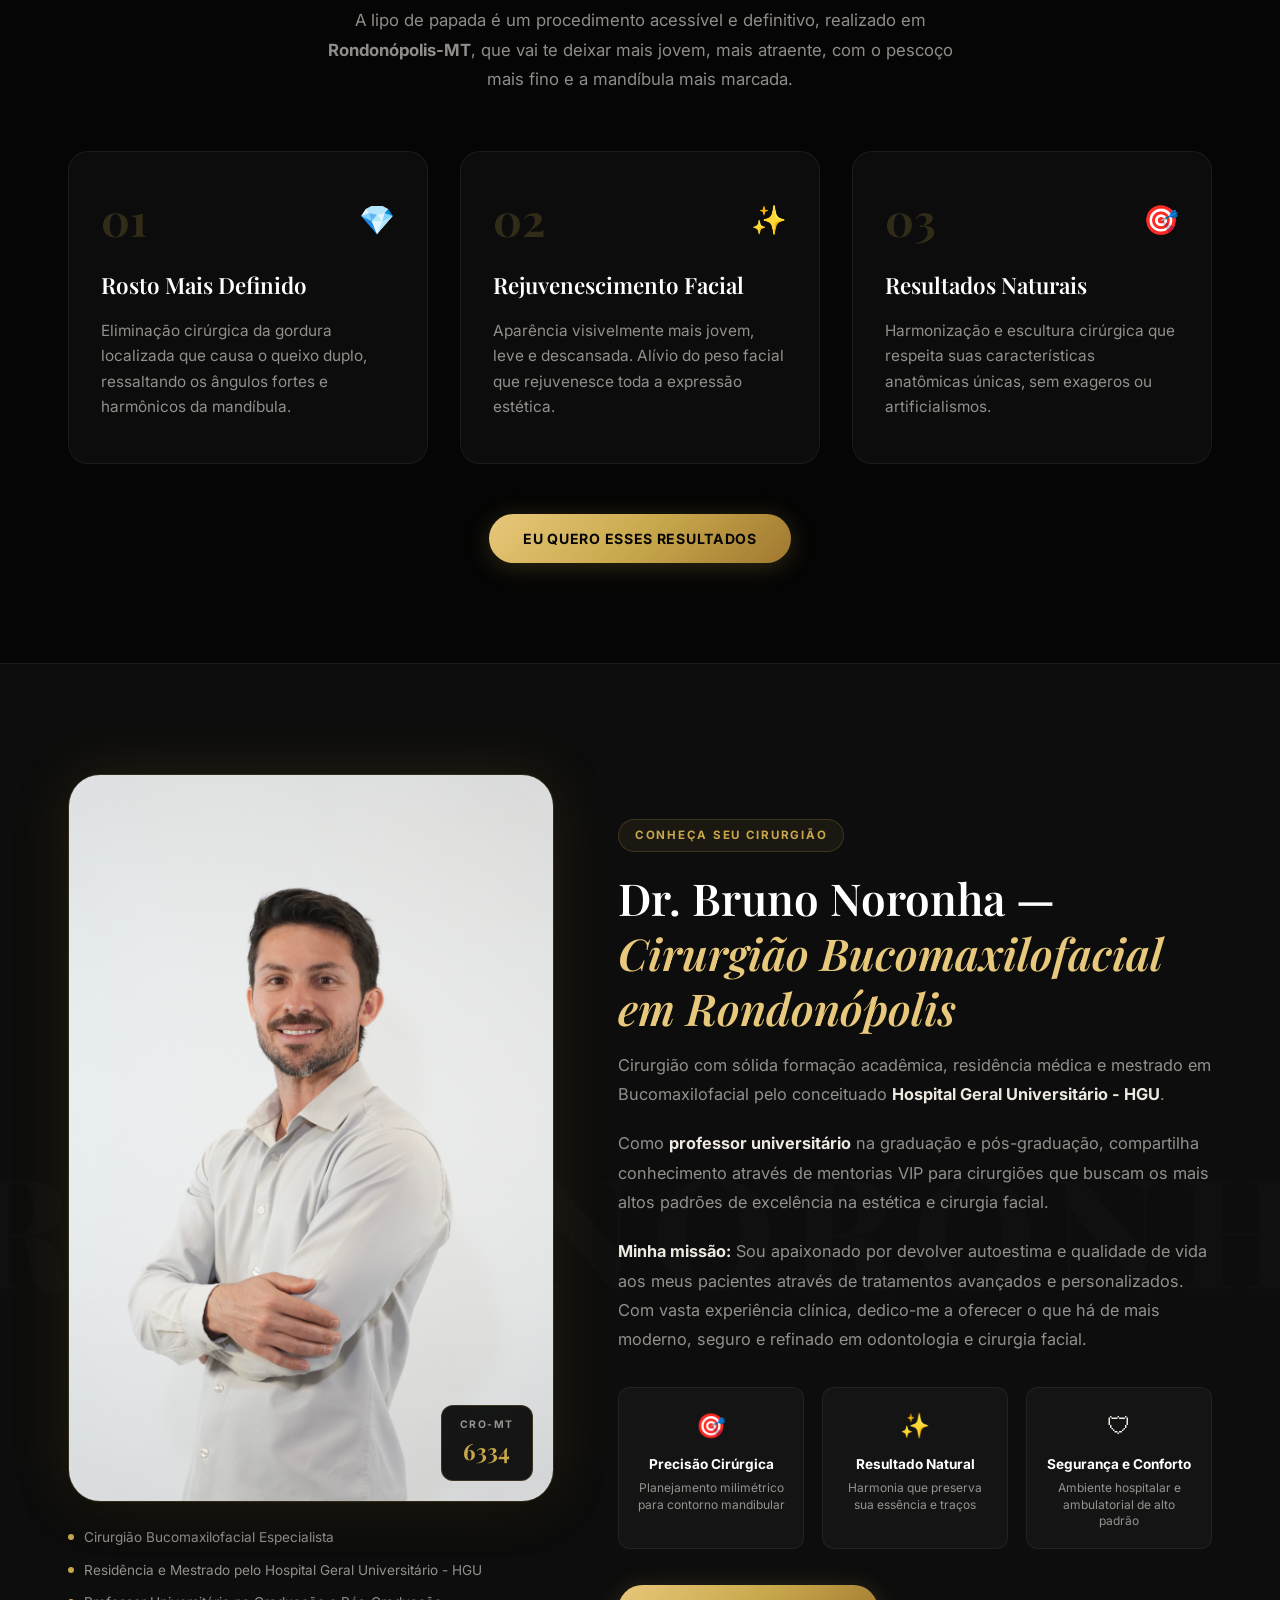
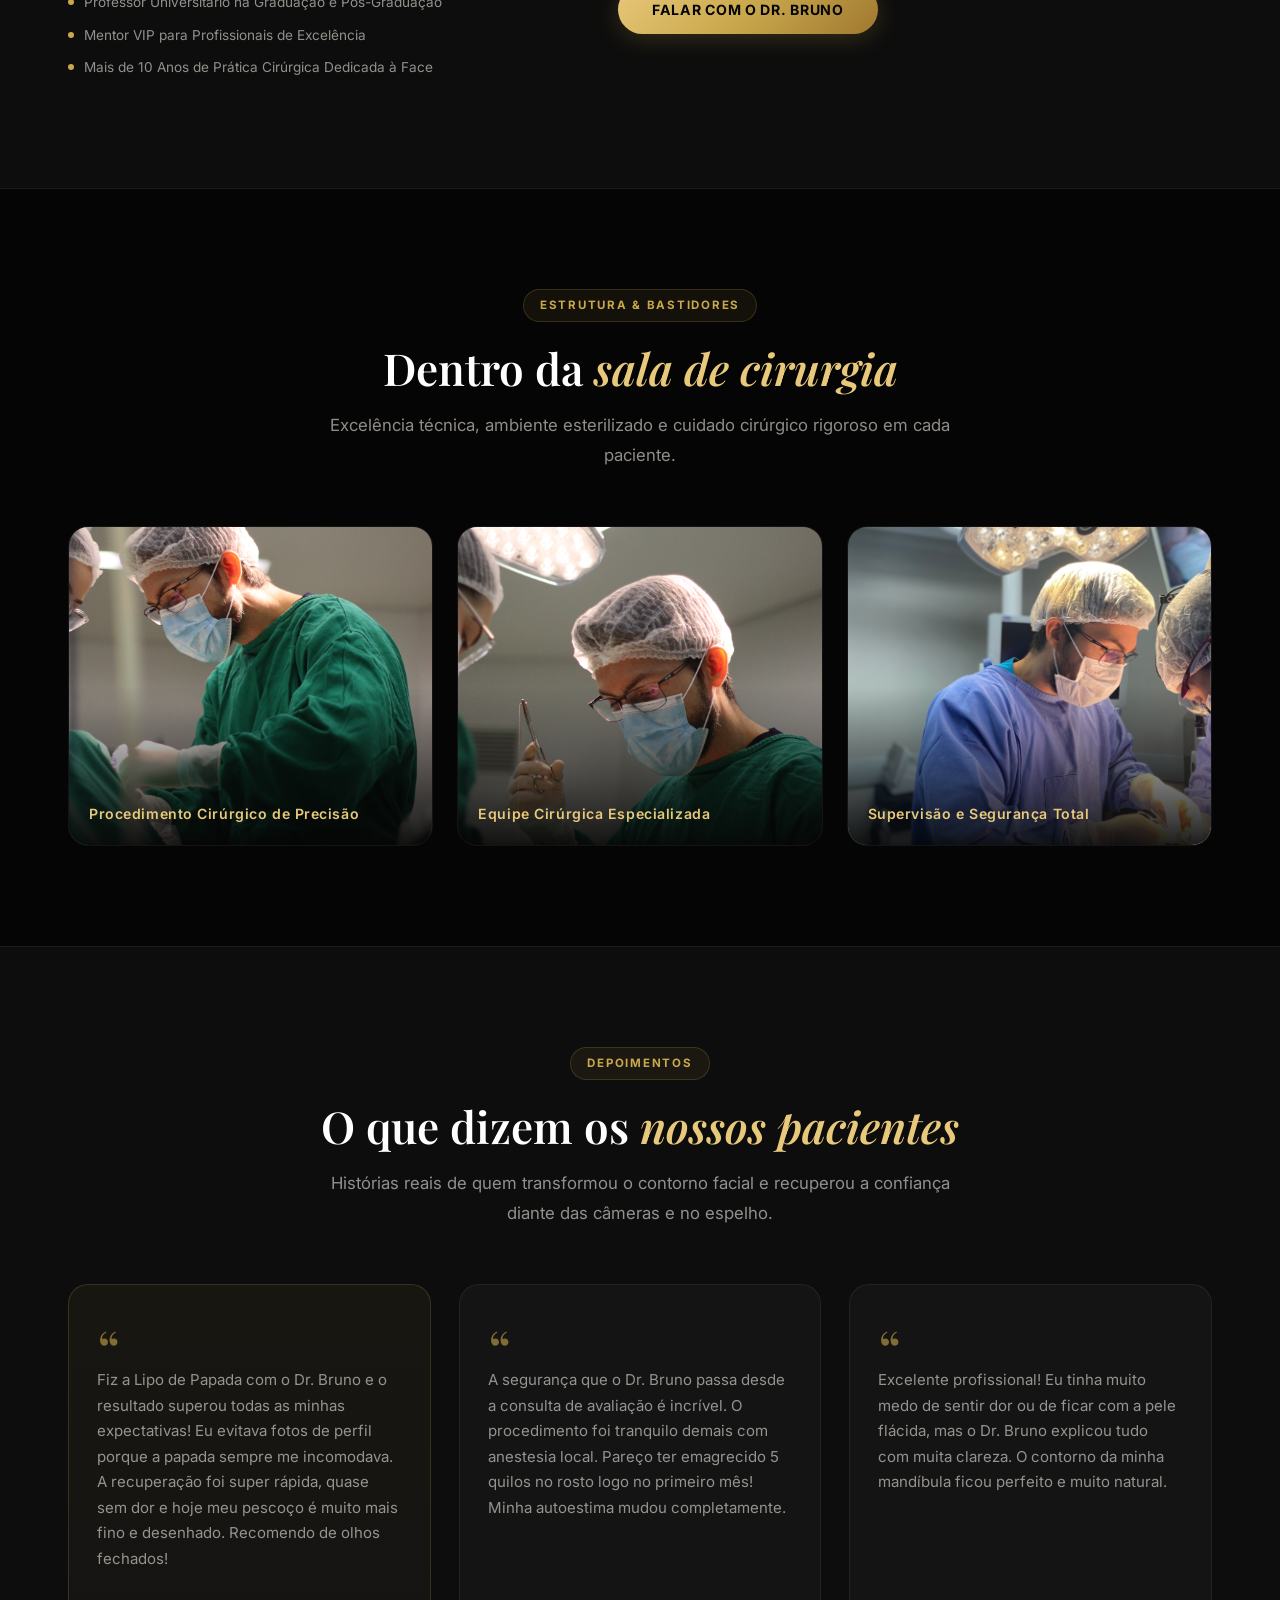
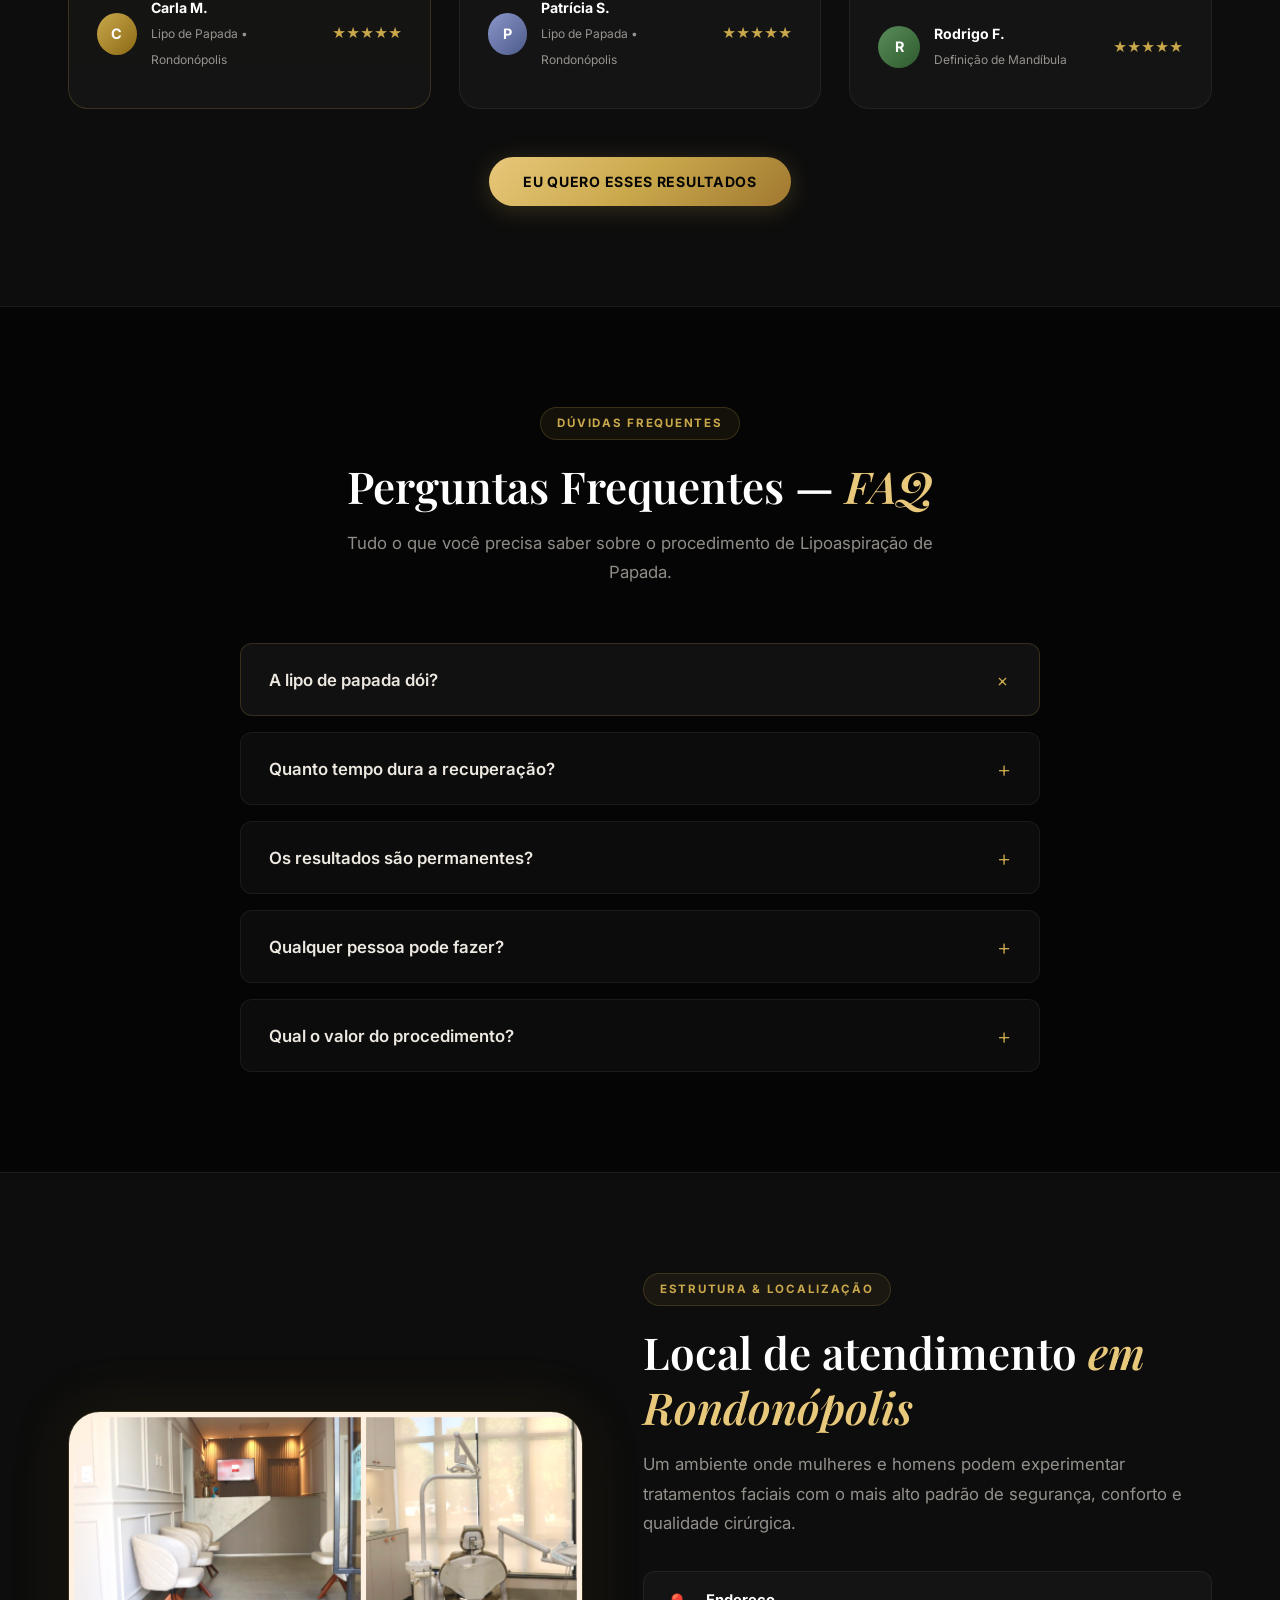
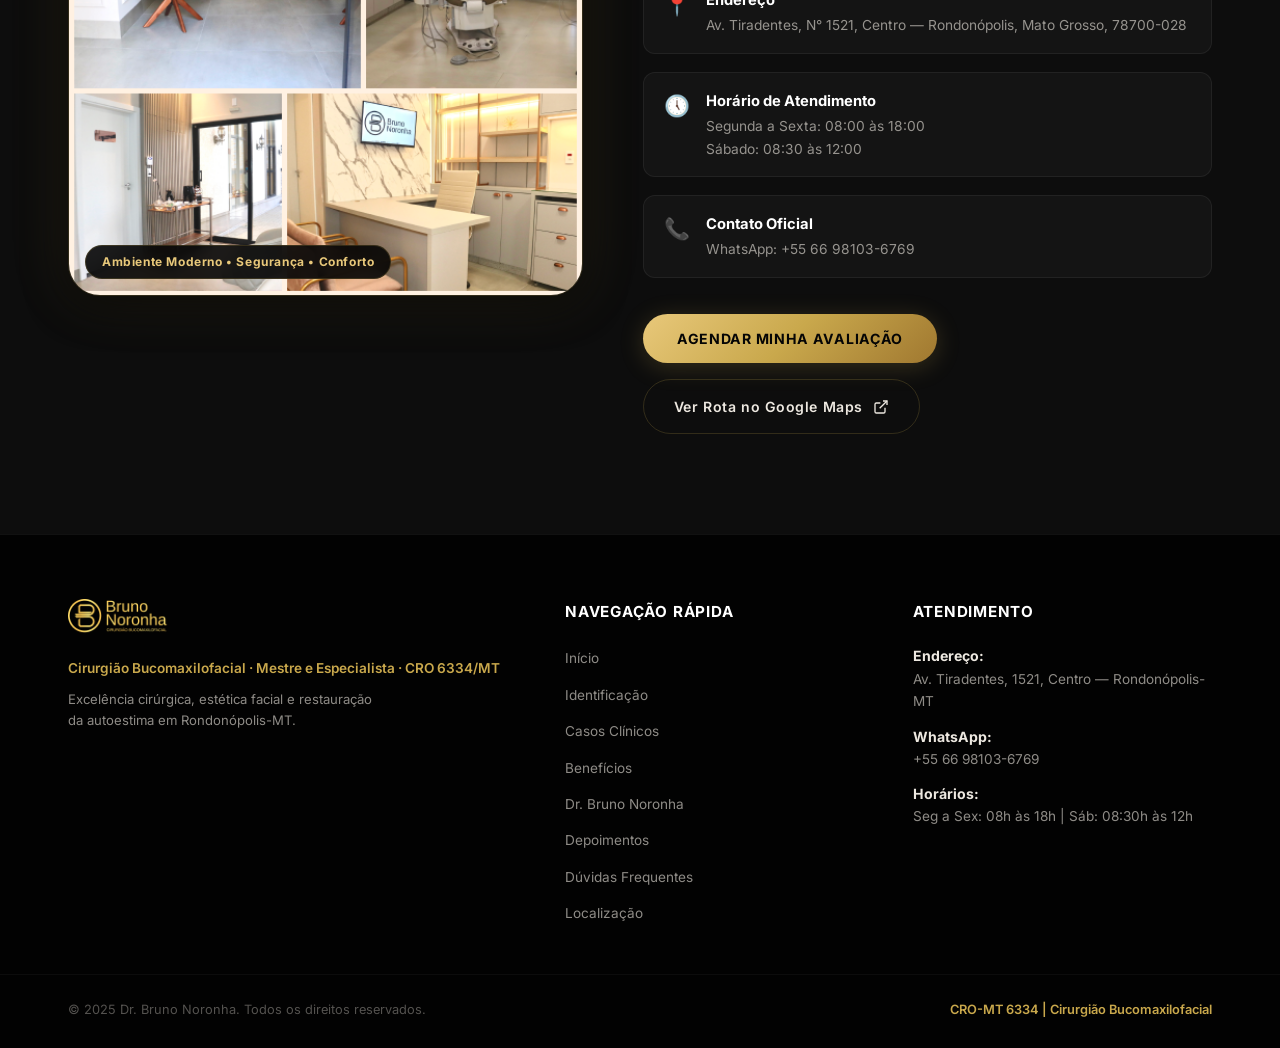
==== commit eeaaeb44: "refactor: trocar radio buttons por menus suspensos no formulário - Idade, Procedimento e Local da Co" ====
--- a/index.html
+++ b/index.html
@@ -699,67 +699,37 @@
 
         <!-- Idade -->
         <div class="form-group">
-          <label class="form-label">Sua Faixa Etária <span class="required">*</span></label>
-          <div class="radio-grid age-grid">
-            <label class="radio-card">
-              <input type="radio" name="age" value="18 a 24 anos" required>
-              <span class="radio-pill">18 a 24 anos</span>
-            </label>
-            <label class="radio-card">
-              <input type="radio" name="age" value="25 a 34 anos">
-              <span class="radio-pill">25 a 34 anos</span>
-            </label>
-            <label class="radio-card">
-              <input type="radio" name="age" value="35 a 44 anos">
-              <span class="radio-pill">35 a 44 anos</span>
-            </label>
-            <label class="radio-card">
-              <input type="radio" name="age" value="45 a 59 anos">
-              <span class="radio-pill">45 a 59 anos</span>
-            </label>
-            <label class="radio-card">
-              <input type="radio" name="age" value="60+ anos">
-              <span class="radio-pill">60+ anos</span>
-            </label>
-          </div>
+          <label for="lead-age" class="form-label">Sua Faixa Etária <span class="required">*</span></label>
+          <select id="lead-age" name="age" class="form-input" required>
+            <option value="" disabled selected>Selecione sua idade</option>
+            <option value="18 a 24 anos">18 a 24 anos</option>
+            <option value="25 a 34 anos">25 a 34 anos</option>
+            <option value="35 a 44 anos">35 a 44 anos</option>
+            <option value="45 a 59 anos">45 a 59 anos</option>
+            <option value="60+ anos">60+ anos</option>
+          </select>
         </div>
 
         <!-- Procedimento / Principal Queixa -->
         <div class="form-group">
-          <label class="form-label">Principal Queixa / Procedimento de Interesse <span class="required">*</span></label>
-          <div class="radio-grid procedure-grid">
-            <label class="radio-card">
-              <input type="radio" name="procedure" value="Gordura em baixo do queixo (queixo duplo)" checked required>
-              <span class="radio-pill">Gordura em baixo do queixo (queixo duplo)</span>
-            </label>
-            <label class="radio-card">
-              <input type="radio" name="procedure" value="Face derretida">
-              <span class="radio-pill">Face derretida</span>
-            </label>
-            <label class="radio-card">
-              <input type="radio" name="procedure" value="Excesso de Pele">
-              <span class="radio-pill">Excesso de Pele</span>
-            </label>
-            <label class="radio-card">
-              <input type="radio" name="procedure" value="Rosto Envelhecido">
-              <span class="radio-pill">Rosto Envelhecido</span>
-            </label>
-          </div>
+          <label for="lead-procedure" class="form-label">Principal Queixa / Procedimento <span class="required">*</span></label>
+          <select id="lead-procedure" name="procedure" class="form-input" required>
+            <option value="" disabled selected>Selecione o procedimento</option>
+            <option value="Gordura em baixo do queixo (queixo duplo)">Gordura em baixo do queixo (queixo duplo)</option>
+            <option value="Face derretida">Face derretida</option>
+            <option value="Excesso de Pele">Excesso de Pele</option>
+            <option value="Rosto Envelhecido">Rosto Envelhecido</option>
+          </select>
         </div>
 
         <!-- Local da Consulta -->
         <div class="form-group">
-          <label class="form-label">Preferência do Local da Consulta <span class="required">*</span></label>
-          <div class="radio-grid location-grid-pills">
-            <label class="radio-card">
-              <input type="radio" name="consultation_location" value="Presencial em Rondonópolis" checked required>
-              <span class="radio-pill">📍 Presencial em Rondonópolis</span>
-            </label>
-            <label class="radio-card">
-              <input type="radio" name="consultation_location" value="Avaliação online">
-              <span class="radio-pill">💻 Avaliação online</span>
-            </label>
-          </div>
+          <label for="lead-location" class="form-label">Preferência do Local da Consulta <span class="required">*</span></label>
+          <select id="lead-location" name="consultation_location" class="form-input" required>
+            <option value="" disabled selected>Selecione o local</option>
+            <option value="Presencial em Rondonópolis">📍 Presencial em Rondonópolis</option>
+            <option value="Avaliação online">💻 Avaliação online</option>
+          </select>
         </div>
 
         <button type="submit" class="btn-primary btn-submit" id="btn-submit-form">
--- a/style.css
+++ b/style.css
@@ -1571,6 +1571,26 @@
   color: var(--text-dim);
 }
 
+select.form-input {
+  appearance: none;
+  -webkit-appearance: none;
+  -moz-appearance: none;
+  background-image: url("data:image/svg+xml,%3Csvg xmlns='http://www.w3.org/2000/svg' width='12' height='12' viewBox='0 0 24 24' fill='none' stroke='%23999' stroke-width='2'%3E%3Cpath d='M6 9l6 6 6-6'/%3E%3C/svg%3E");
+  background-repeat: no-repeat;
+  background-position: right 16px center;
+  padding-right: 40px;
+  cursor: pointer;
+}
+
+select.form-input:focus {
+  background-image: url("data:image/svg+xml,%3Csvg xmlns='http://www.w3.org/2000/svg' width='12' height='12' viewBox='0 0 24 24' fill='none' stroke='%23C9A84C' stroke-width='2'%3E%3Cpath d='M6 9l6 6 6-6'/%3E%3C/svg%3E");
+}
+
+select.form-input option {
+  background: var(--surface);
+  color: var(--text);
+}
+
 /* Radio Grids & Interactive Pills */
 .radio-grid {
   display: grid;
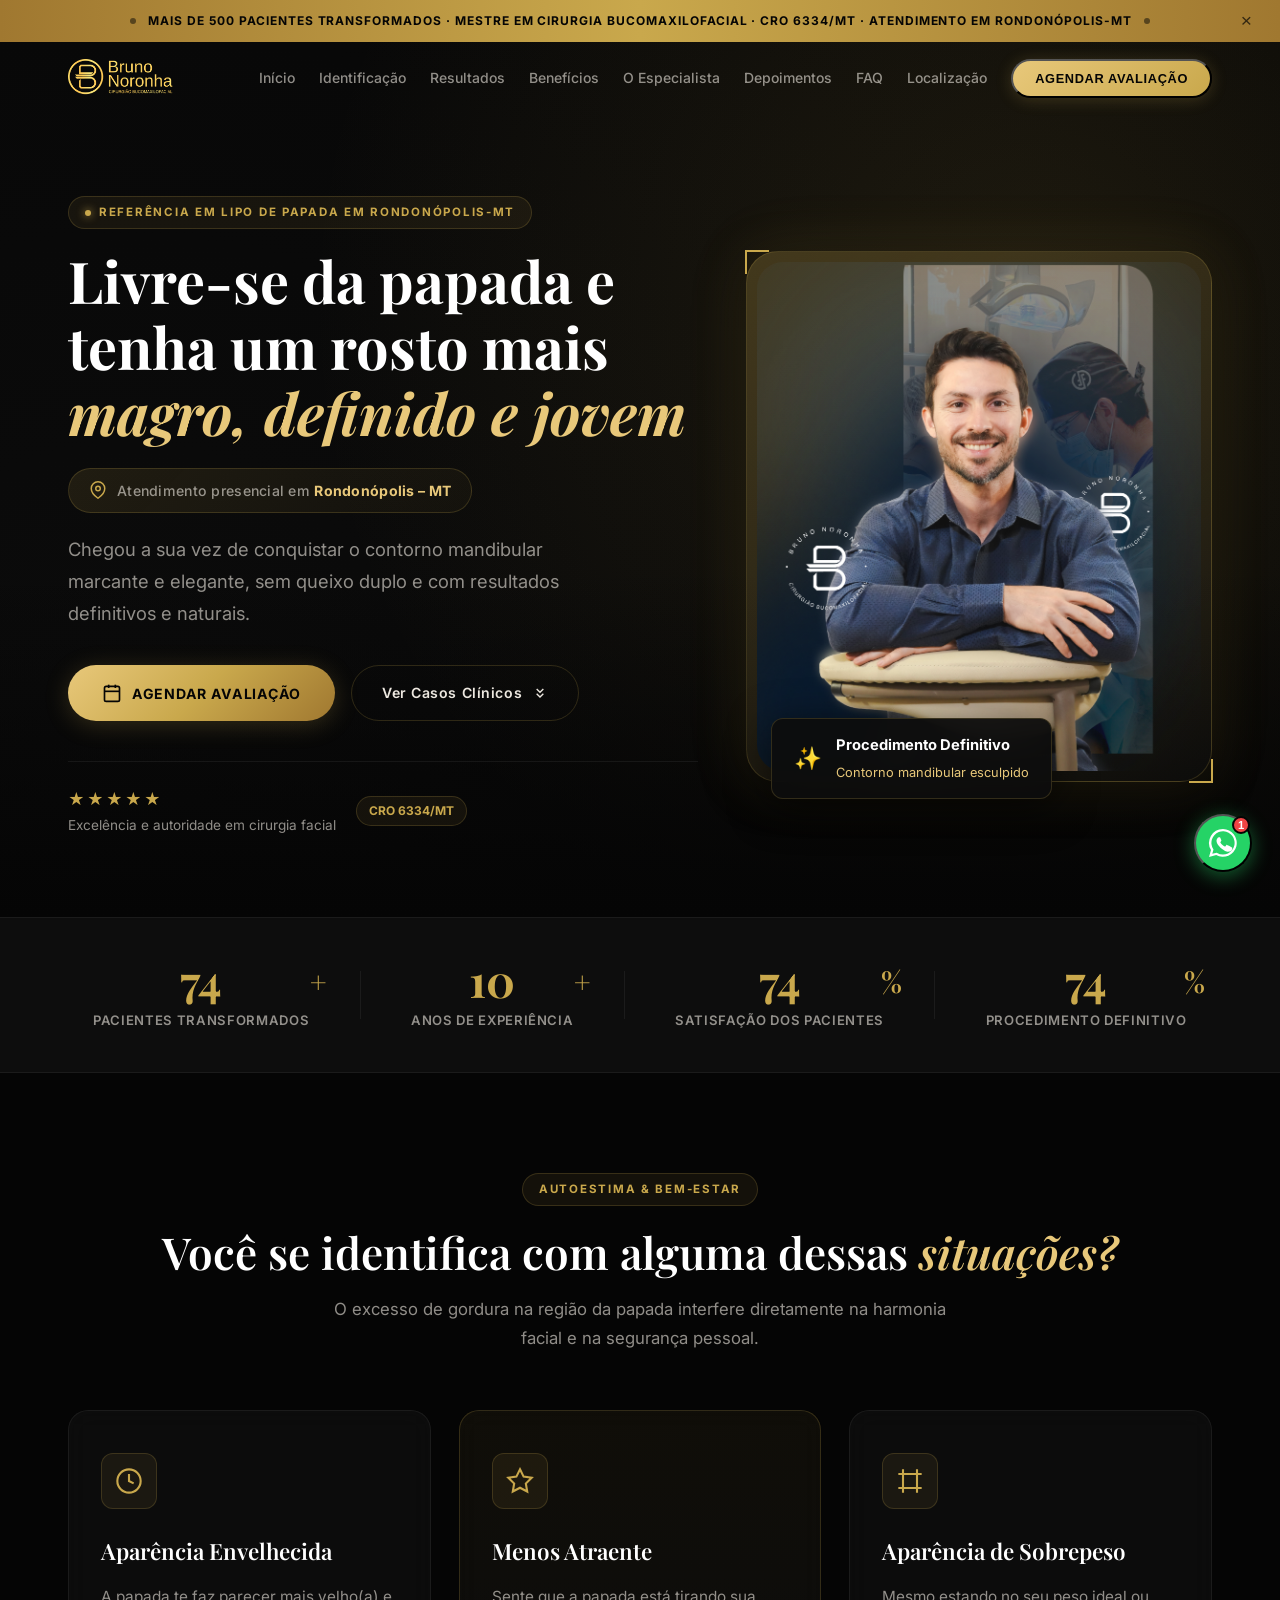
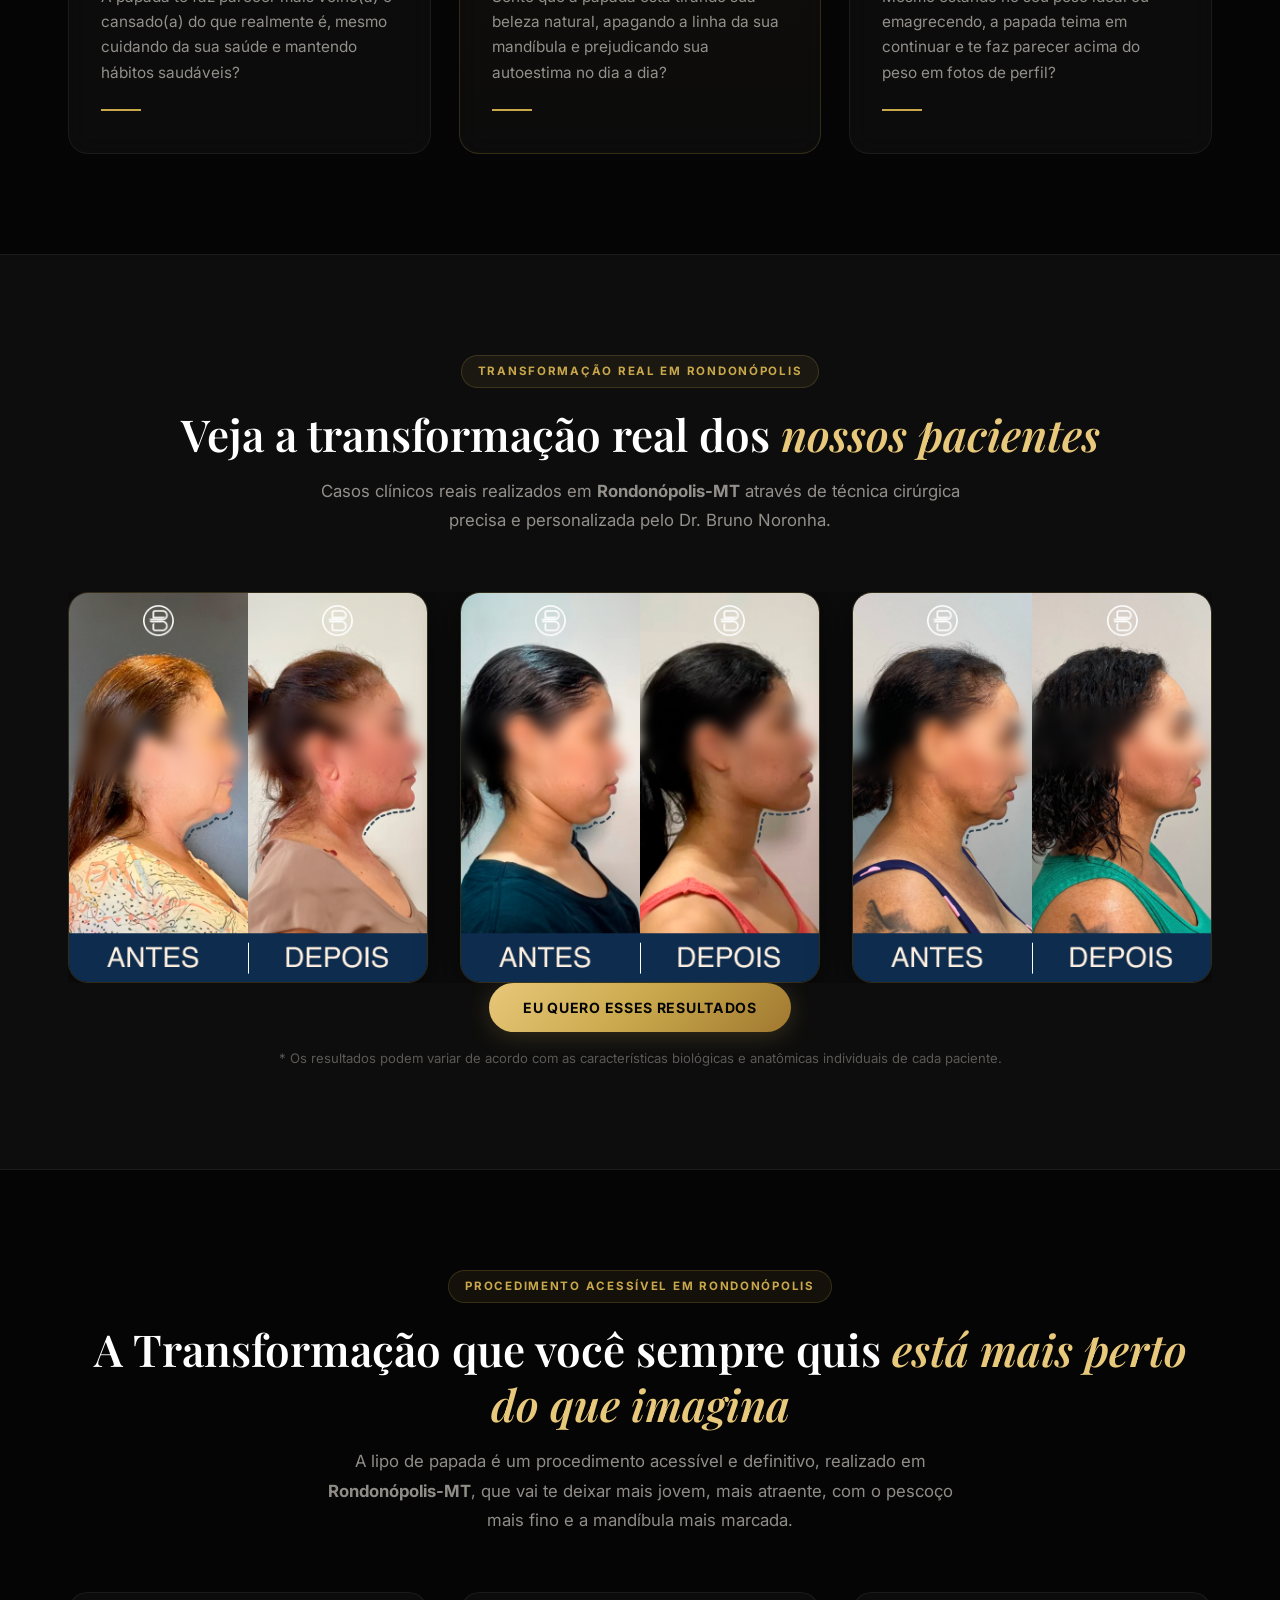
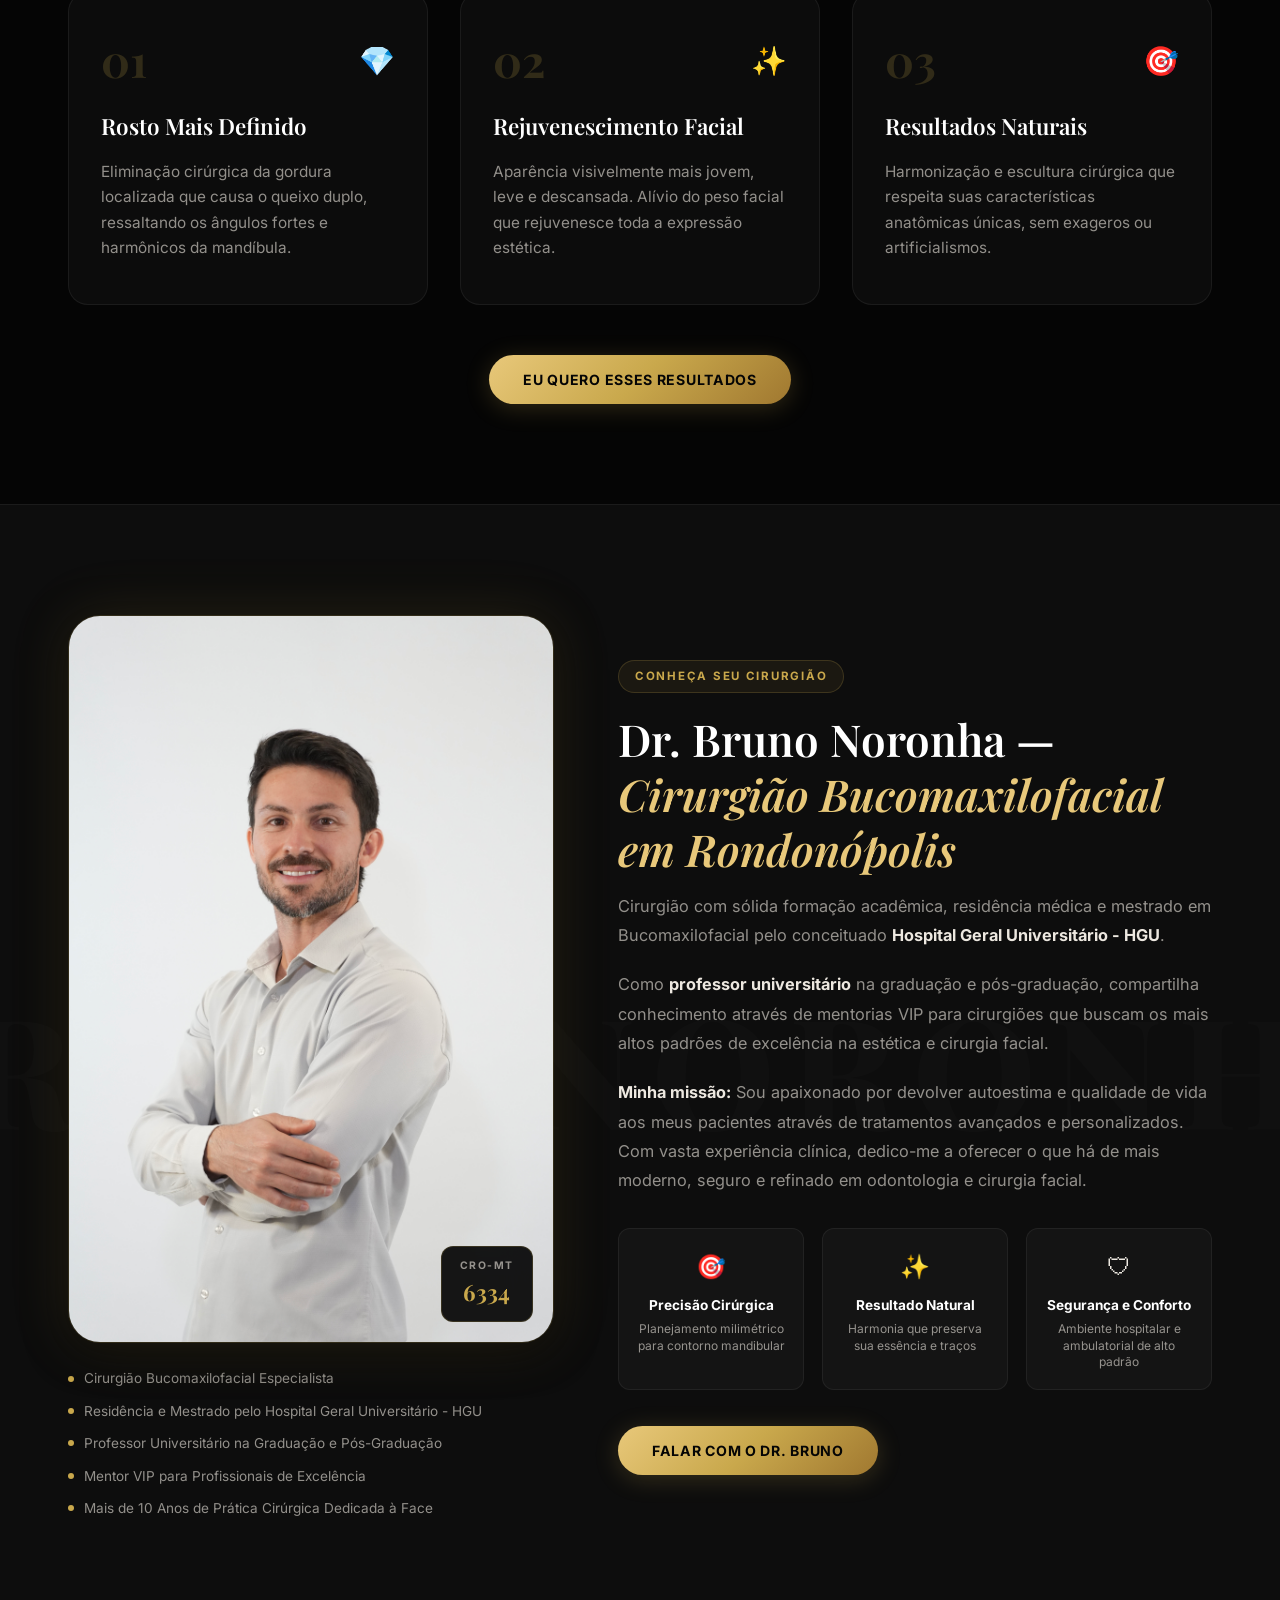
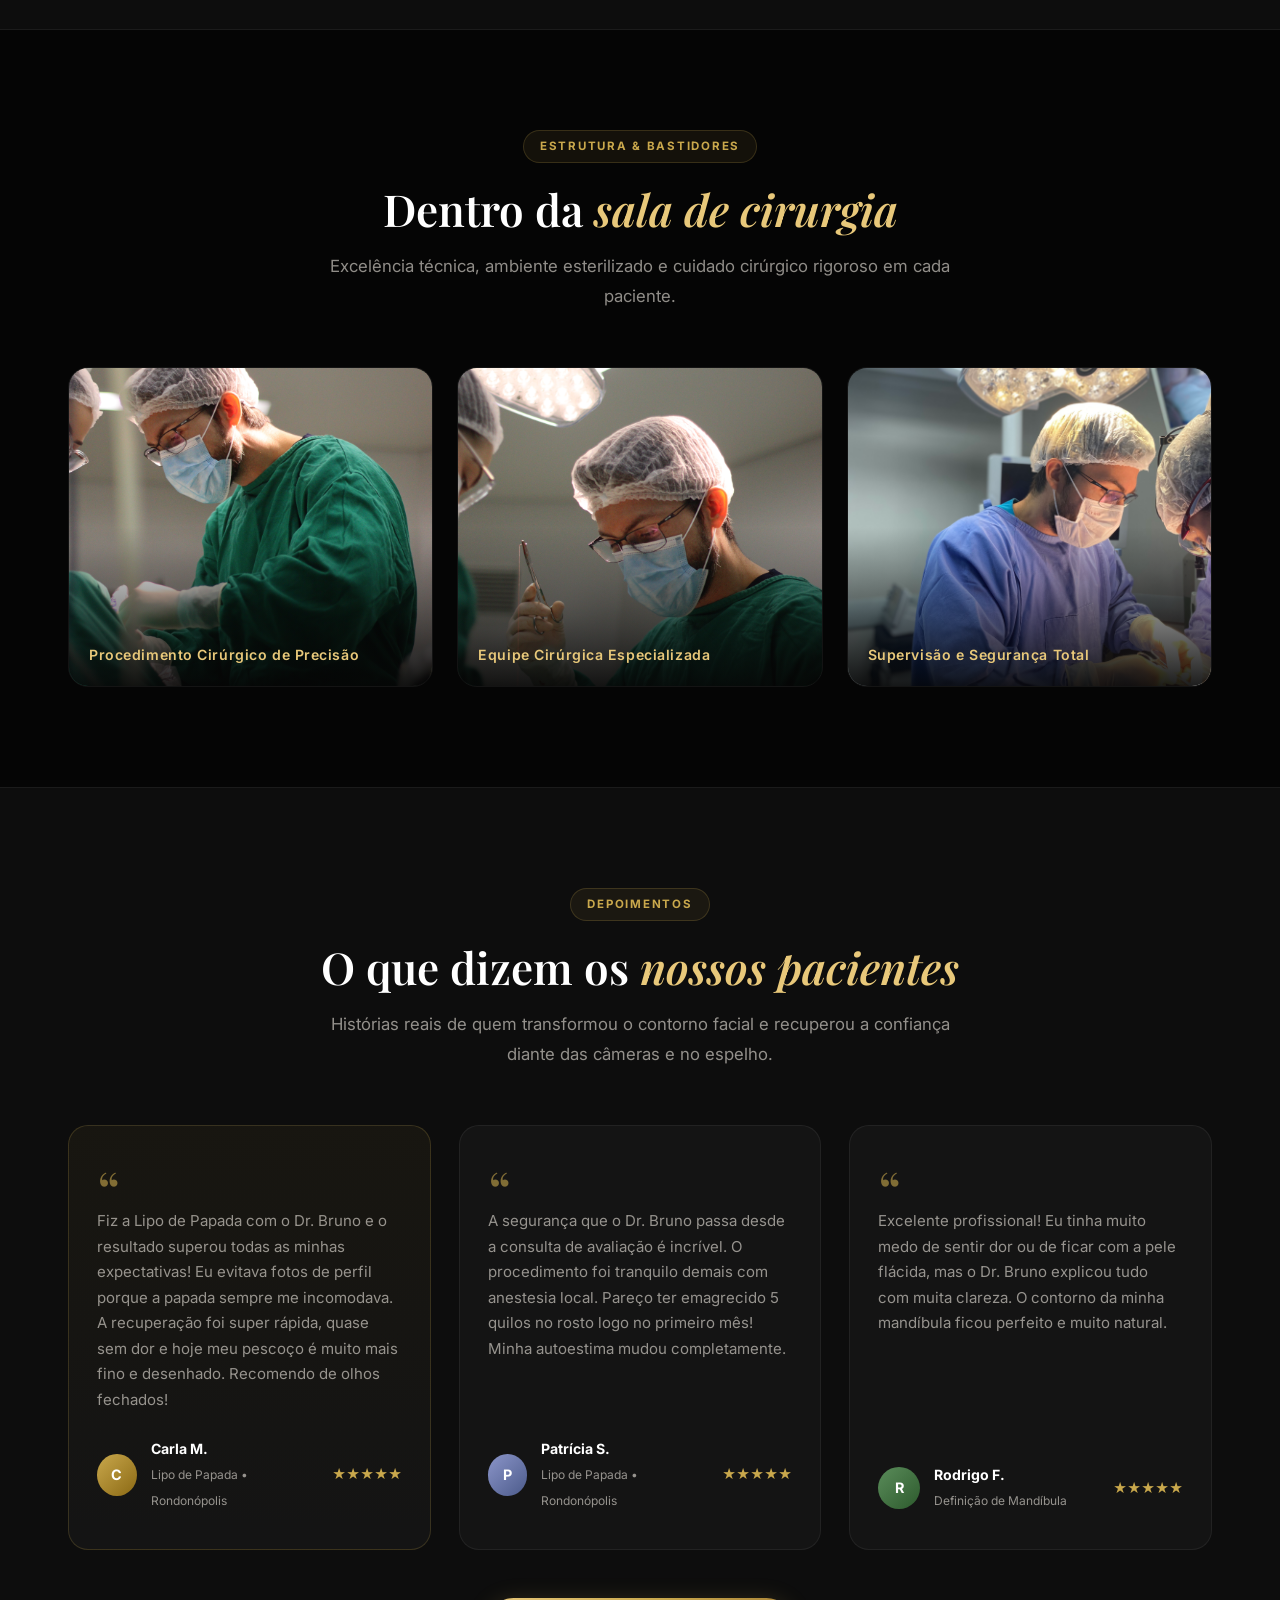
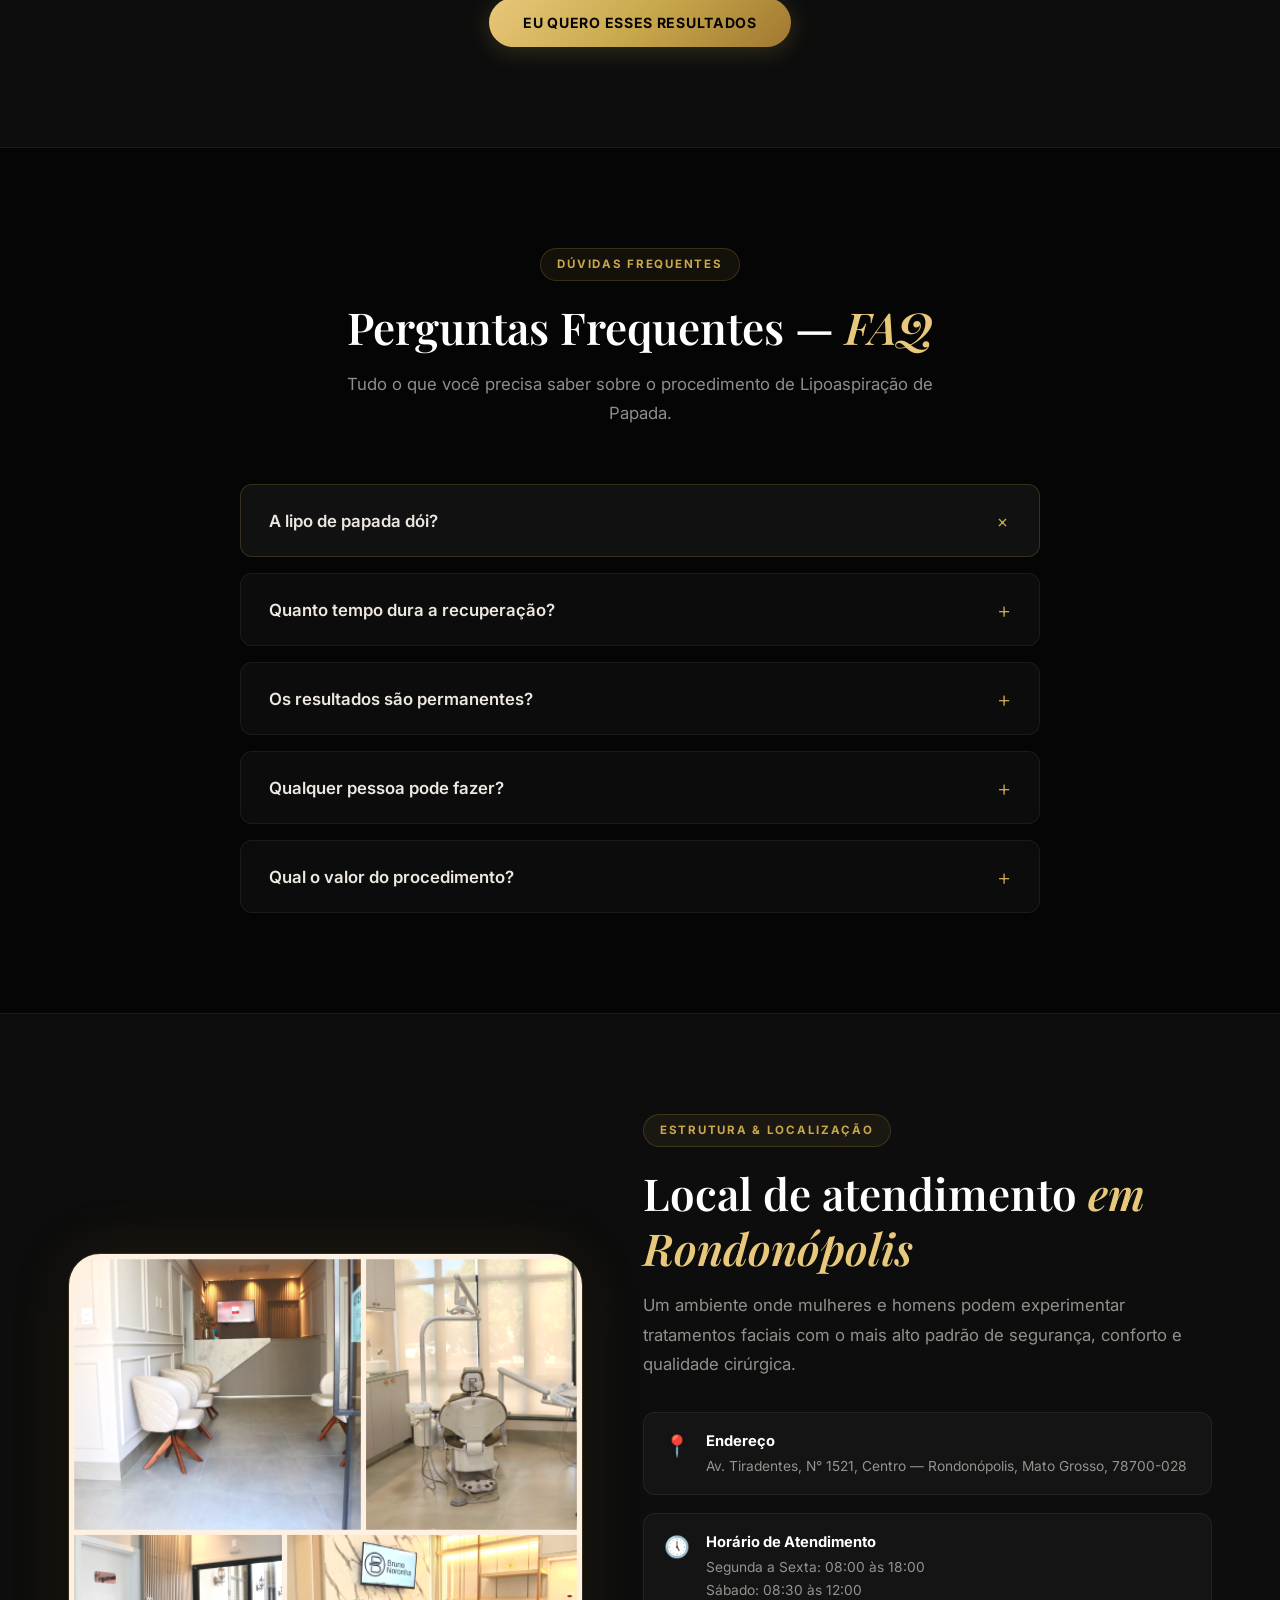
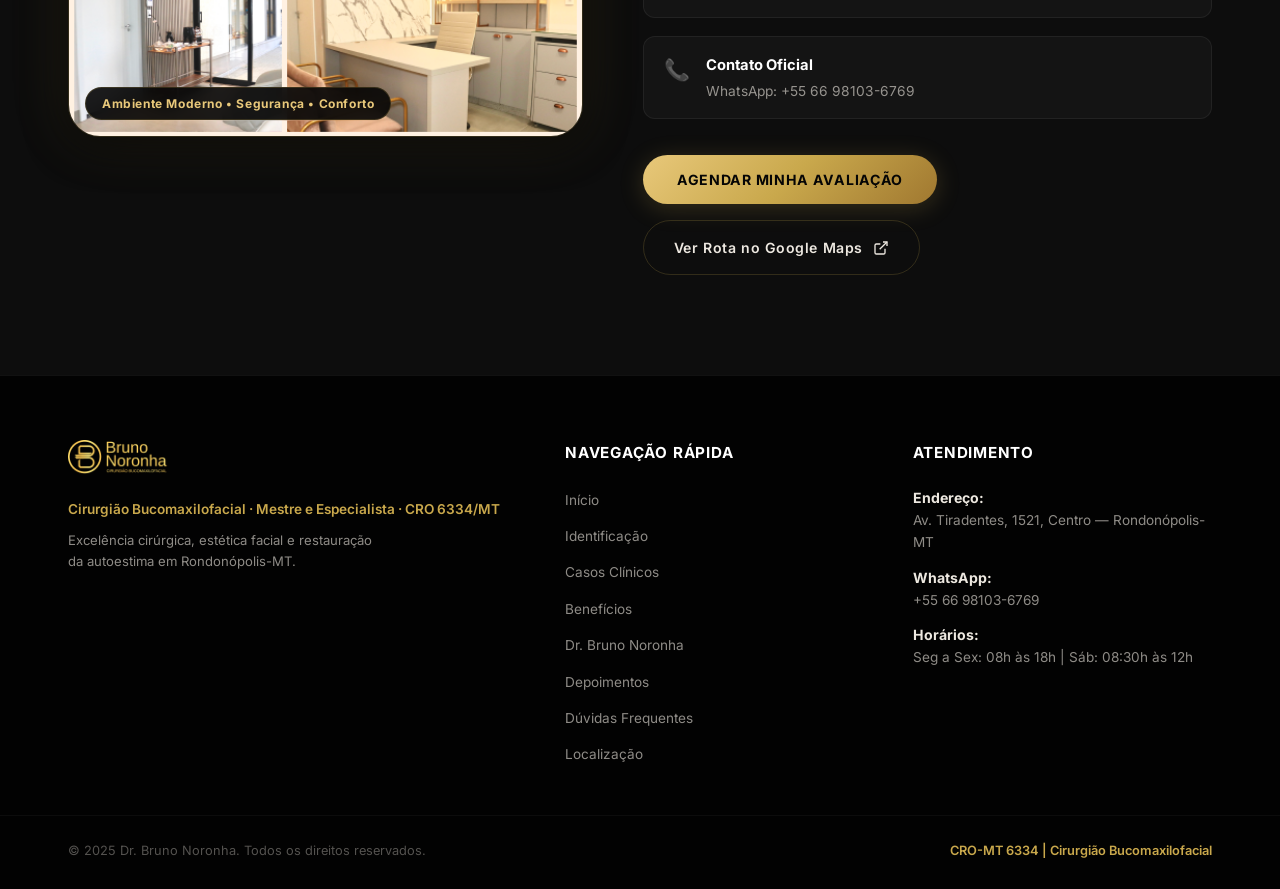
==== commit cf585775: "fix: simplificar carrossel de resultados para exibir apenas as imagens - Removida estrutura complexa" ====
--- a/index.html
+++ b/index.html
@@ -221,40 +221,13 @@
       <button class="carousel-prev" aria-label="Anterior">&#9664;</button>
       <div class="case-carousel">
         <div class="carousel-slide">
-          <div class="case-card fade-in">
-            <div class="case-image-wrap">
-              <img src="images/Group 4.png" alt="Transformação Caso Clínico 1 - Antes e Depois Lipo de Papada Dr. Bruno Noronha" loading="lazy">
-              <span class="case-tag">Caso Real</span>
-            </div>
-            <div class="case-info">
-              <h4 class="case-heading">Definição Mandibular e Eliminação de Queixo Duplo</h4>
-              <p class="case-subtext">Perfil lateral esculpido e rejuvenescimento imediato da linha mandibular.</p>
-            </div>
-          </div>
+          <img src="images/Group 4.png" alt="Antes e Depois - Caso 1: Definição Mandibular" class="carousel-img">
         </div>
         <div class="carousel-slide">
-          <div class="case-card fade-in">
-            <div class="case-image-wrap">
-              <img src="images/Group 47.png" alt="Transformação Caso Clínico 2 - Antes e Depois Lipo de Papada Dr. Bruno Noronha" loading="lazy">
-              <span class="case-tag">Caso Real</span>
-            </div>
-            <div class="case-info">
-              <h4 class="case-heading">Emagrecimento Facial e Contorno Harmônico</h4>
-              <p class="case-subtext">Remoção da gordura localizada com sustentação e firmeza dos tecidos.</p>
-            </div>
-          </div>
+          <img src="images/Group 47.png" alt="Antes e Depois - Caso 2: Emagrecimento Facial" class="carousel-img">
         </div>
         <div class="carousel-slide">
-          <div class="case-card fade-in">
-            <div class="case-image-wrap">
-              <img src="images/Group 6.png" alt="Transformação Caso Clínico 3 - Antes e Depois Lipo de Papada Dr. Bruno Noronha" loading="lazy">
-              <span class="case-tag">Caso Real</span>
-            </div>
-            <div class="case-info">
-              <h4 class="case-heading">Pescoço Fino e Ângulos Bem Marcados</h4>
-              <p class="case-subtext">Eliminação do aspecto pesado e retorno da elegância e postura facial.</p>
-            </div>
-          </div>
+          <img src="images/Group 6.png" alt="Antes e Depois - Caso 3: Pescoço Fino" class="carousel-img">
         </div>
       </div>
       <button class="carousel-next" aria-label="Próximo">&#9654;</button>
--- a/style.css
+++ b/style.css
@@ -1827,6 +1827,20 @@
   min-width: 0;
 }
 
+.carousel-img {
+  width: 100%;
+  display: block;
+  border-radius: var(--radius-lg);
+  border: 1px solid var(--border);
+  box-shadow: var(--shadow-card);
+  transition: transform 0.4s ease;
+}
+
+.carousel-img:hover {
+  transform: scale(1.02);
+  box-shadow: var(--shadow-card), var(--shadow-gold);
+}
+
 .carousel-prev,
 .carousel-next {
   display: none;
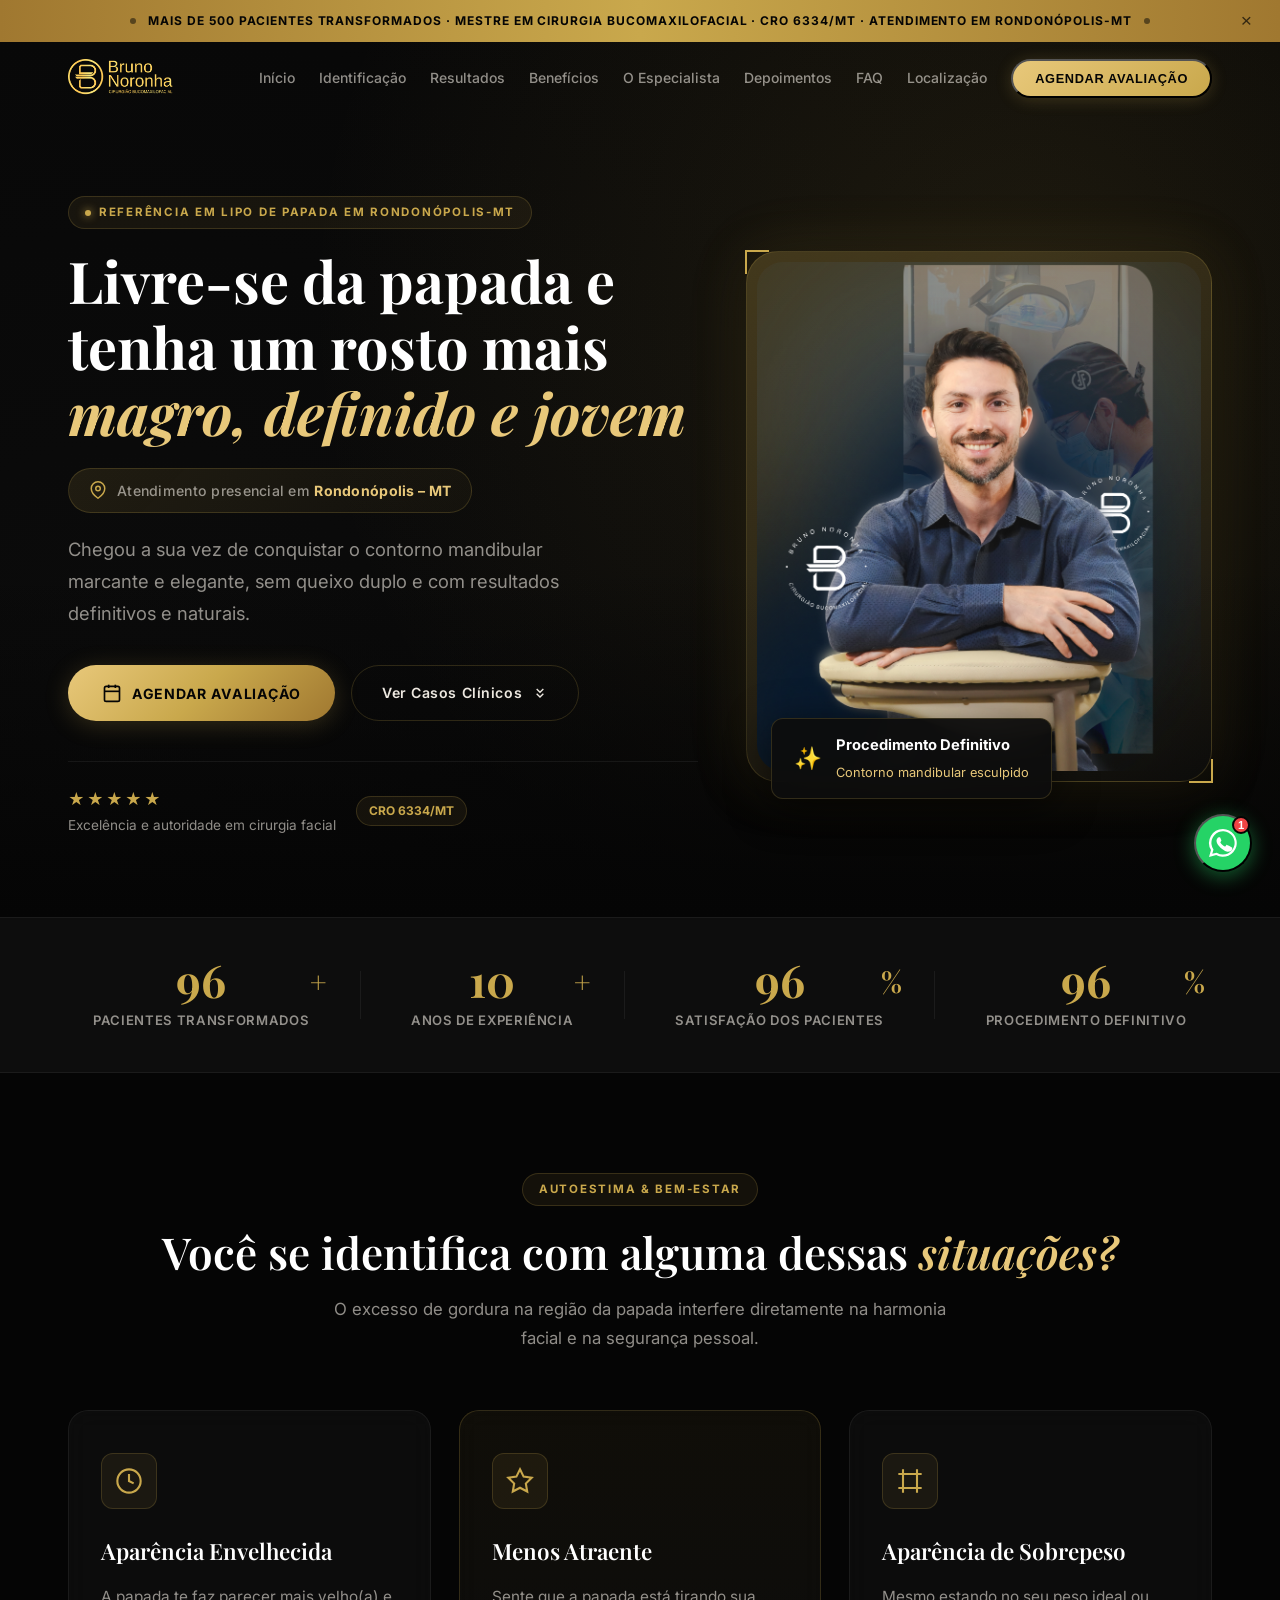
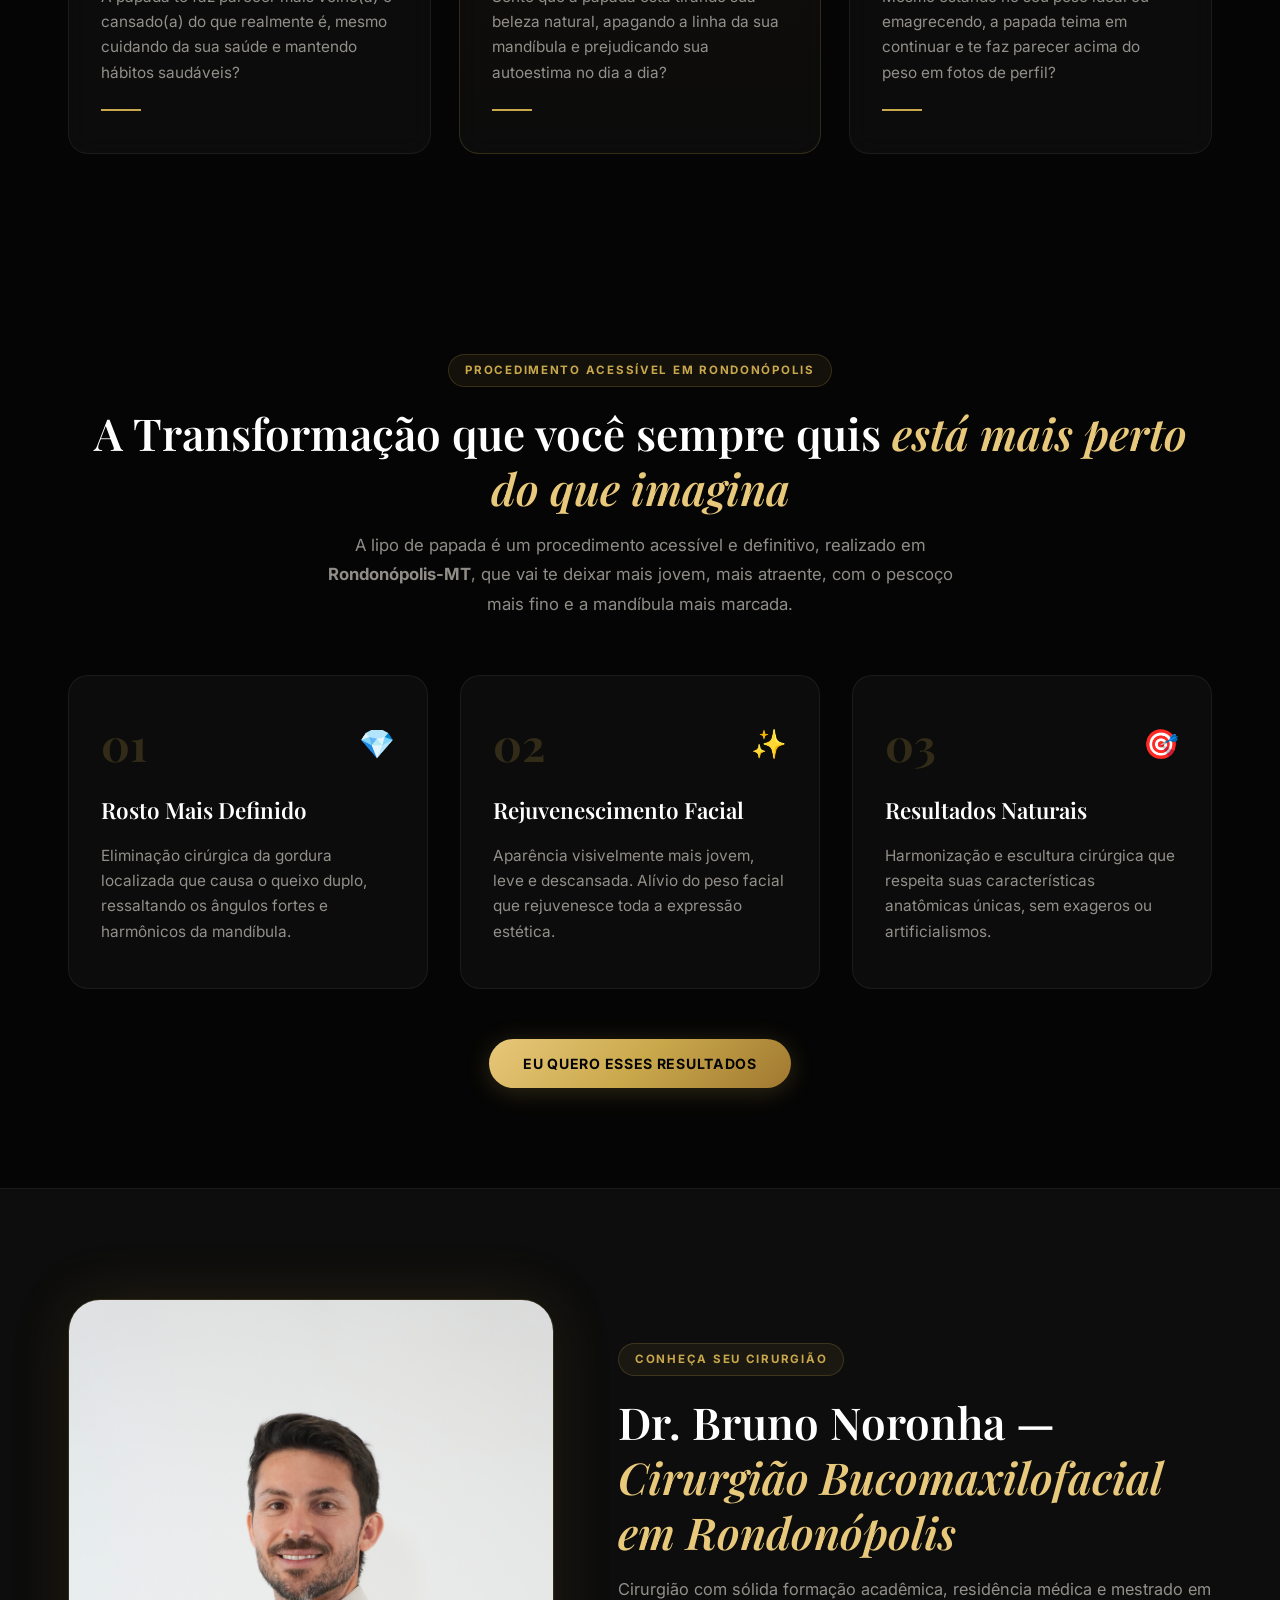
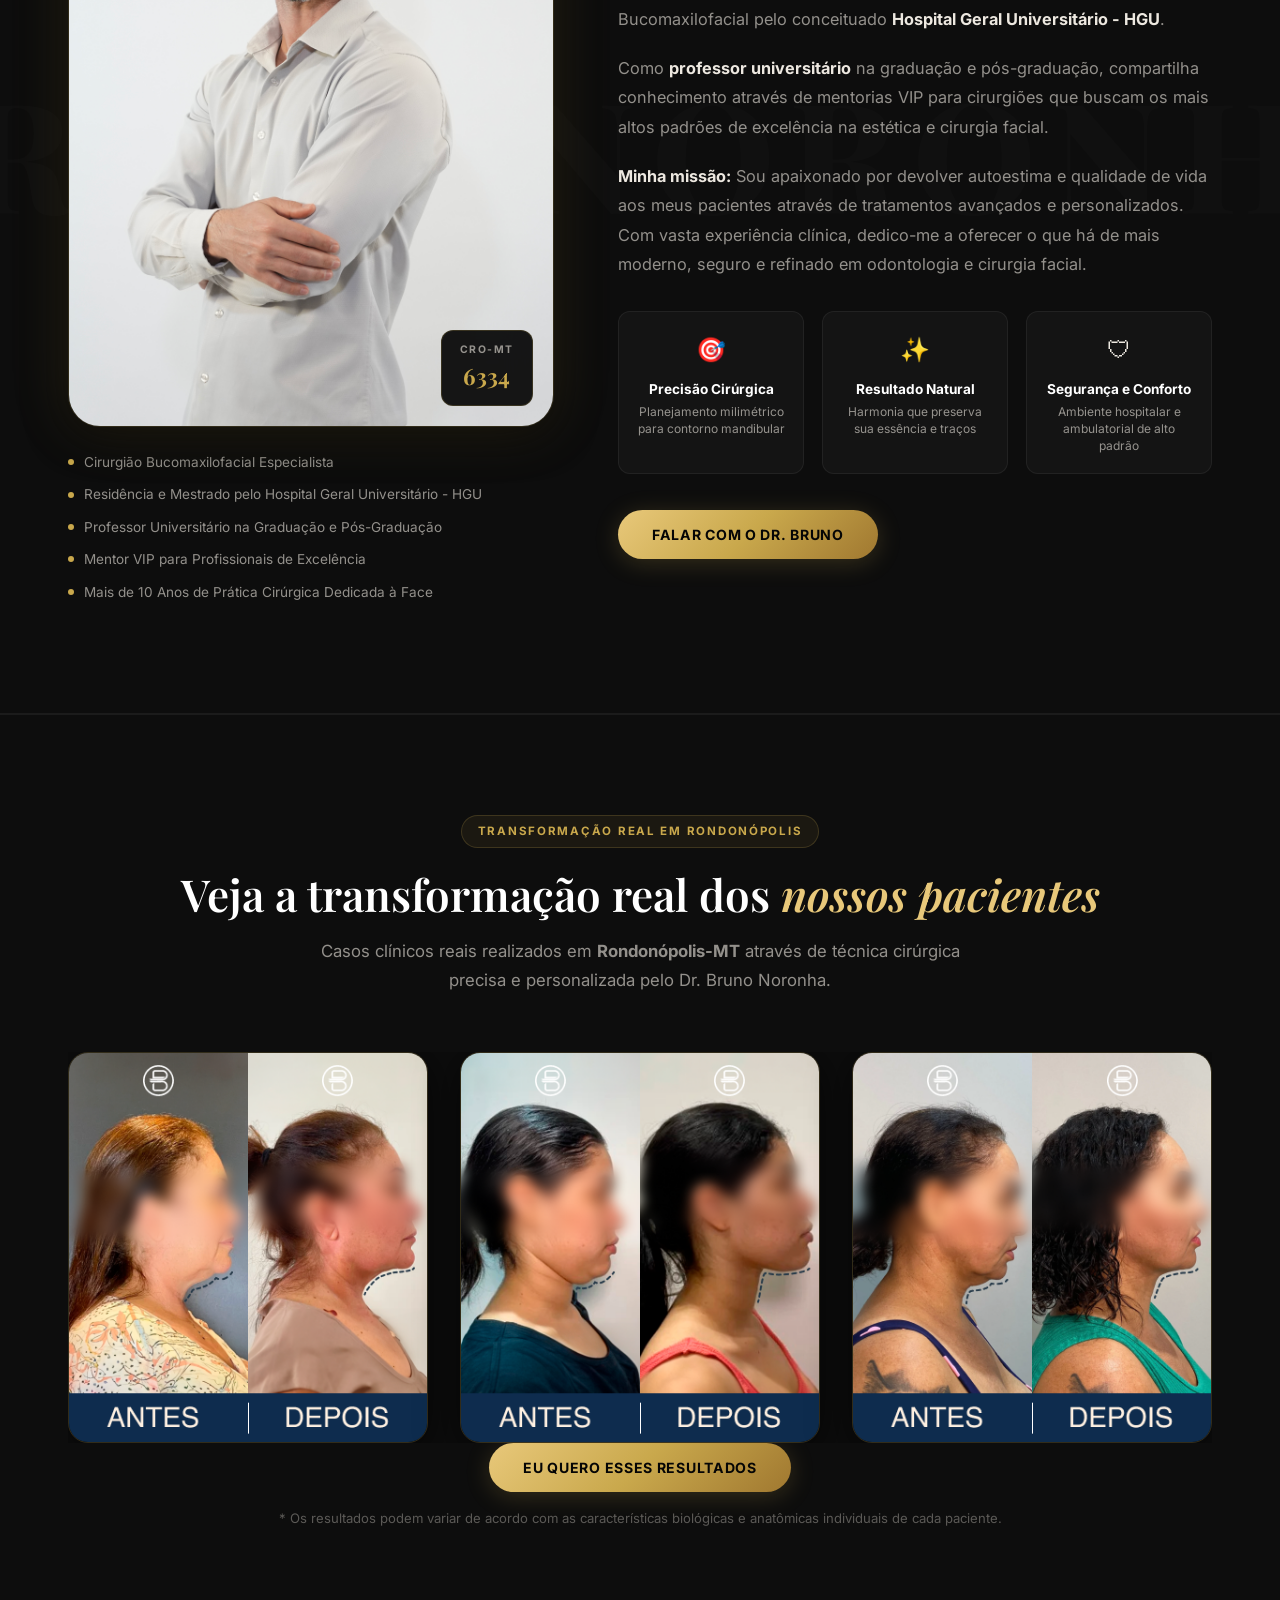
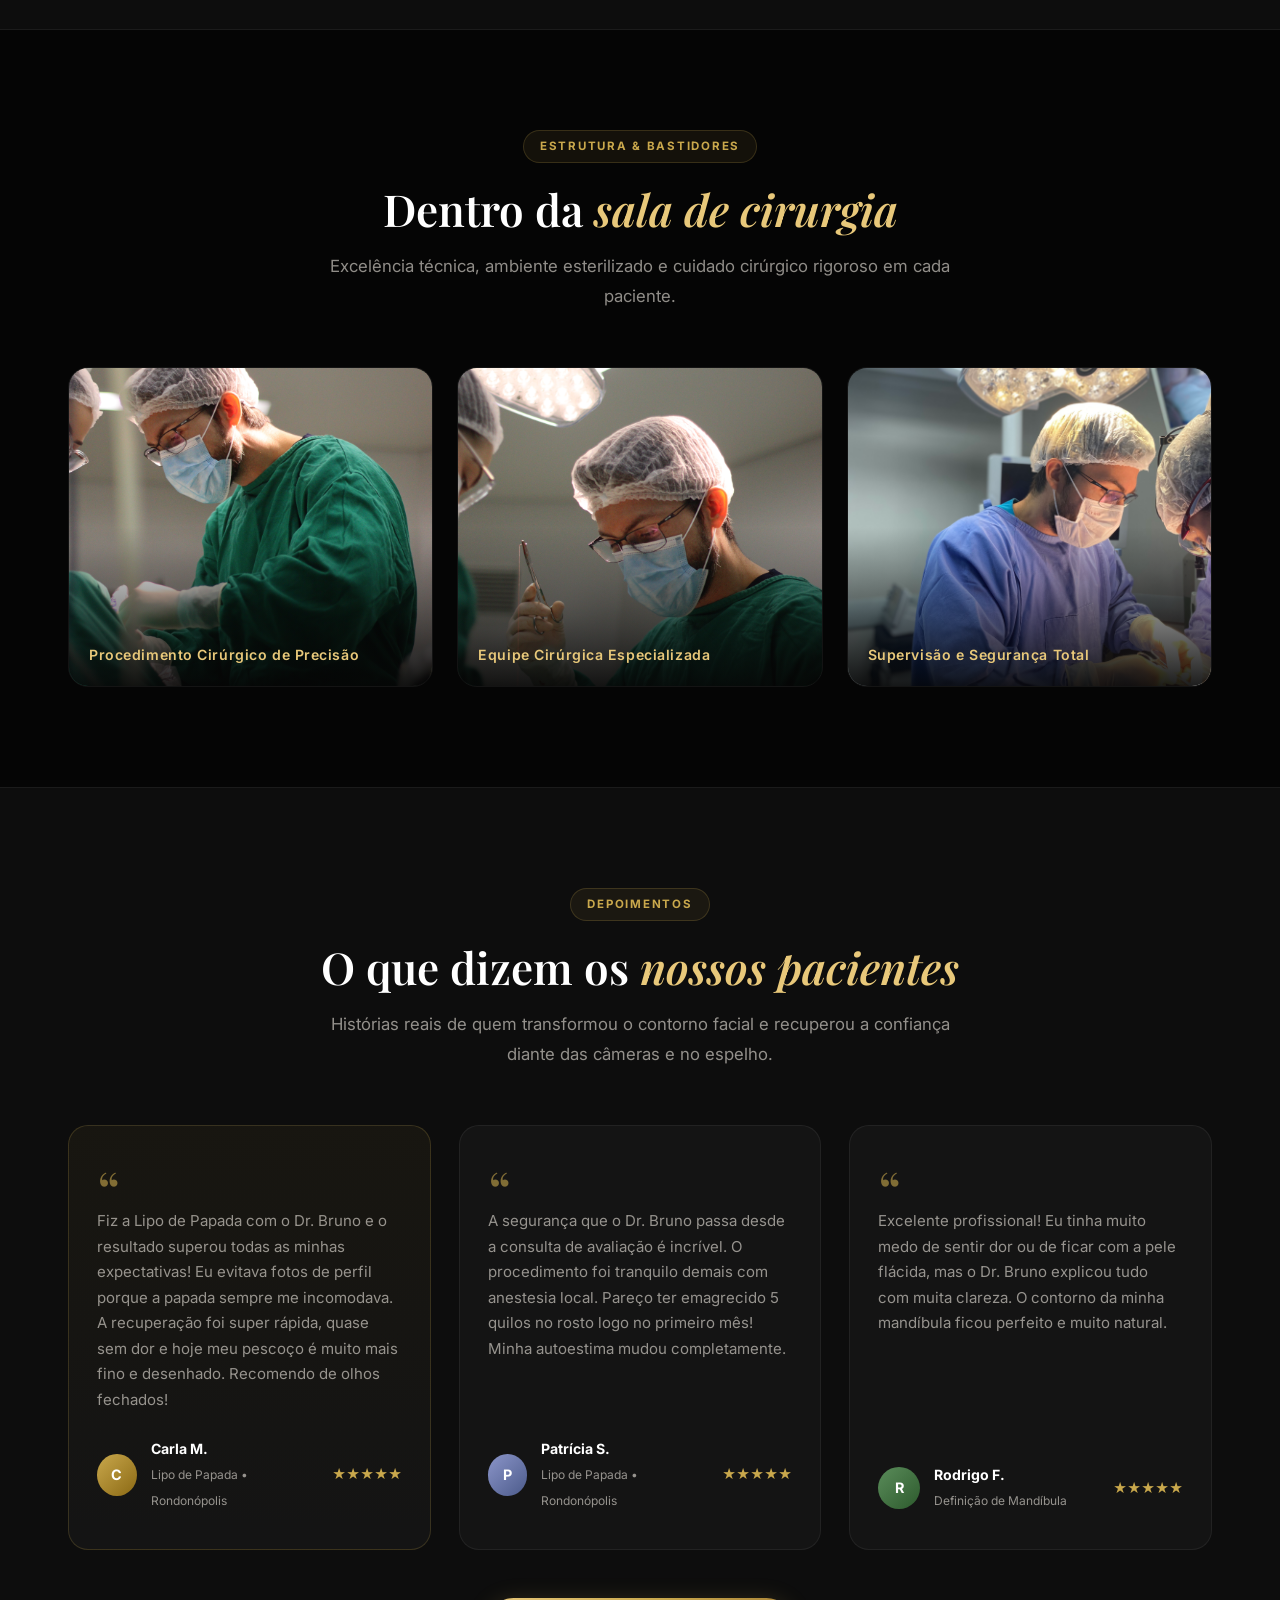
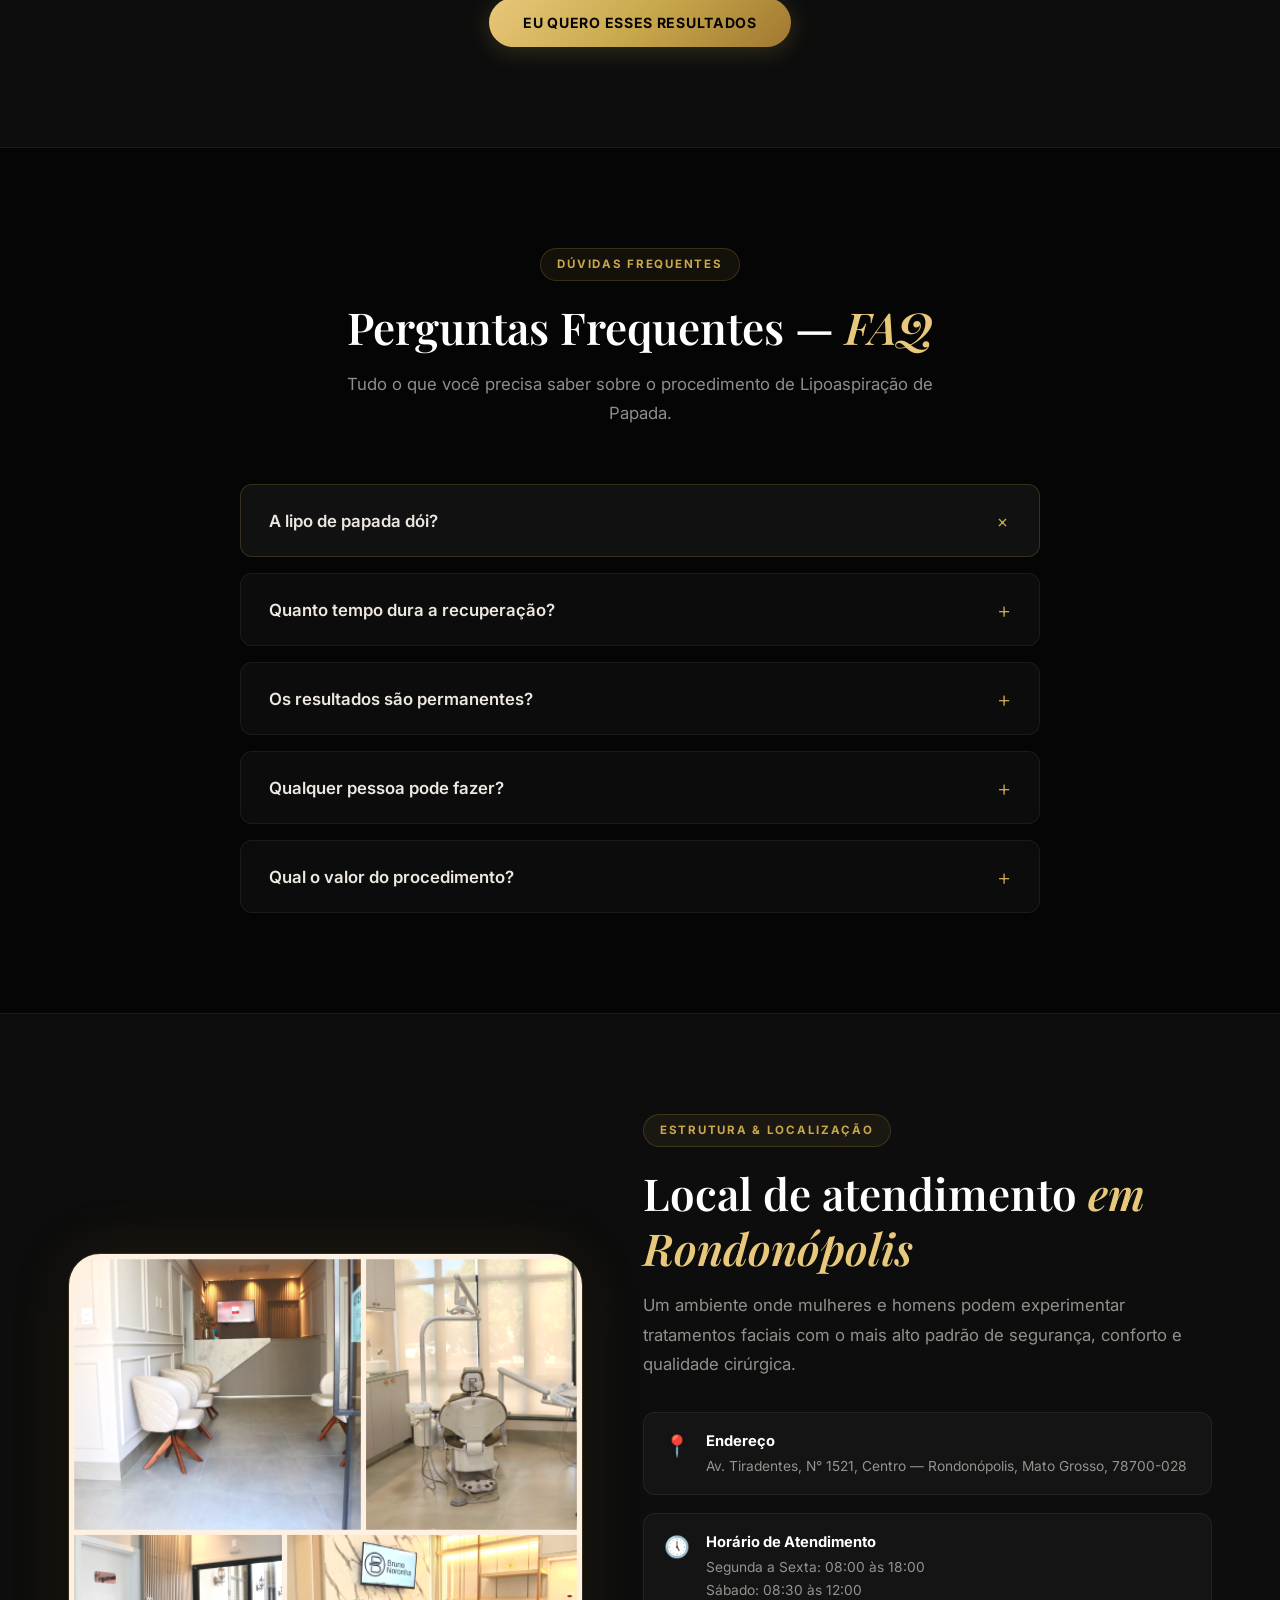
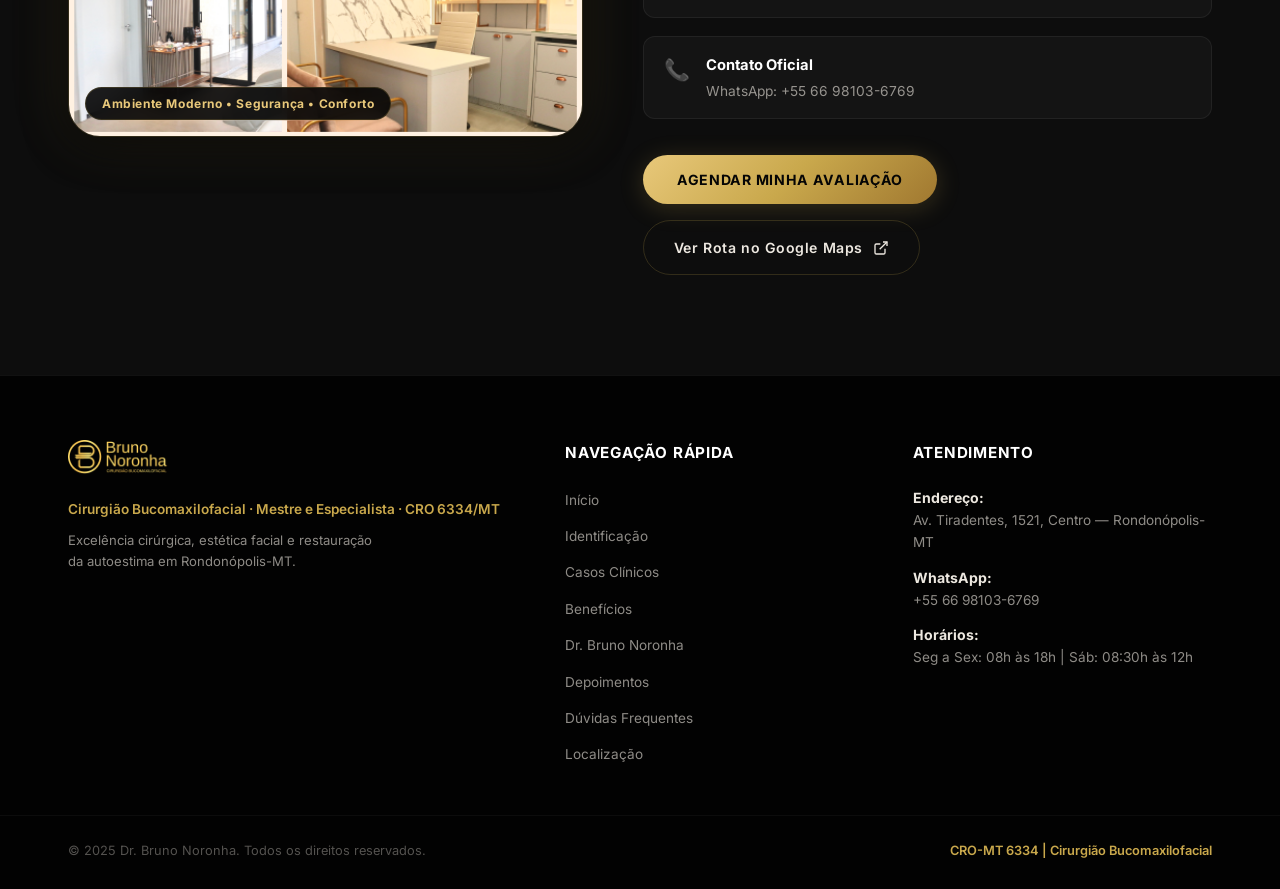
==== commit 7e2f1730: "fix(ui): corrigir corte de imagem no carrossel mobile e reordenar seções - Removido padding interno " ====
--- a/index.html
+++ b/index.html
@@ -207,46 +207,6 @@
     </div>
   </section>
 
-  <!-- RESULTADOS / ANTES E DEPOIS -->
-  <section id="resultados" class="results-gallery-section">
-  <div class="container">
-    <div class="section-header">
-      <div class="section-eyebrow">Transformação Real em Rondonópolis</div>
-      <h2 class="section-title">Veja a transformação real dos <em>nossos pacientes</em></h2>
-      <p class="section-sub">Casos clínicos reais realizados em <strong>Rondonópolis-MT</strong> através de técnica cirúrgica precisa e personalizada pelo Dr. Bruno Noronha.</p>
-    </div>
-
-    <!-- Mobile Carousel for Cases -->
-    <div class="case-carousel-wrapper">
-      <button class="carousel-prev" aria-label="Anterior">&#9664;</button>
-      <div class="case-carousel">
-        <div class="carousel-slide">
-          <img src="images/Group 4.png" alt="Antes e Depois - Caso 1: Definição Mandibular" class="carousel-img">
-        </div>
-        <div class="carousel-slide">
-          <img src="images/Group 47.png" alt="Antes e Depois - Caso 2: Emagrecimento Facial" class="carousel-img">
-        </div>
-        <div class="carousel-slide">
-          <img src="images/Group 6.png" alt="Antes e Depois - Caso 3: Pescoço Fino" class="carousel-img">
-        </div>
-      </div>
-      <button class="carousel-next" aria-label="Próximo">&#9654;</button>
-      <div class="carousel-dots">
-        <button class="carousel-dot active" data-slide="0" aria-label="Slide 1"></button>
-        <button class="carousel-dot" data-slide="1" aria-label="Slide 2"></button>
-        <button class="carousel-dot" data-slide="2" aria-label="Slide 3"></button>
-      </div>
-    </div>
-
-    <div class="results-cta-wrapper text-center">
-      <button type="button" class="btn-primary open-lead-modal" id="cta-results">
-        <span>EU QUERO ESSES RESULTADOS</span>
-      </button>
-      <p class="results-disclaimer">* Os resultados podem variar de acordo com as características biológicas e anatômicas individuais de cada paciente.</p>
-    </div>
-  </div>
-</section>
-
   <!-- BENEFÍCIOS / PILARES DA TRANSFORMAÇÃO -->
   <section id="beneficios" class="benefits-section">
     <div class="container">
@@ -358,6 +318,46 @@
     </div>
   </section>
 
+  <!-- RESULTADOS / ANTES E DEPOIS -->
+  <section id="resultados" class="results-gallery-section">
+  <div class="container">
+    <div class="section-header">
+      <div class="section-eyebrow">Transformação Real em Rondonópolis</div>
+      <h2 class="section-title">Veja a transformação real dos <em>nossos pacientes</em></h2>
+      <p class="section-sub">Casos clínicos reais realizados em <strong>Rondonópolis-MT</strong> através de técnica cirúrgica precisa e personalizada pelo Dr. Bruno Noronha.</p>
+    </div>
+
+    <!-- Mobile Carousel for Cases -->
+    <div class="case-carousel-wrapper">
+      <button class="carousel-prev" aria-label="Anterior">&#9664;</button>
+      <div class="case-carousel">
+        <div class="carousel-slide">
+          <img src="images/Group 4.png" alt="Antes e Depois - Caso 1: Definição Mandibular" class="carousel-img">
+        </div>
+        <div class="carousel-slide">
+          <img src="images/Group 47.png" alt="Antes e Depois - Caso 2: Emagrecimento Facial" class="carousel-img">
+        </div>
+        <div class="carousel-slide">
+          <img src="images/Group 6.png" alt="Antes e Depois - Caso 3: Pescoço Fino" class="carousel-img">
+        </div>
+      </div>
+      <button class="carousel-next" aria-label="Próximo">&#9654;</button>
+      <div class="carousel-dots">
+        <button class="carousel-dot active" data-slide="0" aria-label="Slide 1"></button>
+        <button class="carousel-dot" data-slide="1" aria-label="Slide 2"></button>
+        <button class="carousel-dot" data-slide="2" aria-label="Slide 3"></button>
+      </div>
+    </div>
+
+    <div class="results-cta-wrapper text-center">
+      <button type="button" class="btn-primary open-lead-modal" id="cta-results">
+        <span>EU QUERO ESSES RESULTADOS</span>
+      </button>
+      <p class="results-disclaimer">* Os resultados podem variar de acordo com as características biológicas e anatômicas individuais de cada paciente.</p>
+    </div>
+  </div>
+</section>
+
   <!-- BASTIDORES / SALA DE CIRURGIA -->
   <section class="gallery-section">
     <div class="container">
--- a/style.css
+++ b/style.css
@@ -1860,9 +1860,9 @@
   }
 
   .carousel-slide {
-    min-width: 100%;
-    flex-shrink: 0;
-    padding: 0 4px;
+    flex: 0 0 100%;
+    width: 100%;
+    padding: 0;
   }
 
   .carousel-prev,
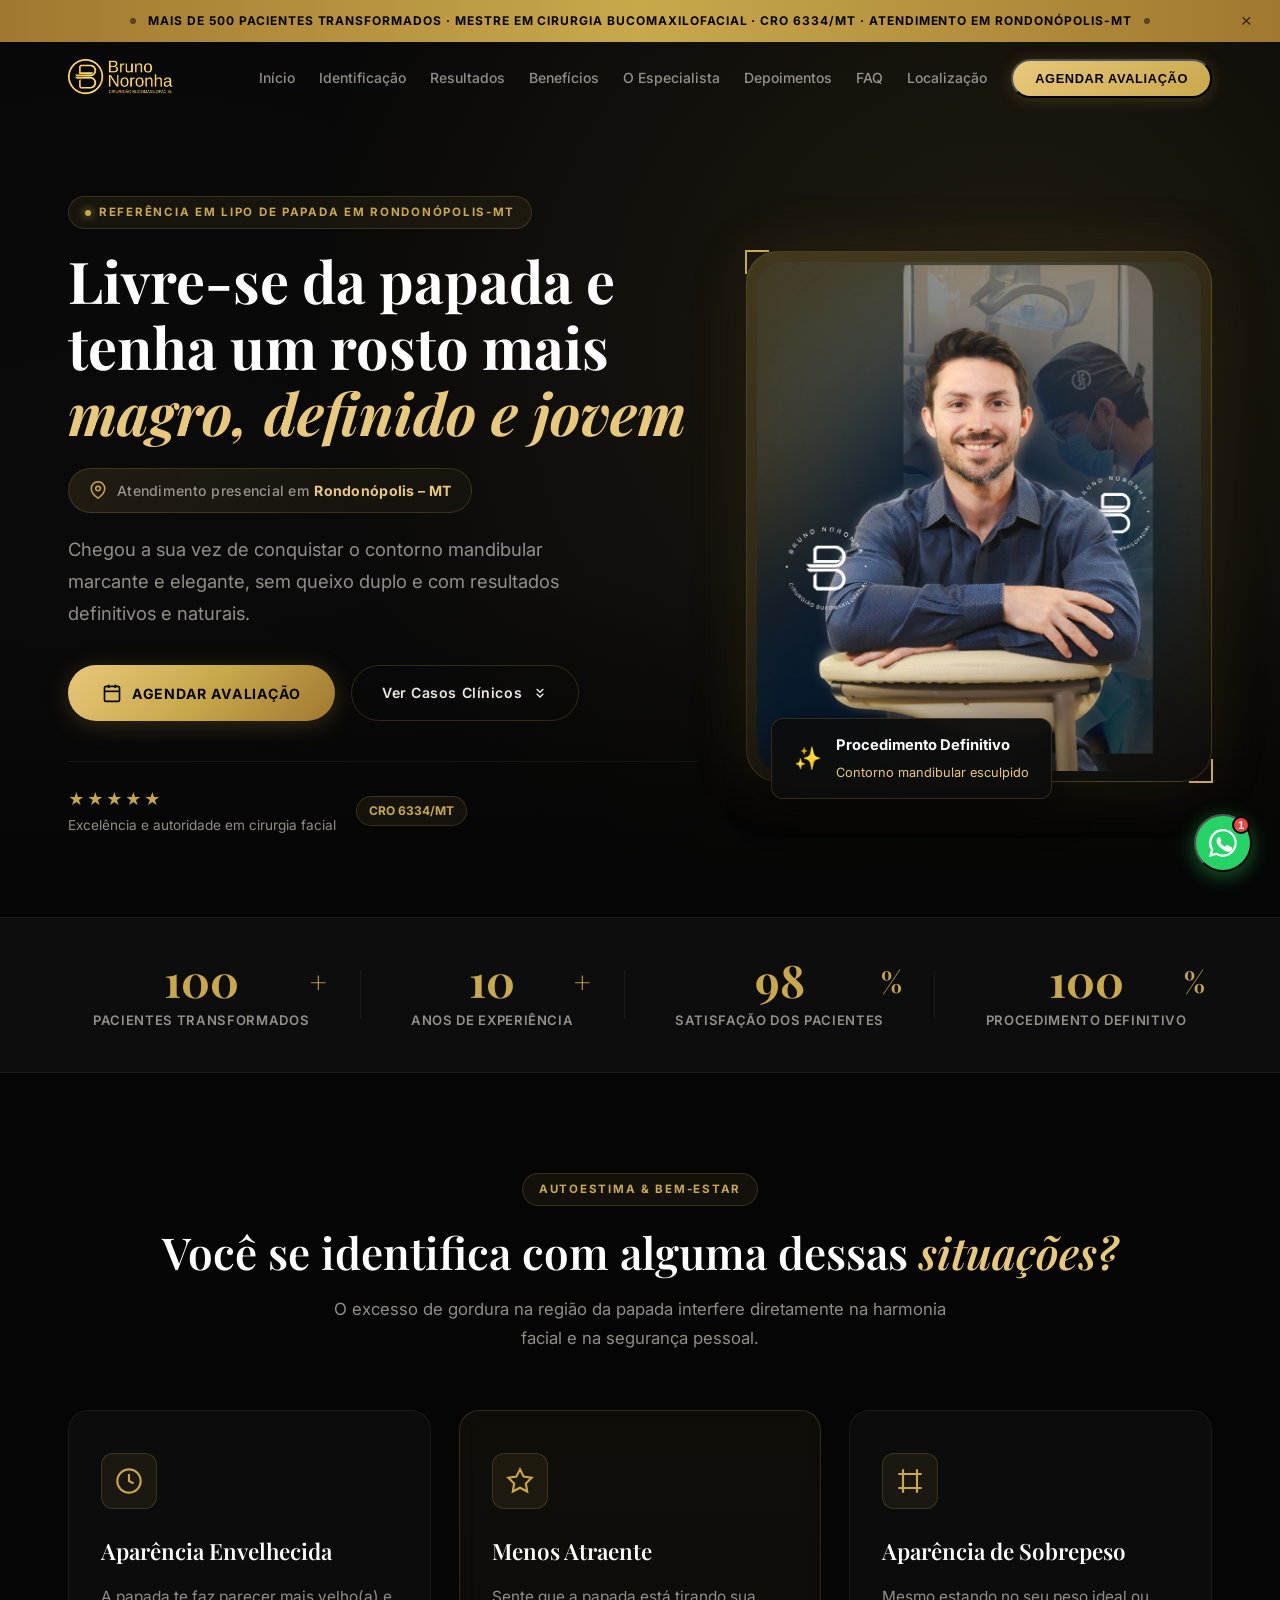
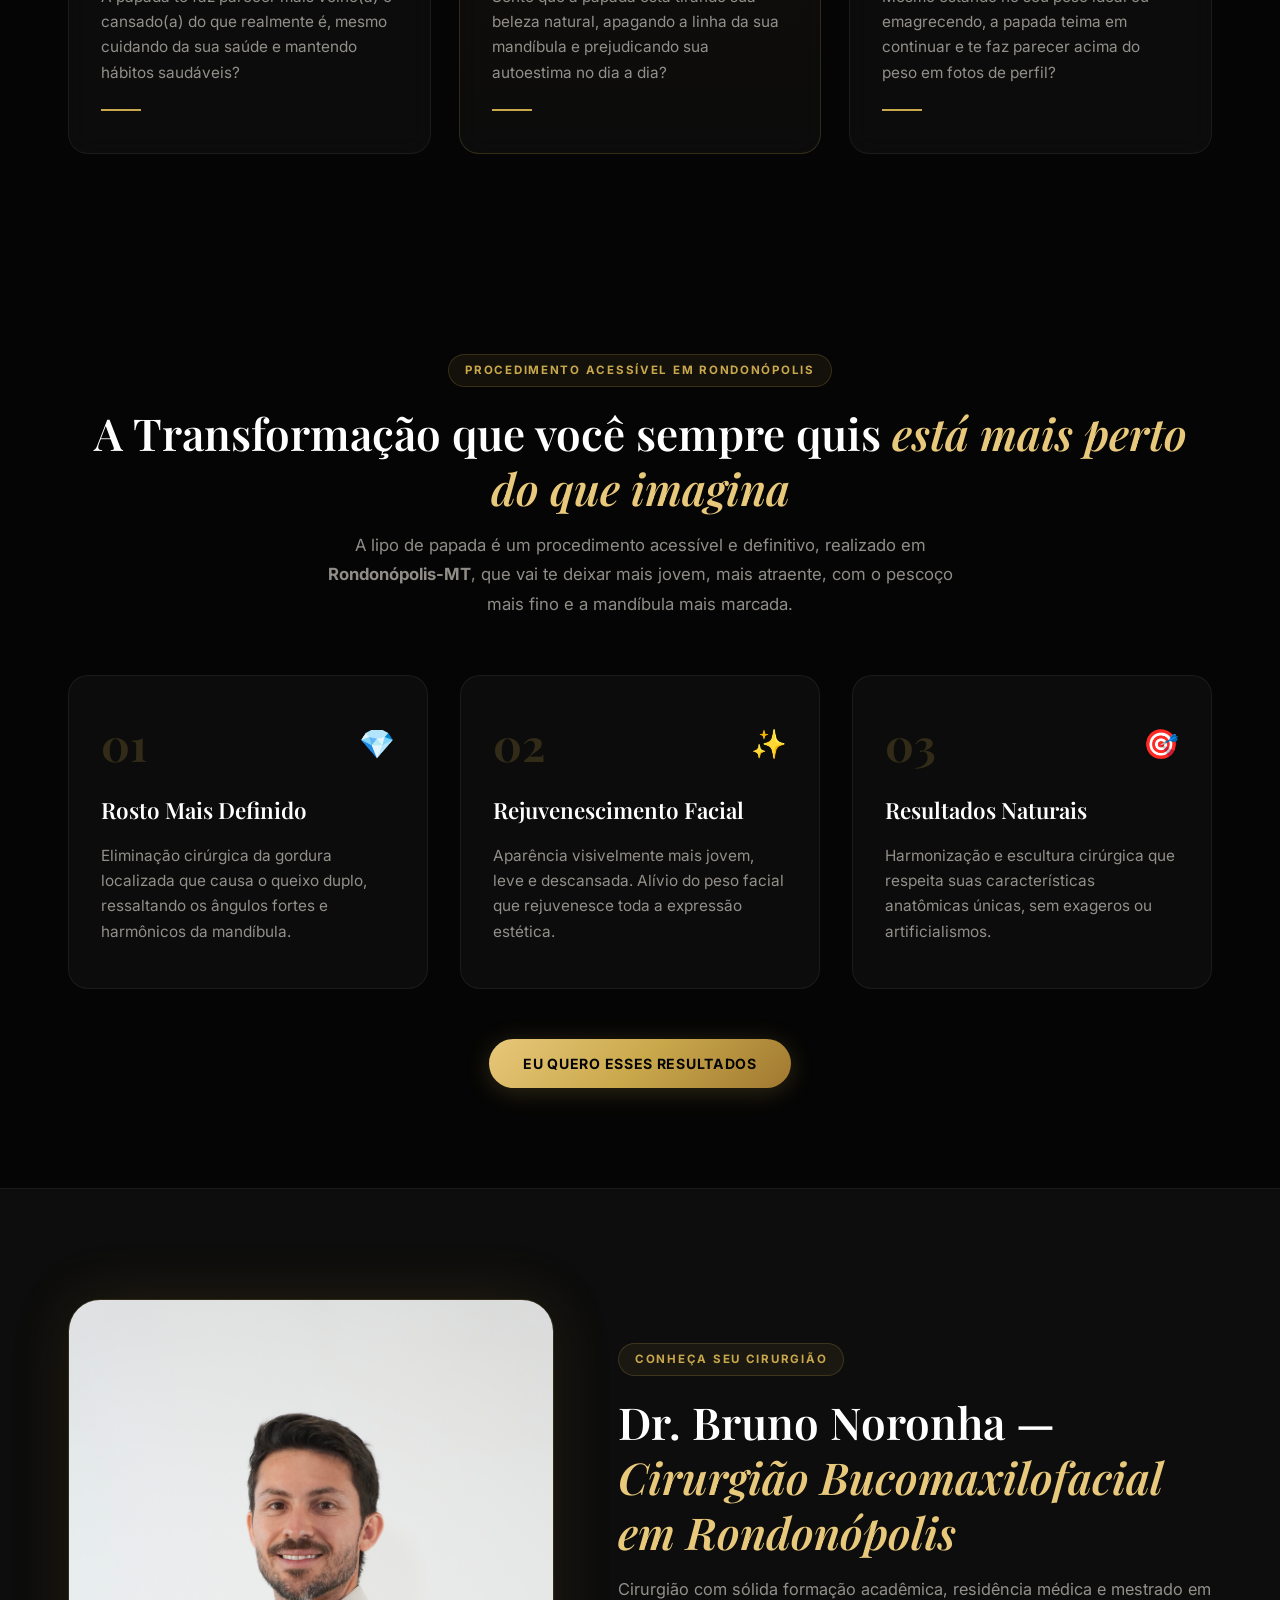
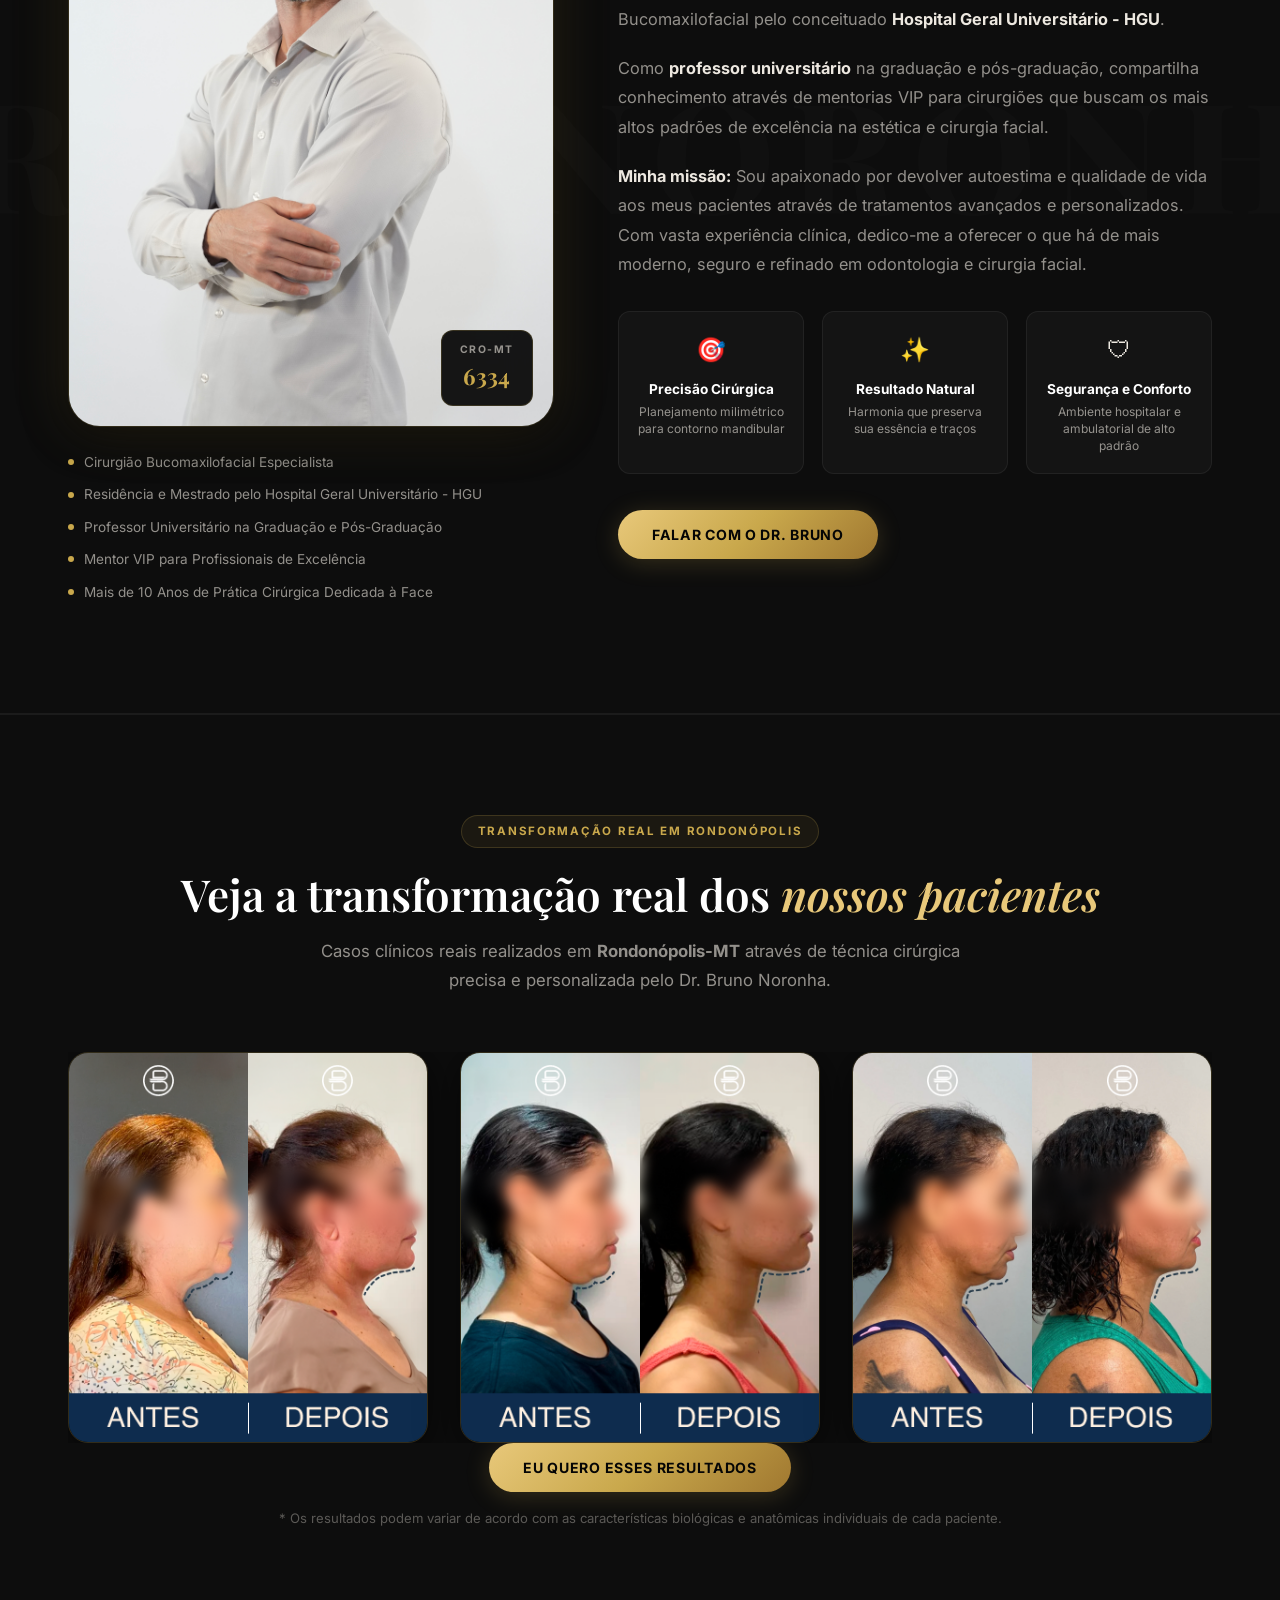
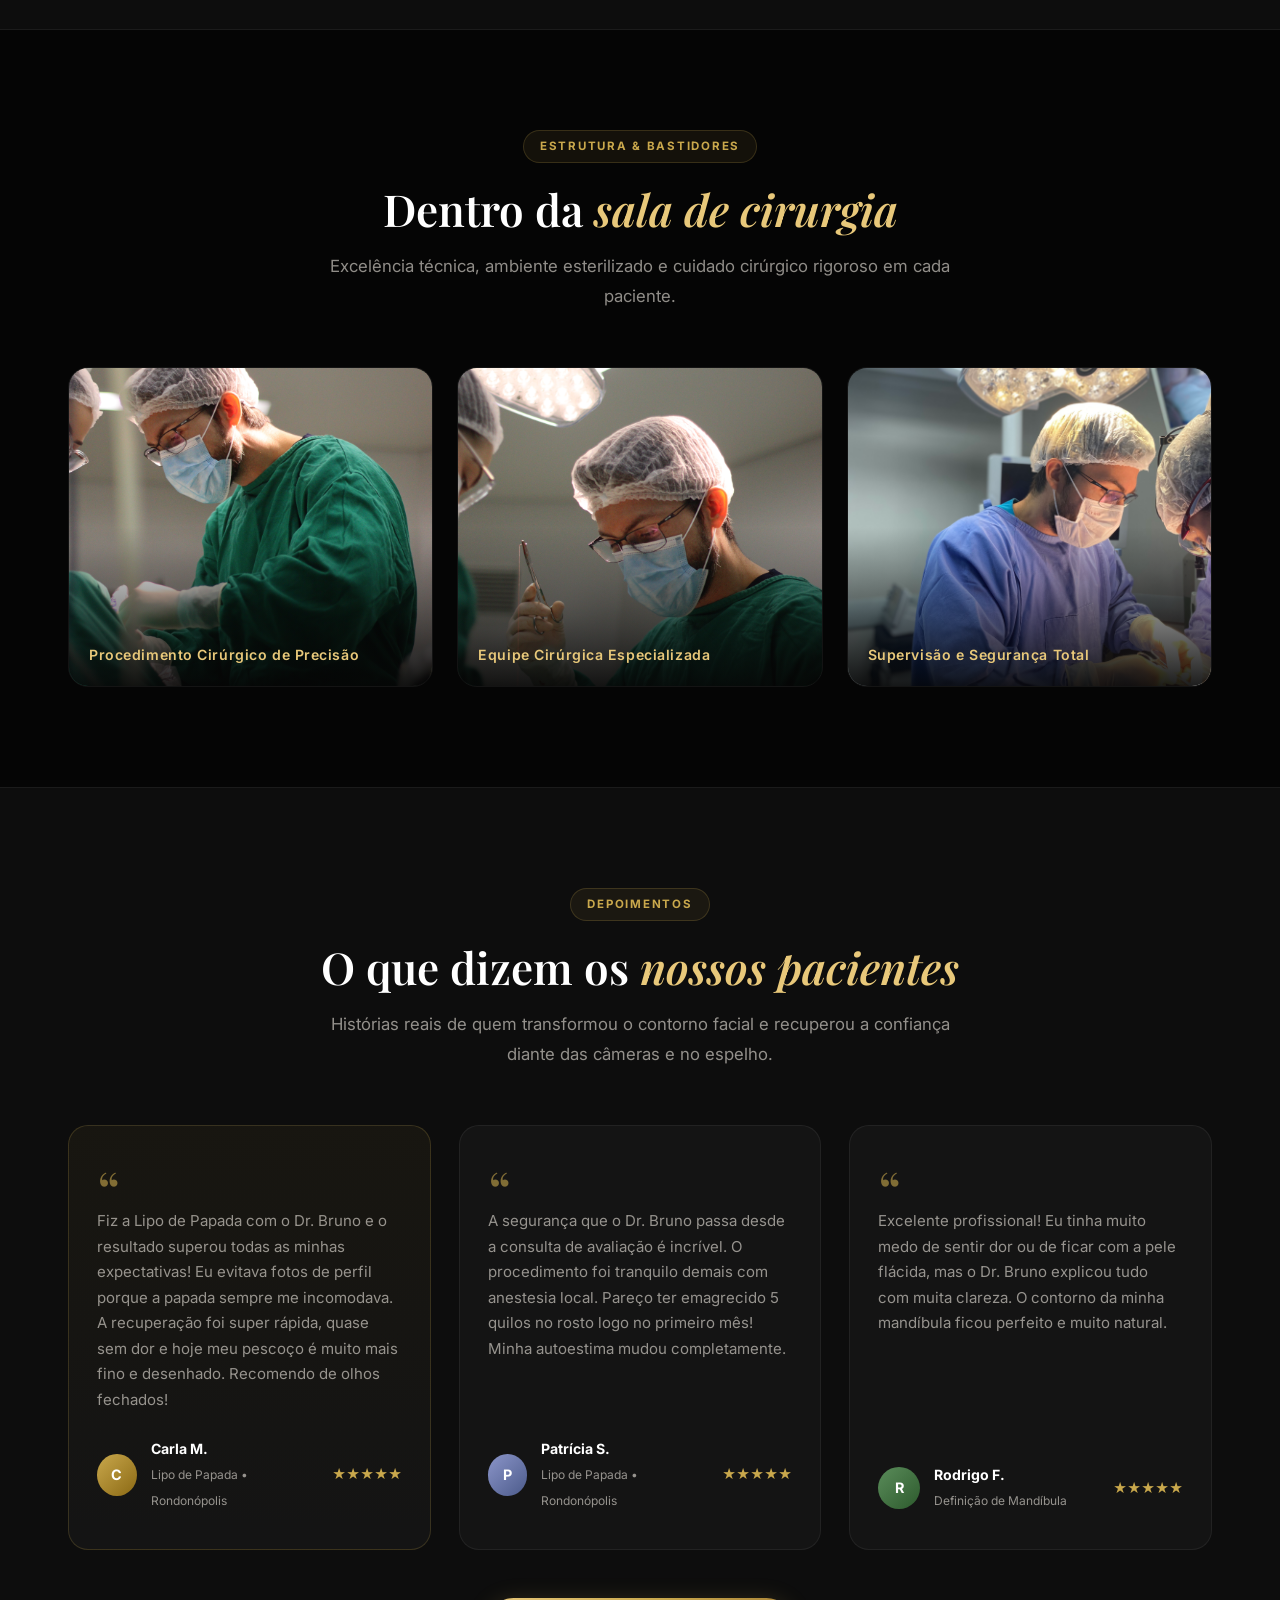
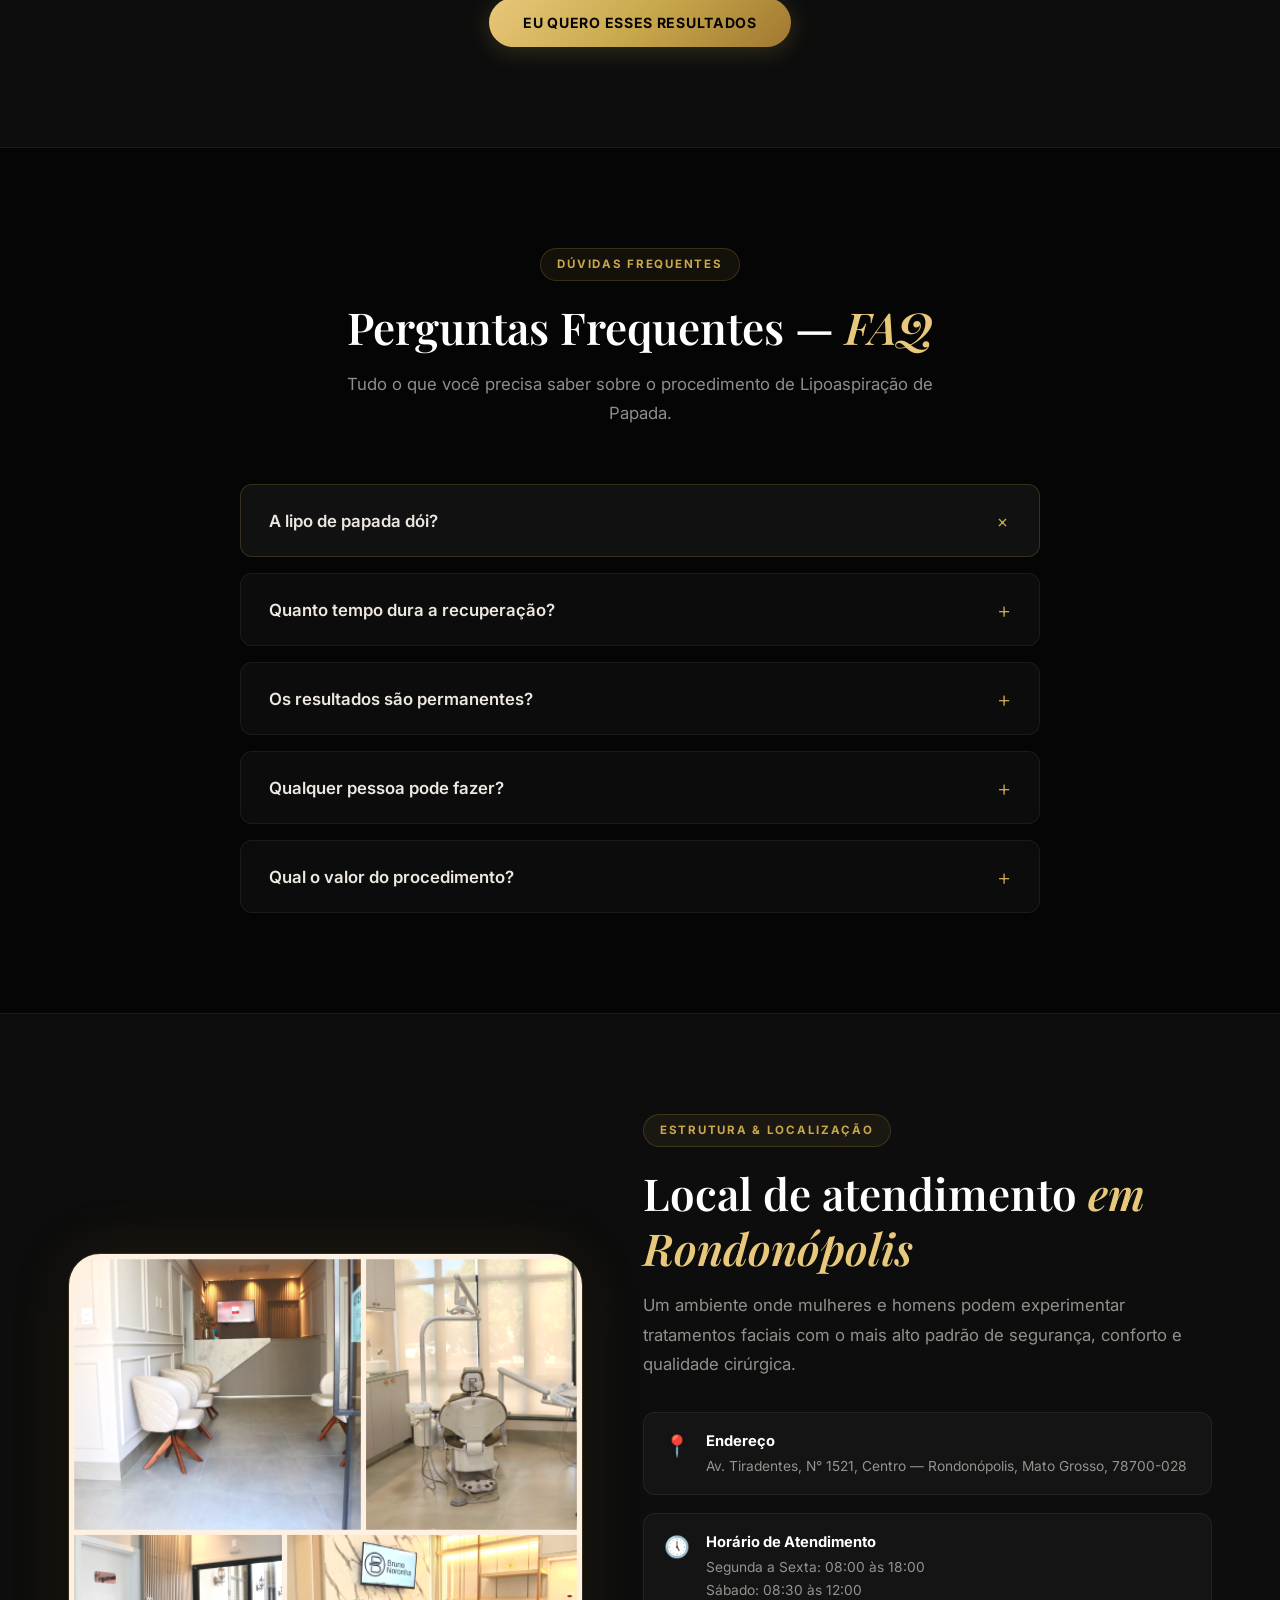
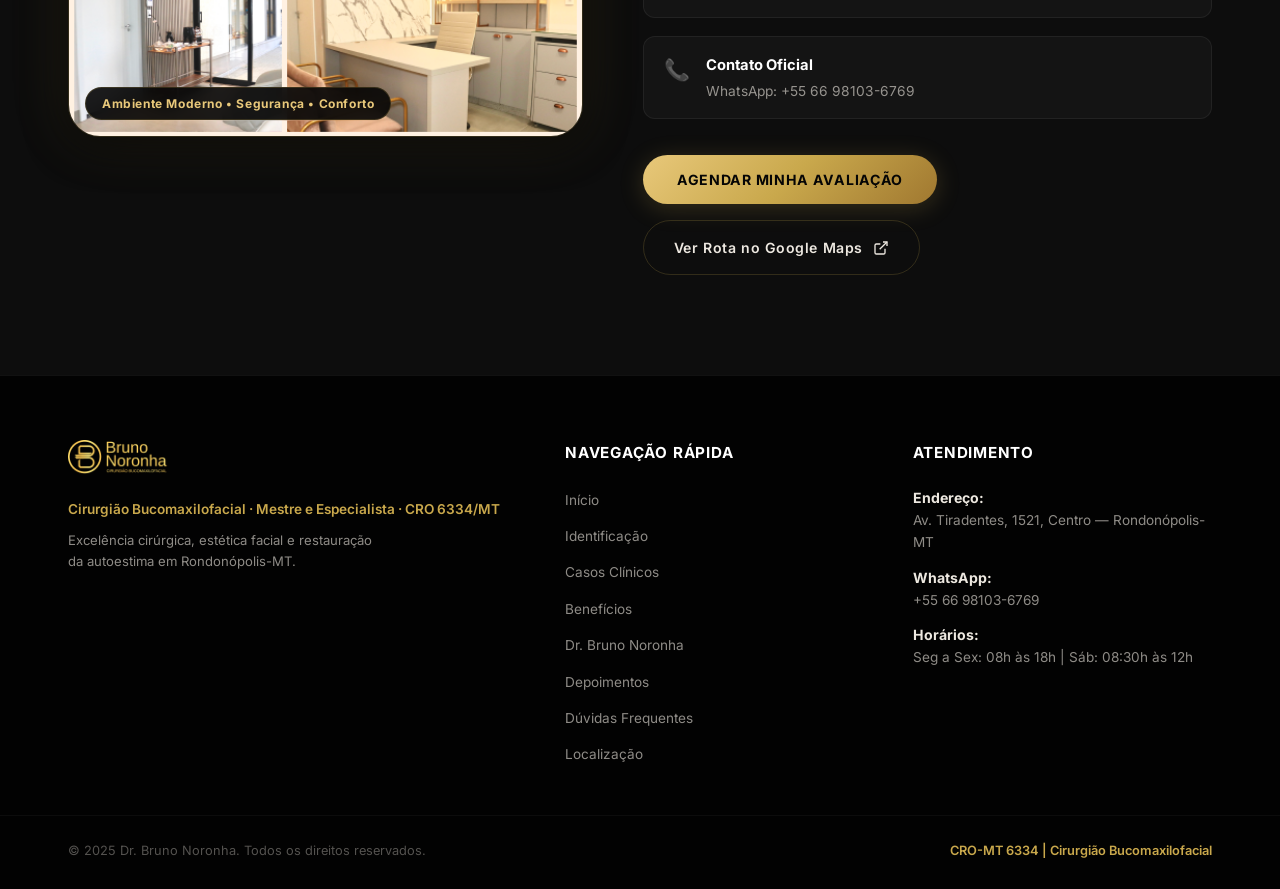
==== commit 8db282ec: "feat(form): adicionar máscara automática de +55 no campo de WhatsApp" ====
--- a/index.html
+++ b/index.html
@@ -667,7 +667,7 @@
         <!-- WhatsApp -->
         <div class="form-group">
           <label for="lead-phone" class="form-label">WhatsApp (com DDD) <span class="required">*</span></label>
-          <input type="tel" id="lead-phone" name="phone" class="form-input" placeholder="(00) 00000-0000" required autocomplete="tel" maxlength="15">
+          <input type="tel" id="lead-phone" name="phone" class="form-input" placeholder="+55 (66) 99988-9988" required autocomplete="tel" maxlength="19">
         </div>
 
         <!-- Idade -->
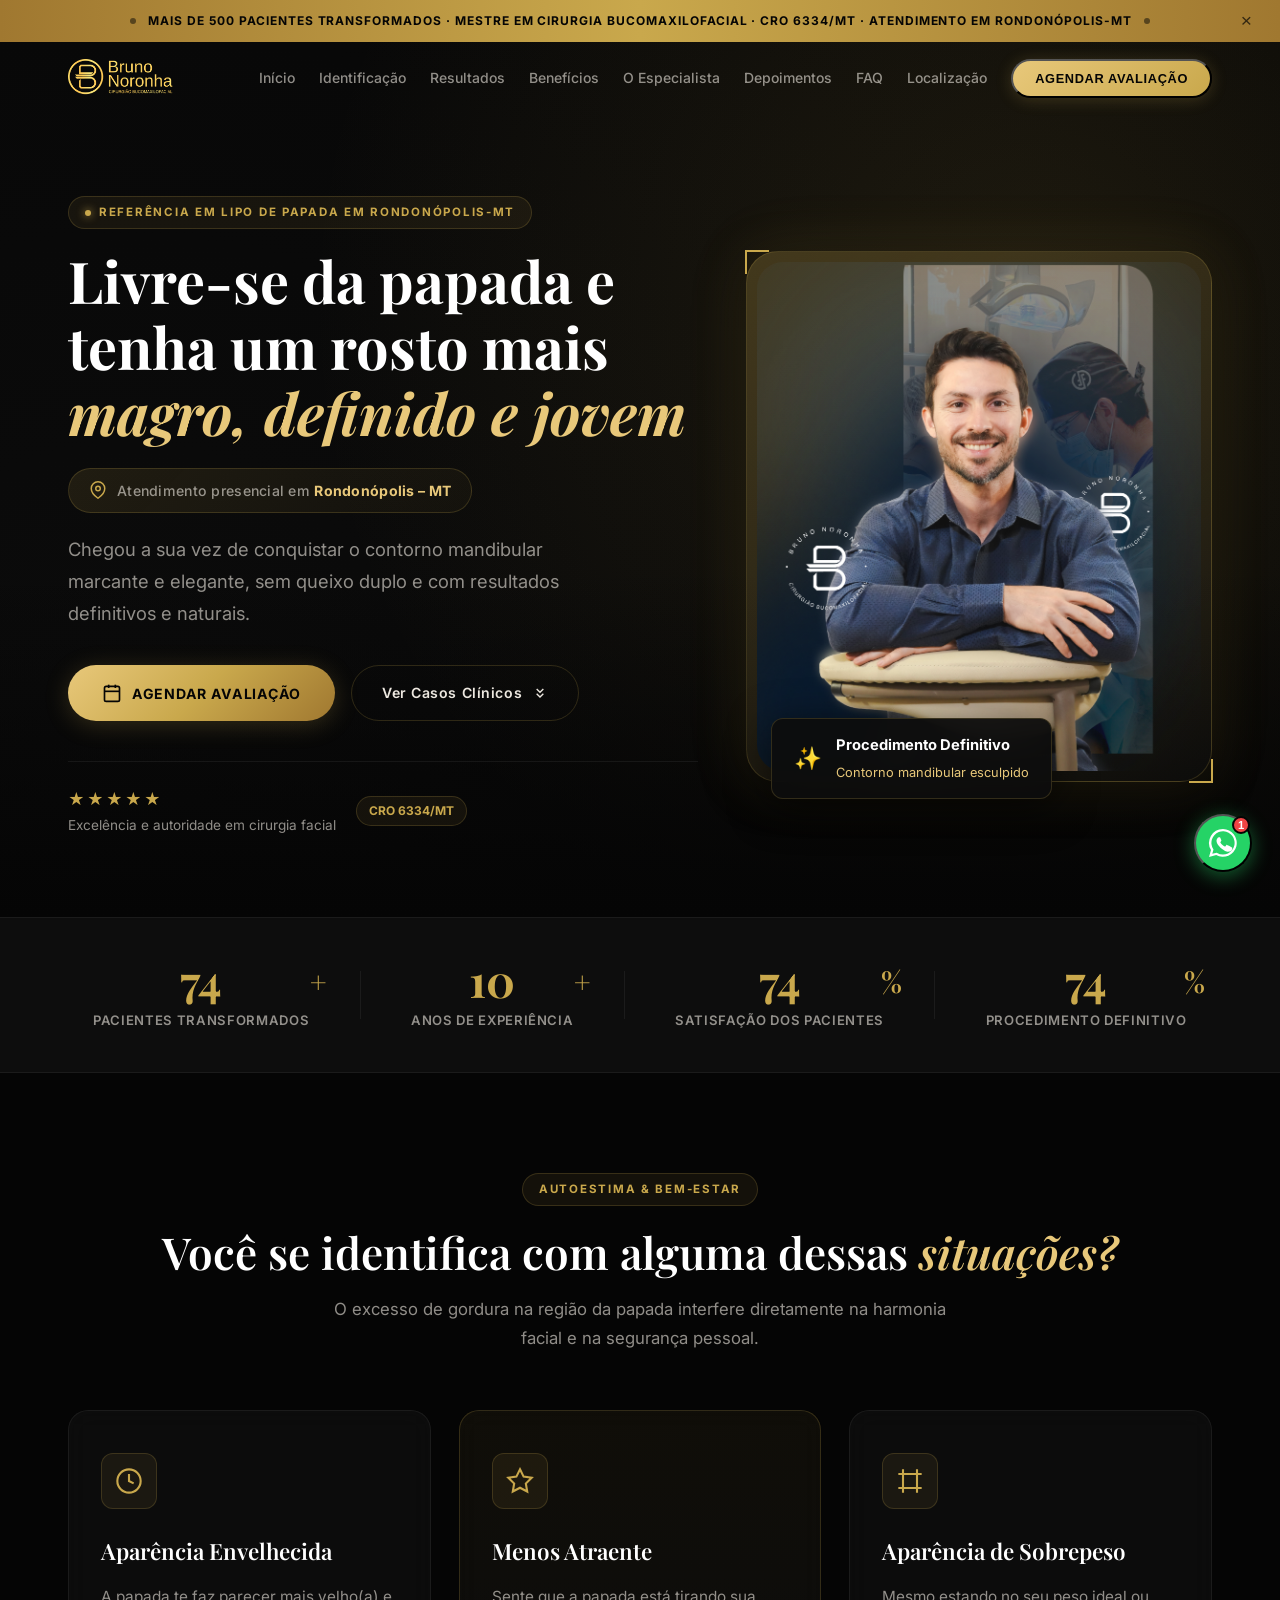
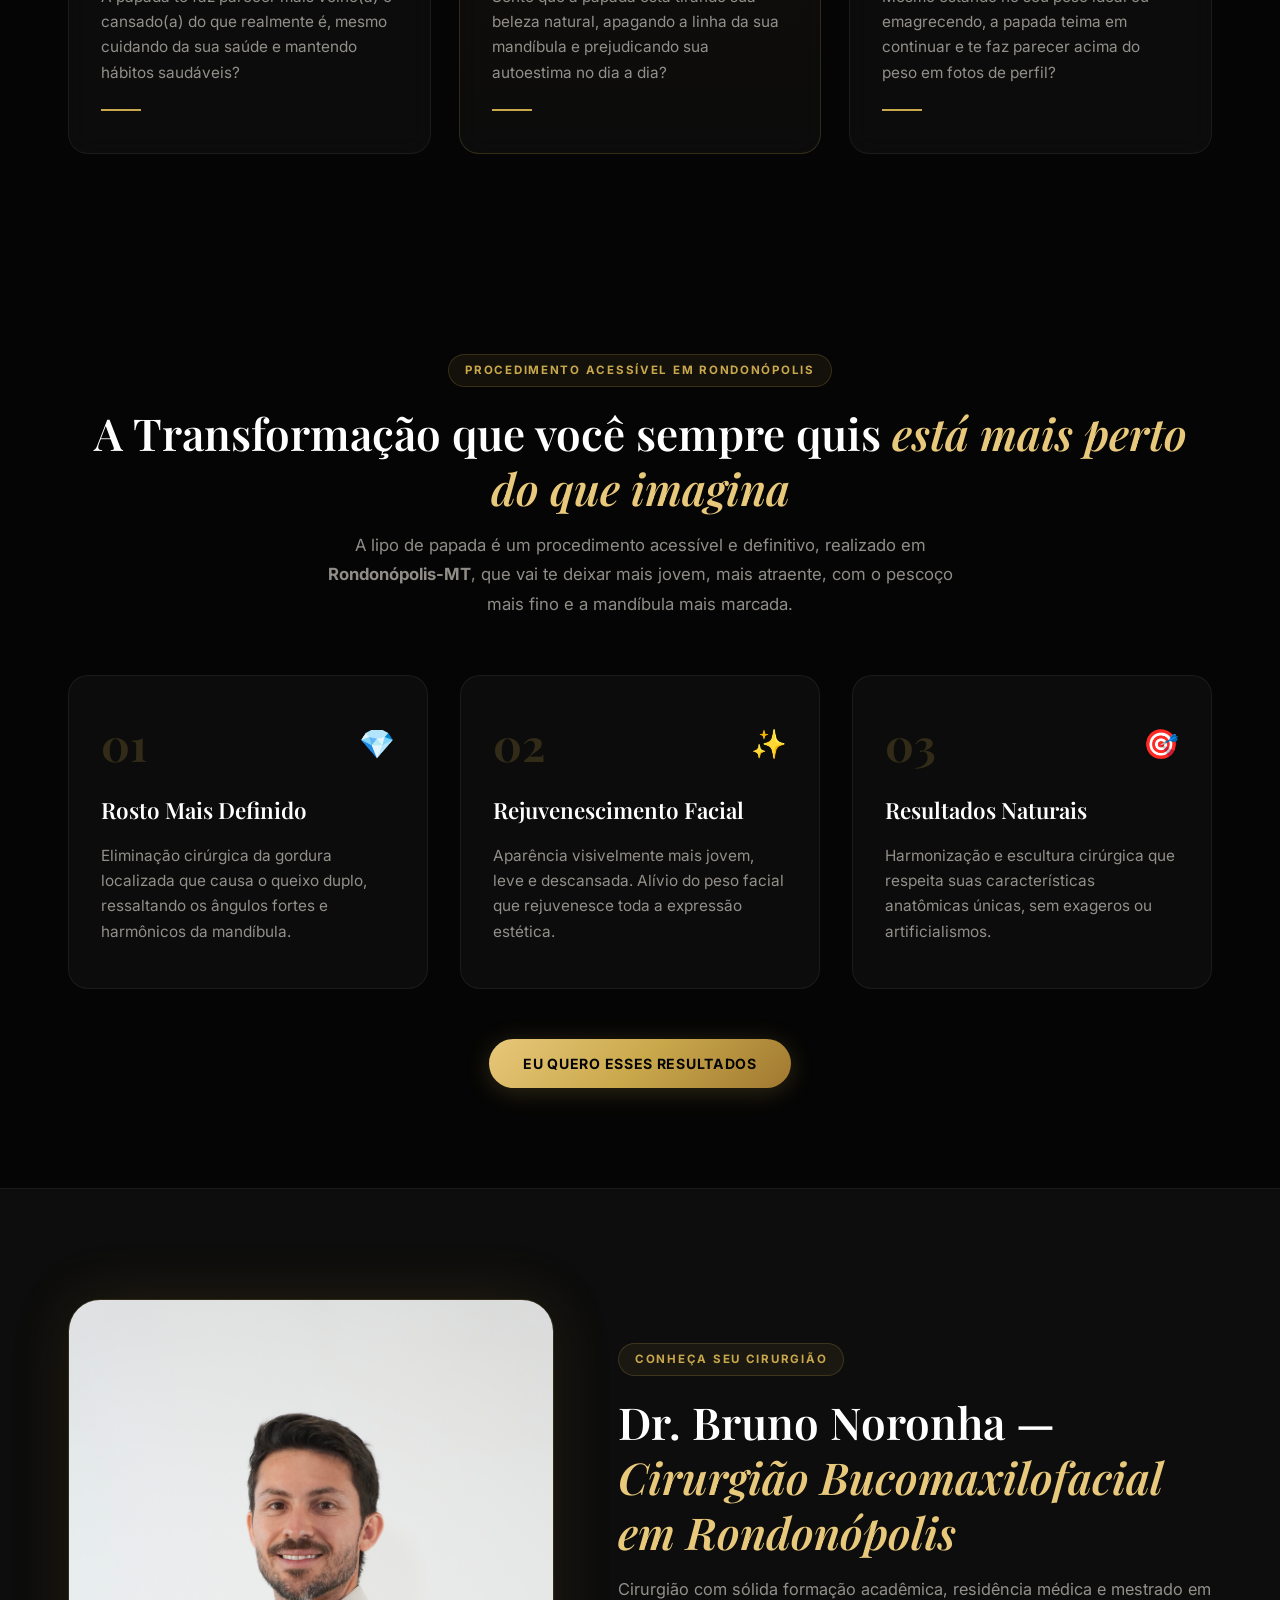
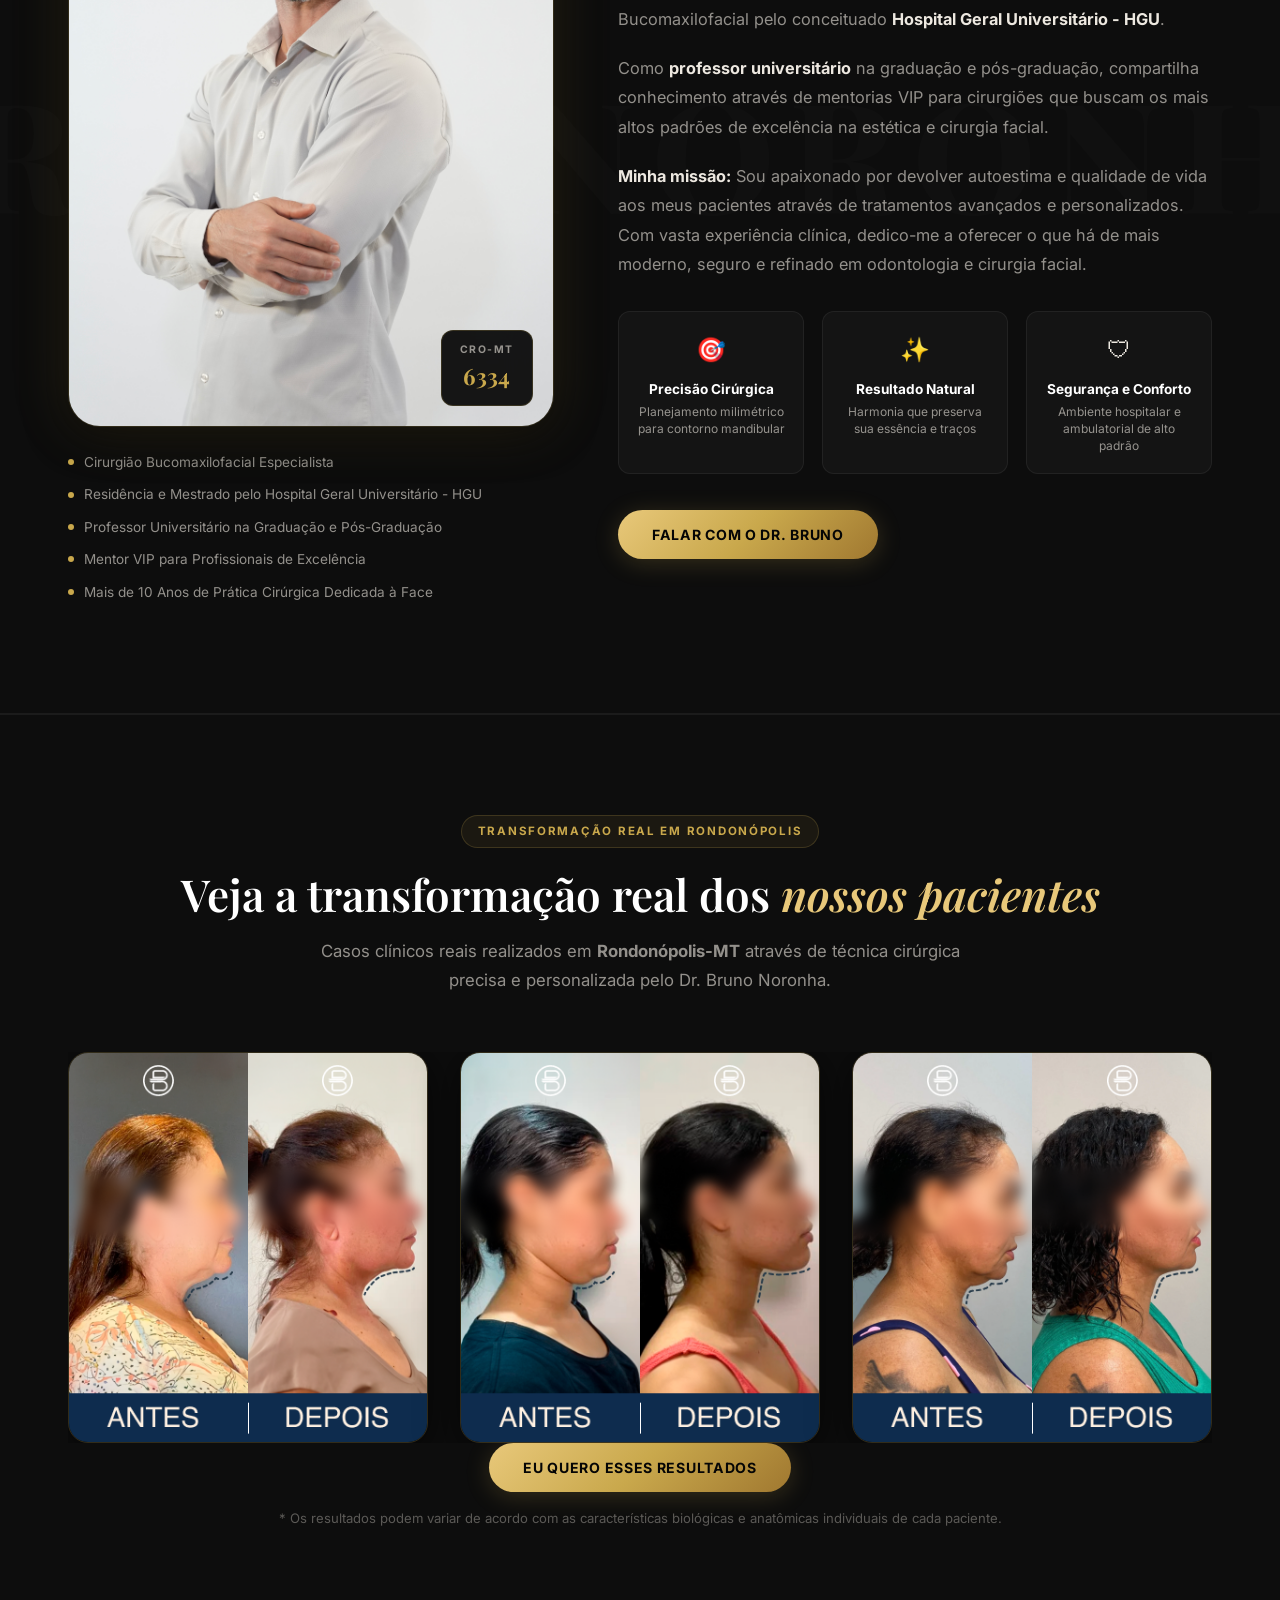
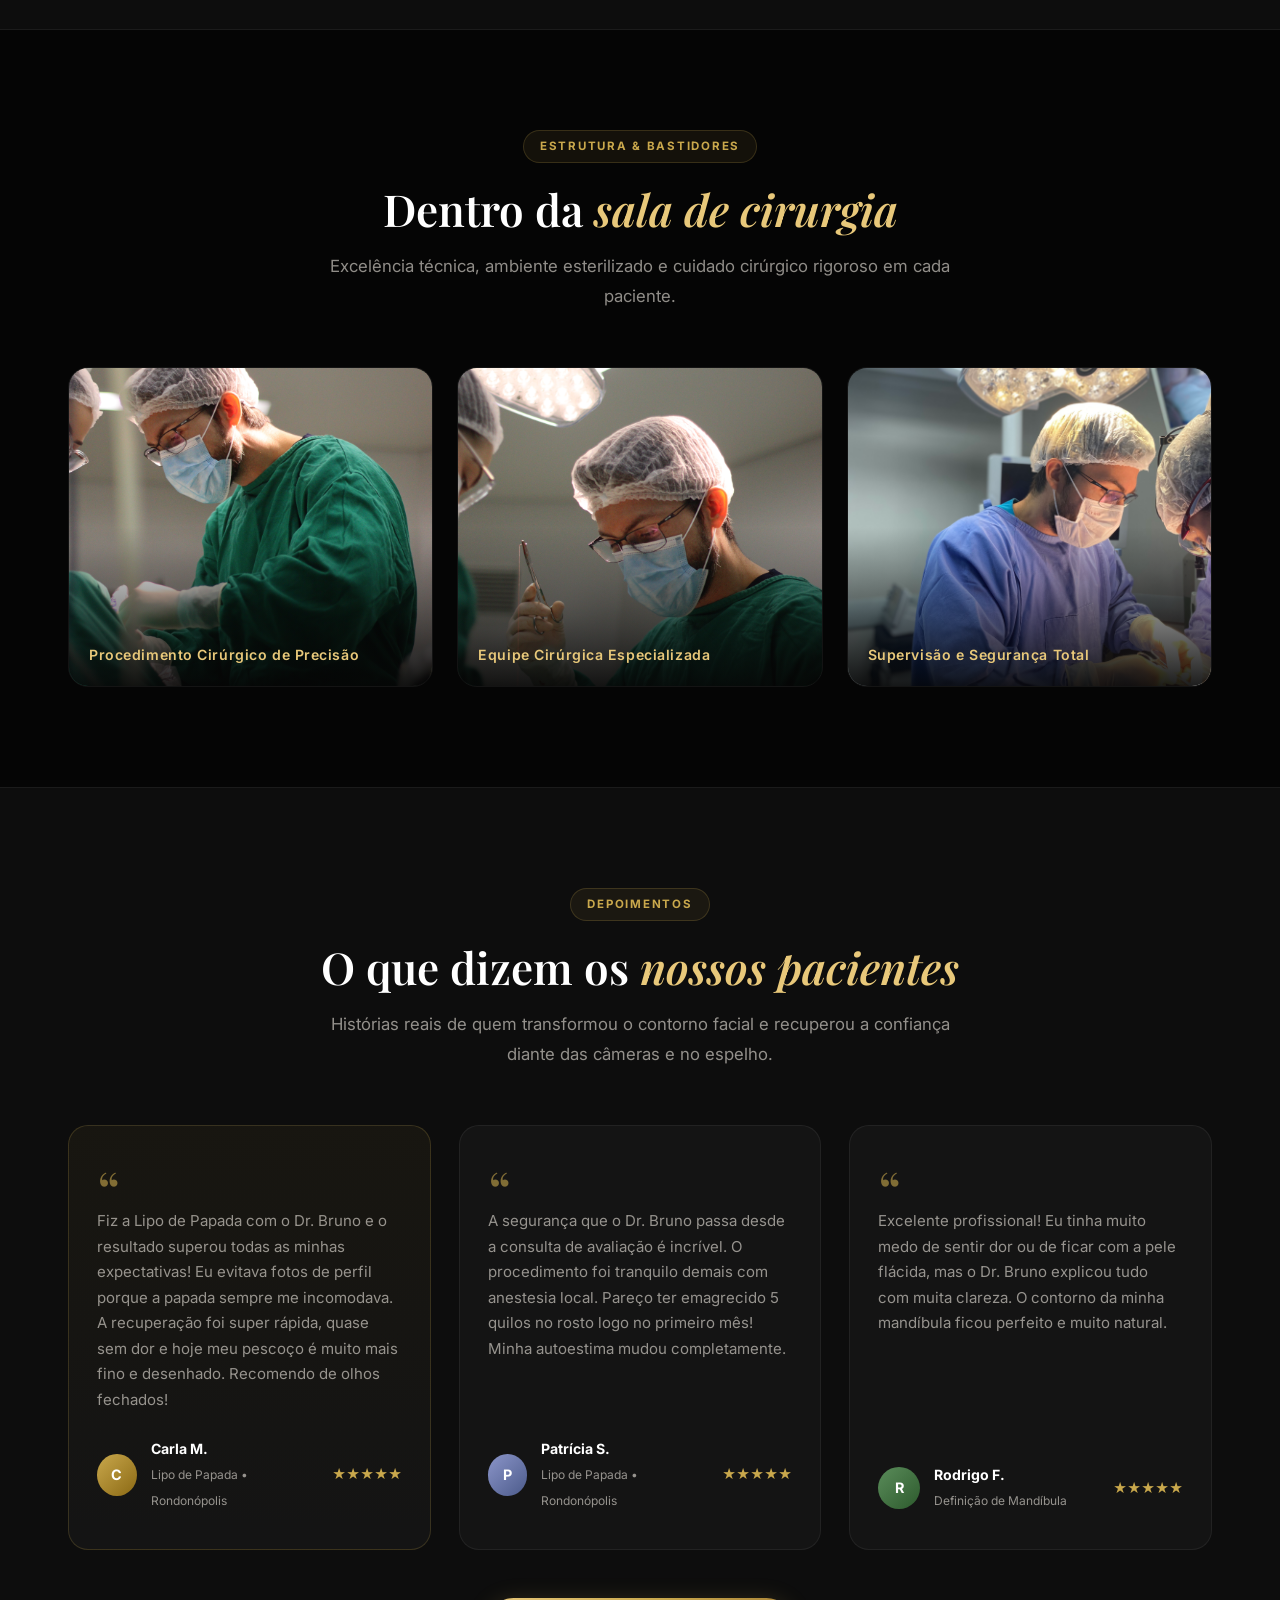
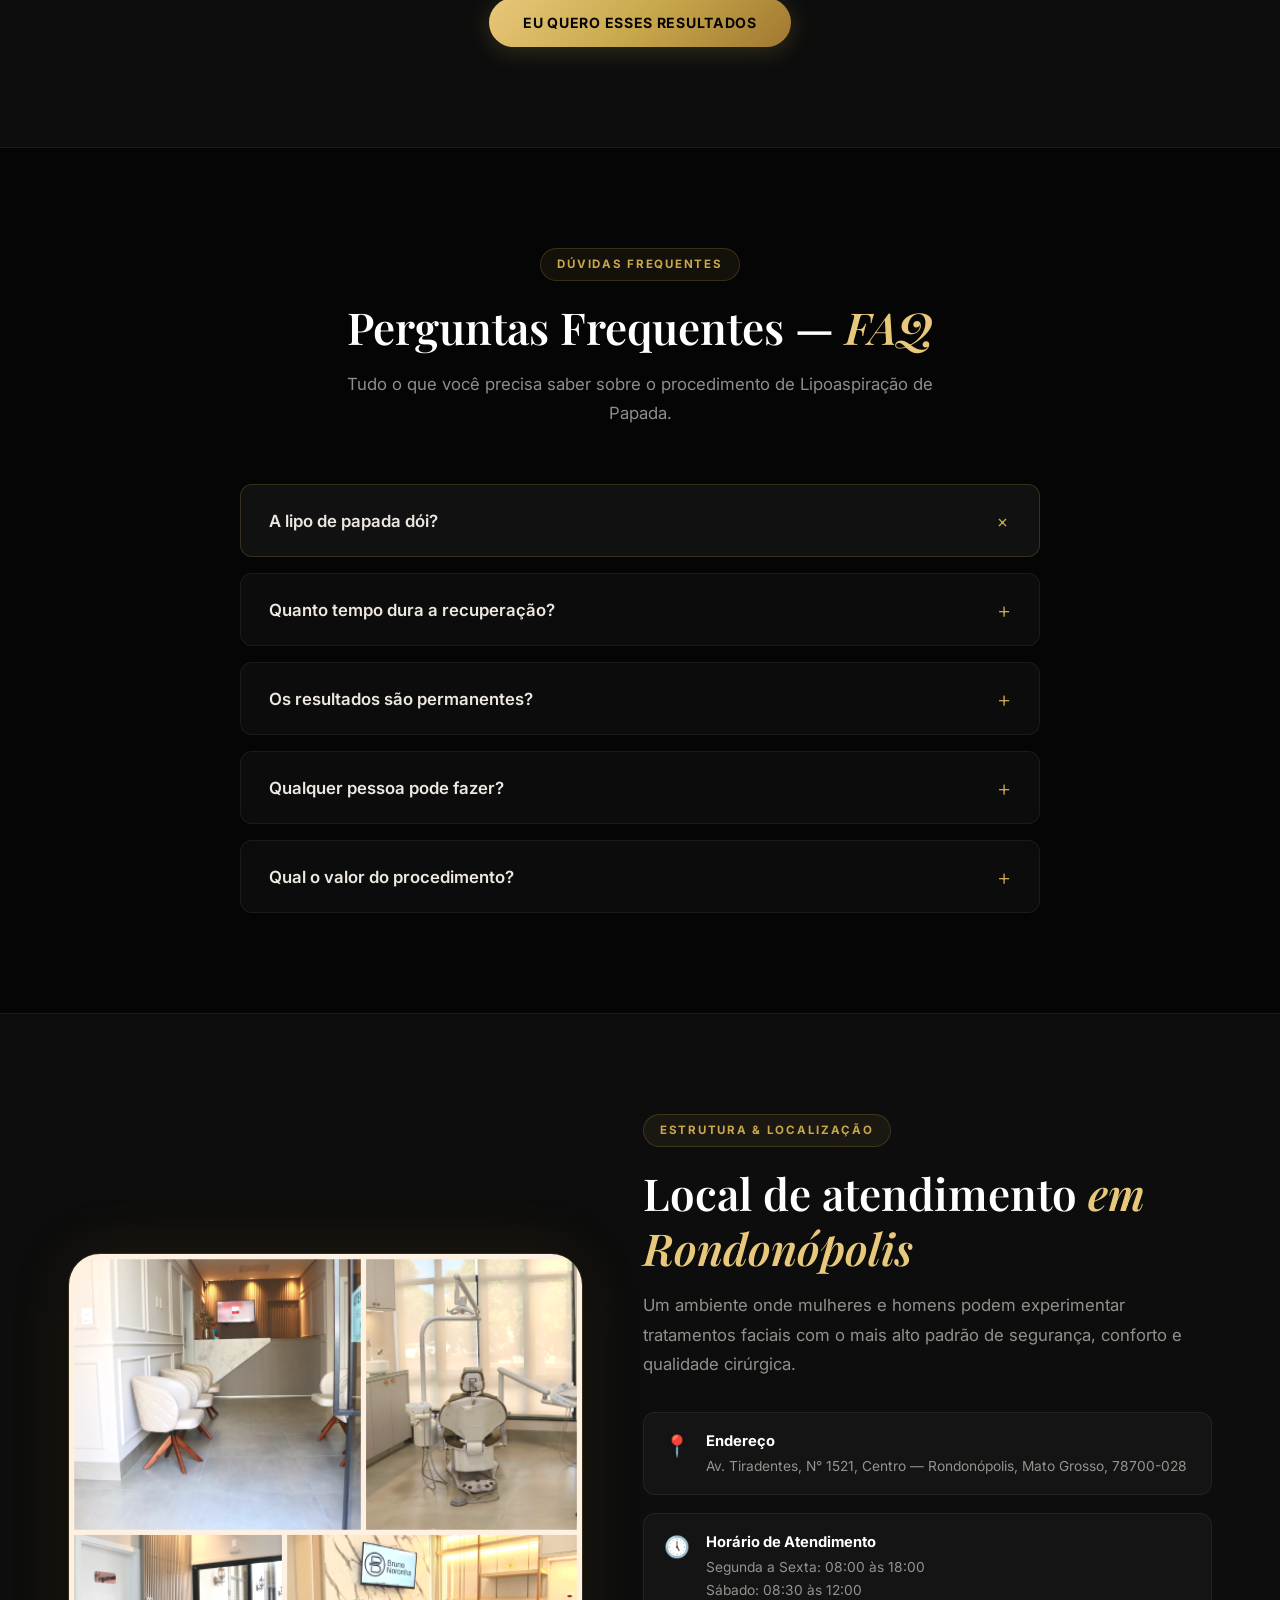
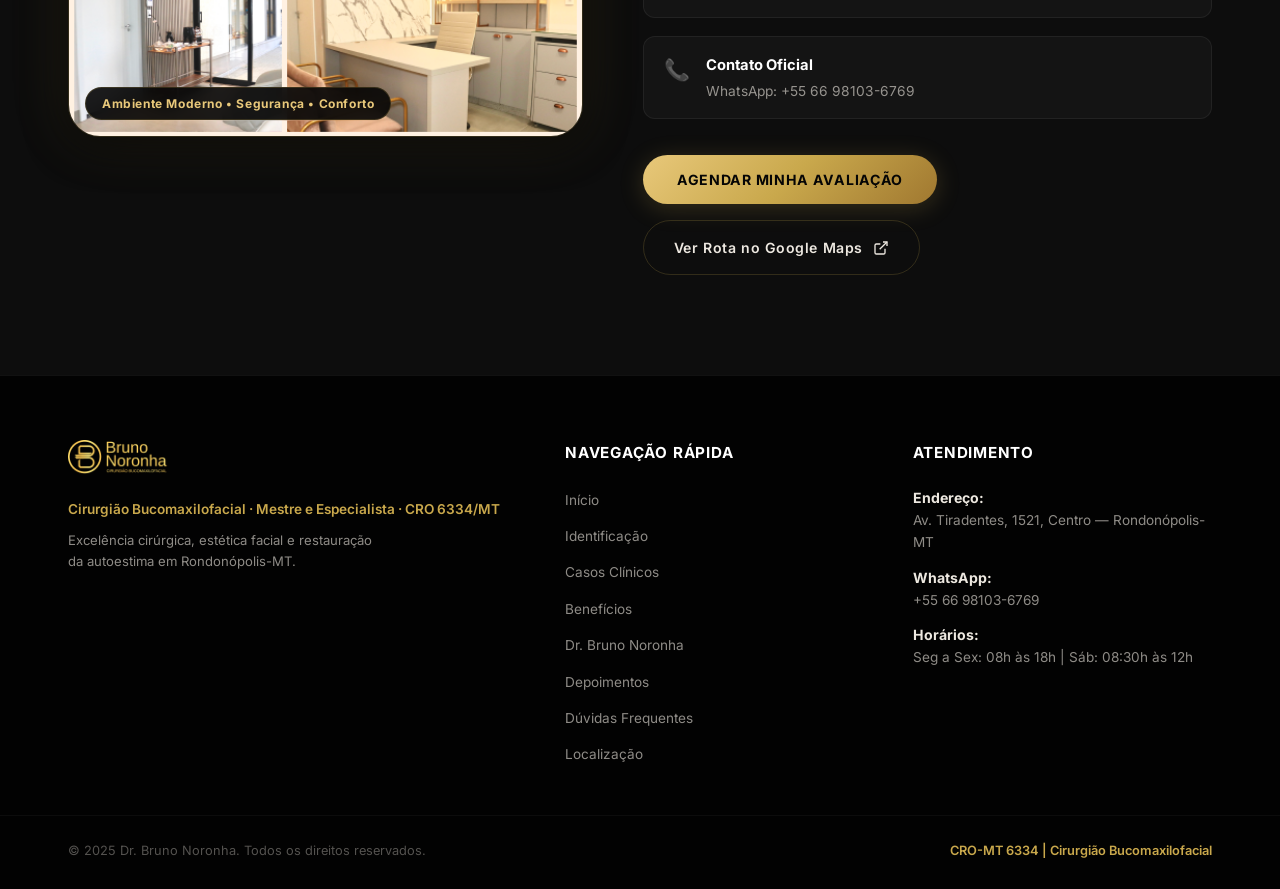
==== commit 0e4e2719: "fix(form): reverter máscara de telefone para o padrão sem +55" ====
--- a/index.html
+++ b/index.html
@@ -667,7 +667,7 @@
         <!-- WhatsApp -->
         <div class="form-group">
           <label for="lead-phone" class="form-label">WhatsApp (com DDD) <span class="required">*</span></label>
-          <input type="tel" id="lead-phone" name="phone" class="form-input" placeholder="+55 (66) 99988-9988" required autocomplete="tel" maxlength="19">
+          <input type="tel" id="lead-phone" name="phone" class="form-input" placeholder="(66) 99988-9988" required autocomplete="tel" maxlength="15">
         </div>
 
         <!-- Idade -->
